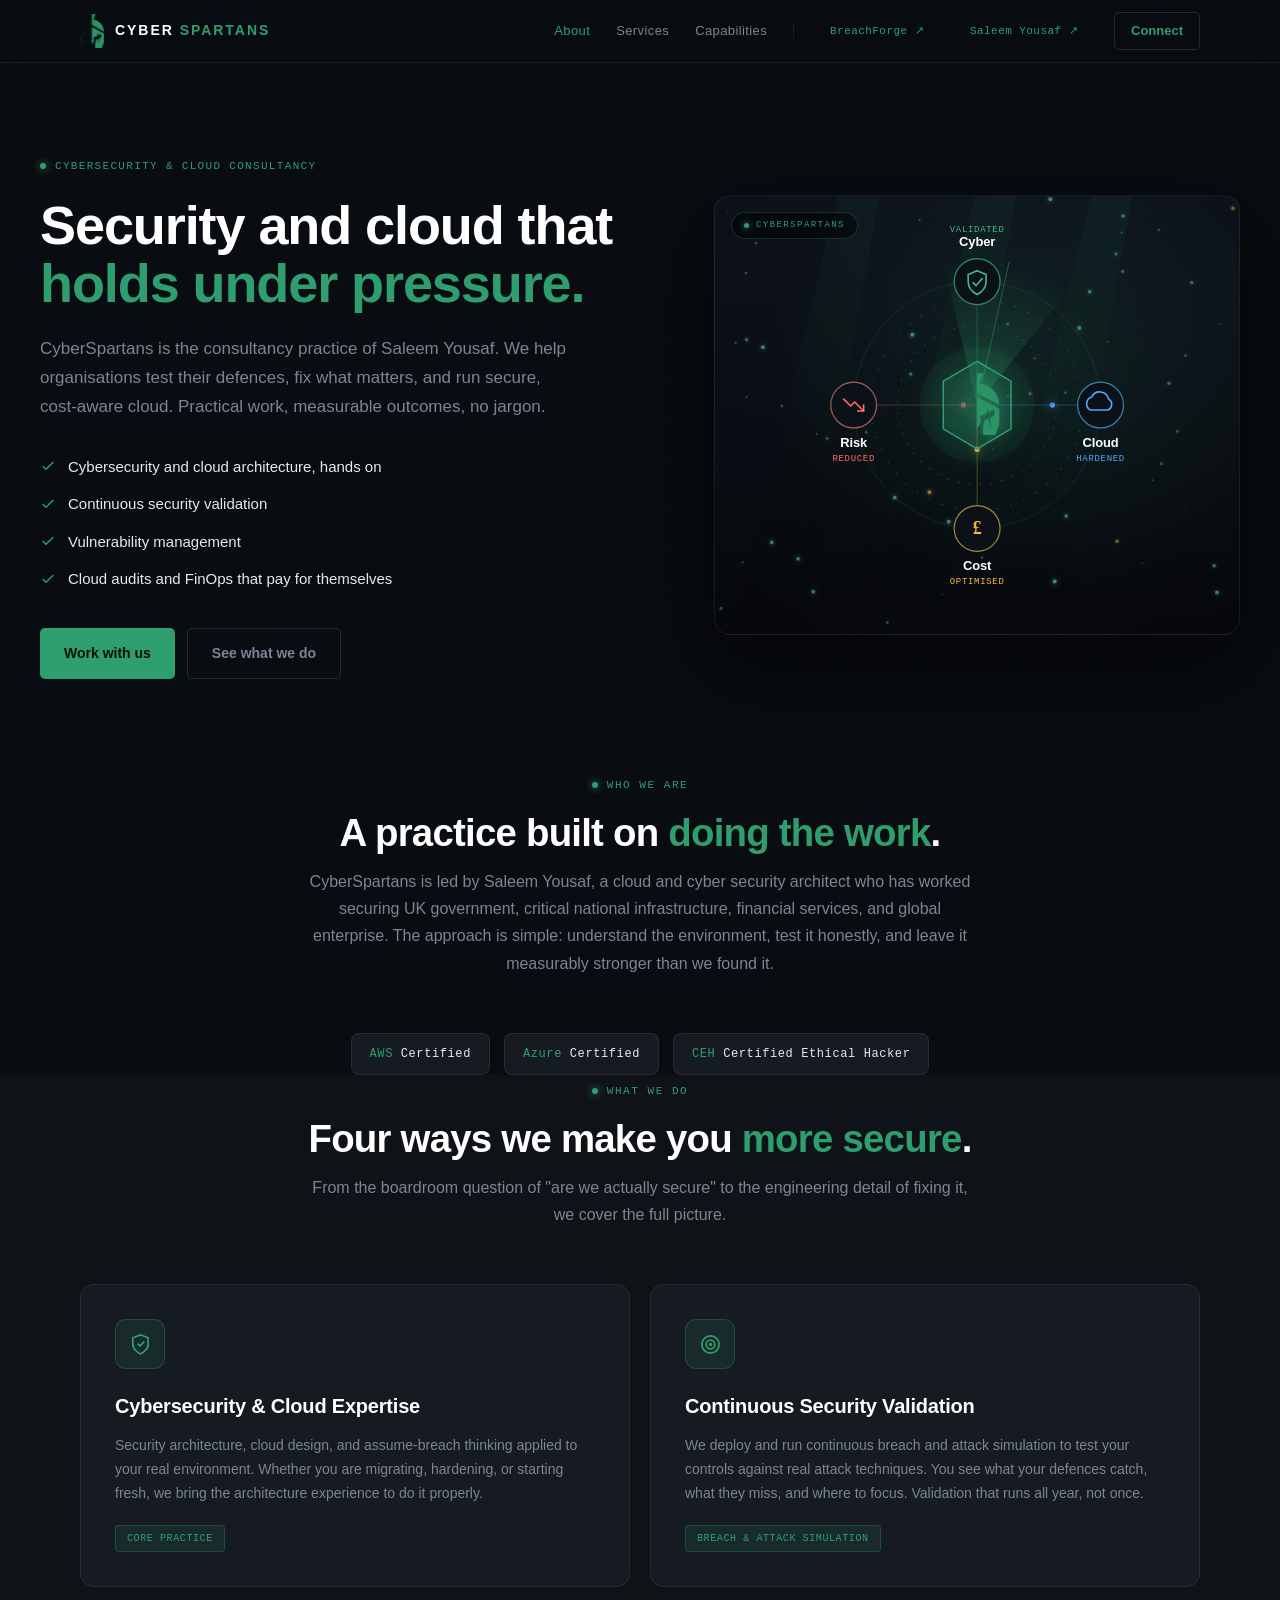
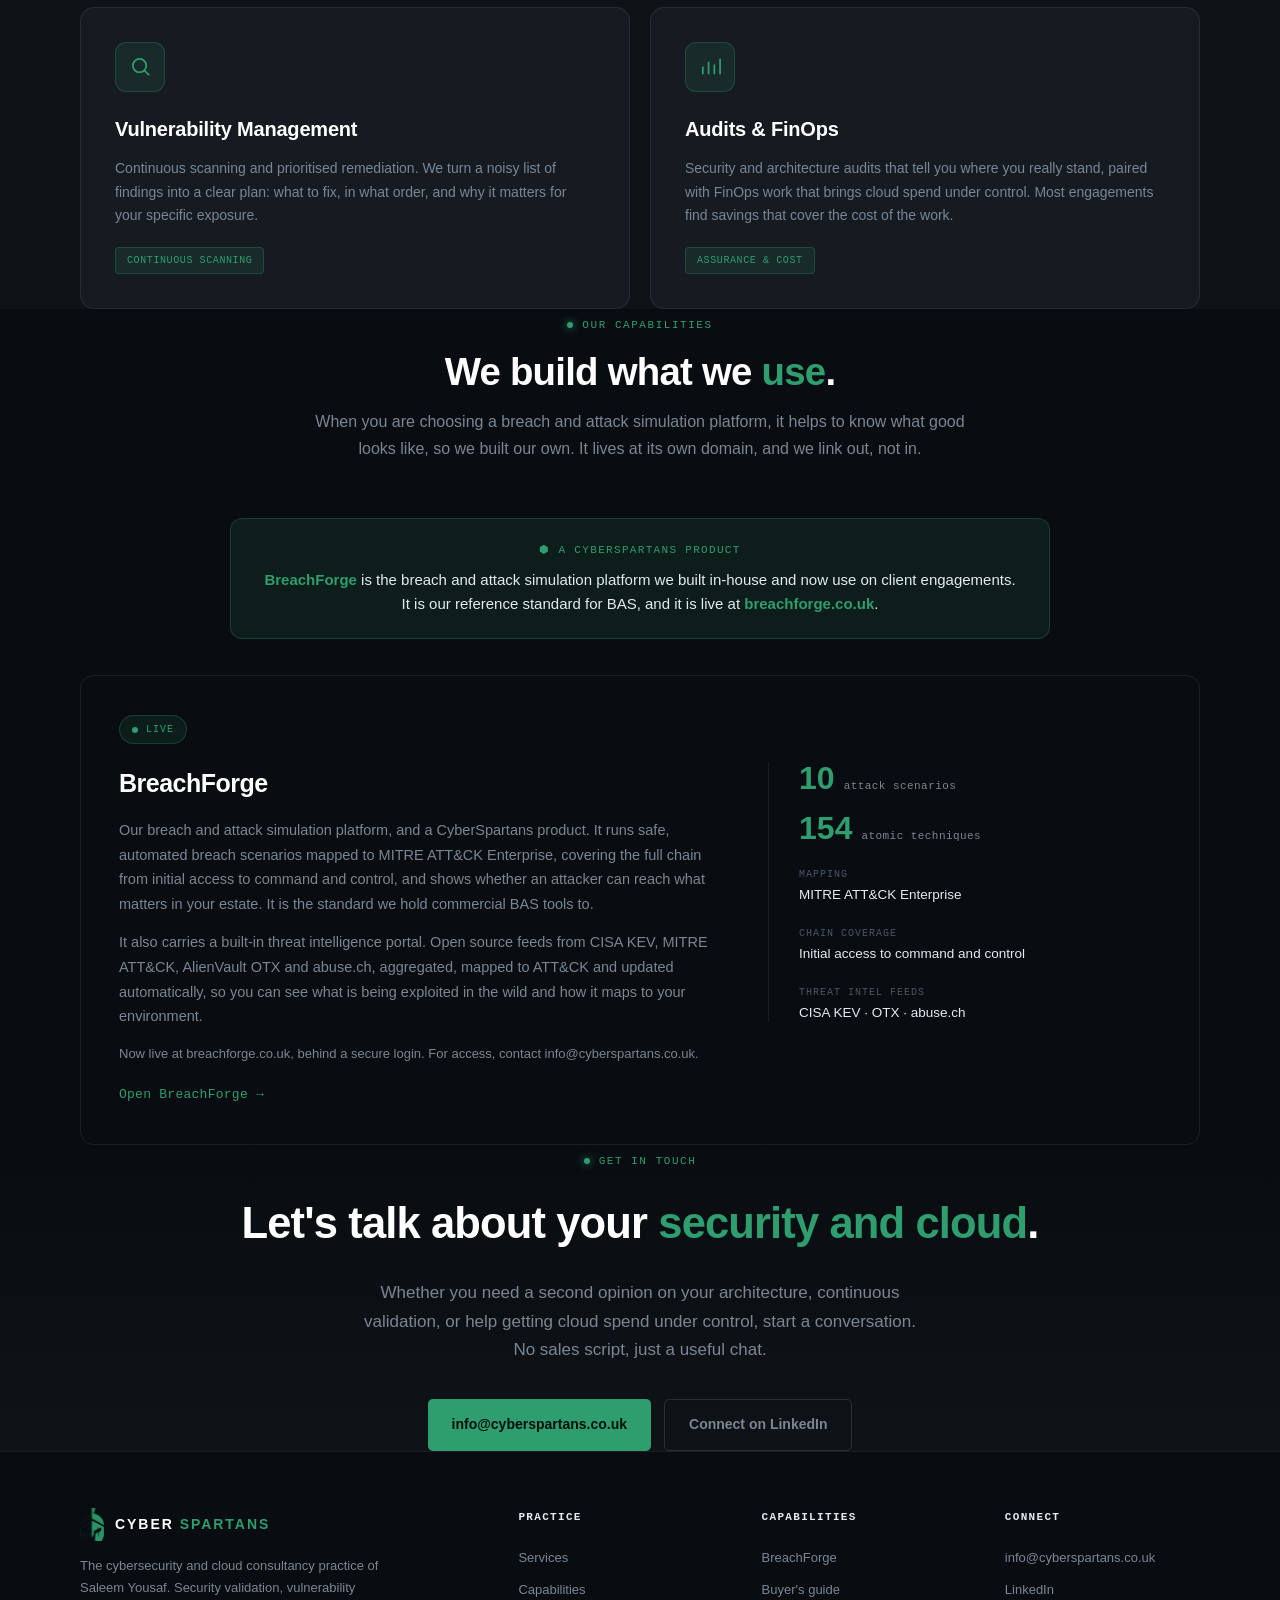
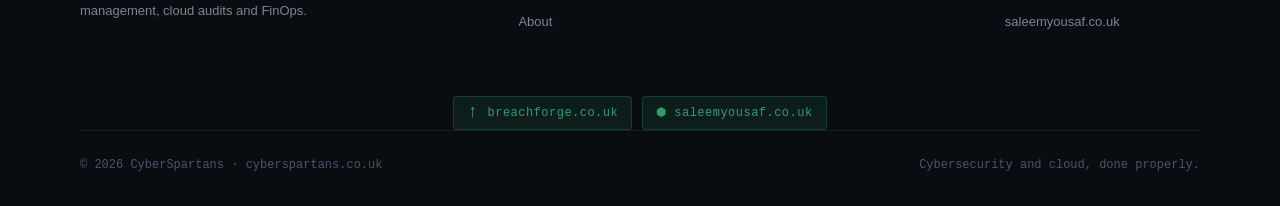
==== index.html @ 472e868b "Add files via upload" ====
<!DOCTYPE html>
<html lang="en">
<head>
<meta charset="UTF-8">
<meta name="viewport" content="width=device-width, initial-scale=1.0">
<!-- Security: CSP and Referrer-Policy set via meta. HSTS and X-Content-Type-Options need real response headers (Cloudflare), see DEPLOY.md -->
<meta http-equiv="Content-Security-Policy" content="default-src 'self'; script-src 'self' 'unsafe-inline'; style-src 'self' 'unsafe-inline' https://fonts.googleapis.com; font-src 'self' https://fonts.gstatic.com; img-src 'self' data:; connect-src 'self'; base-uri 'self'; form-action 'self'; object-src 'none'">
<meta name="referrer" content="strict-origin-when-cross-origin">
<meta name="description" content="CyberSpartans is a cybersecurity and cloud consultancy. Security validation, vulnerability management, cloud audits and FinOps for organisations that want measurable assurance.">
<link rel="canonical" href="https://cyberspartans.co.uk">
<meta property="og:type" content="website">
<meta property="og:title" content="CyberSpartans | Cybersecurity & Cloud Consultancy">
<meta property="og:description" content="Security validation, vulnerability management, cloud audits and FinOps from a consultancy that does the work.">
<meta property="og:url" content="https://cyberspartans.co.uk">
<meta name="twitter:card" content="summary_large_image">
<meta name="twitter:title" content="CyberSpartans | Cybersecurity &amp; Cloud Consultancy">
<meta name="twitter:description" content="Security validation, vulnerability management, cloud audits and FinOps from a consultancy that does the work.">
<meta name="author" content="Saleem Yousaf">
<title>CyberSpartans | Cybersecurity &amp; Cloud Consultancy</title>
<link rel="preconnect" href="https://fonts.googleapis.com">
<link rel="preconnect" href="https://fonts.gstatic.com" crossorigin>
<link href="https://fonts.googleapis.com/css2?family=DM+Mono:wght@400;500&family=Syne:wght@500;600;700;800&family=Inter:wght@300;400;500;600&display=swap" rel="stylesheet">
<script type="application/ld+json">
{
  "@context": "https://schema.org",
  "@graph": [
    {
      "@type": "Organization",
      "@id": "https://cyberspartans.co.uk#org",
      "name": "Cyber Spartans Ltd", "alternateName": "CyberSpartans",
      "url": "https://cyberspartans.co.uk",
      "logo": "https://cyberspartans.co.uk/logo.png",
      "description": "Cybersecurity and cloud consultancy. Security validation, vulnerability management, cloud audits and FinOps.",
      "email": "info@cyberspartans.co.uk",
      "areaServed": "GB",
      "founder": {
        "@id": "https://cyberspartans.co.uk#saleem"
      },
      "knowsAbout": [
        "Cybersecurity",
        "Cloud Security",
        "Security Architecture",
        "Breach and Attack Simulation",
        "Threat Intelligence",
        "Vulnerability Management",
        "Cloud FinOps",
        "Security Audits"
      ],
      "hasOfferCatalog": {
        "@type": "OfferCatalog",
        "name": "Cybersecurity and Cloud Services",
        "itemListElement": [
          {
            "@type": "Offer",
            "itemOffered": {
              "@type": "Service",
              "name": "Security Validation"
            }
          },
          {
            "@type": "Offer",
            "itemOffered": {
              "@type": "Service",
              "name": "Vulnerability Management"
            }
          },
          {
            "@type": "Offer",
            "itemOffered": {
              "@type": "Service",
              "name": "Cloud Security Audits"
            }
          },
          {
            "@type": "Offer",
            "itemOffered": {
              "@type": "Service",
              "name": "FinOps"
            }
          }
        ]
      },
      "sameAs": [
        "https://www.linkedin.com/in/saleemyousaf",
        "https://saleemyousaf.co.uk",
        "https://breachforge.co.uk",
        "https://github.com/saleem-yousaf"
      ]
    },
    {
      "@type": "Person",
      "@id": "https://cyberspartans.co.uk#saleem",
      "name": "Saleem Yousaf",
      "url": "https://saleemyousaf.co.uk",
      "jobTitle": "Cloud Security Architect and Director",
      "worksFor": {
        "@id": "https://cyberspartans.co.uk#org"
      },
      "knowsAbout": [
        "Breach and attack simulation",
        "MITRE ATT&CK",
        "Cloud security",
        "Threat intelligence"
      ],
      "sameAs": [
        "https://saleemyousaf.co.uk",
        "https://breachforge.co.uk",
        "https://www.linkedin.com/in/saleemyousaf",
        "https://github.com/saleem-yousaf",
        "https://saleemyousaf.medium.com",
        "https://dev.to/saleem_yousaf",
        "https://hashnode.com/@saleemyousaf",
        "https://about.me/saleemyousaf"
      ]
    },
    {
      "@type": "SoftwareApplication",
      "@id": "https://breachforge.co.uk#app",
      "name": "BreachForge",
      "url": "https://breachforge.co.uk",
      "applicationCategory": "SecurityApplication",
      "operatingSystem": "Web",
      "softwareVersion": "4.1",
      "description": "Breach and attack simulation platform mapping 154 MITRE ATT&CK techniques across 10 attack scenarios.",
      "creator": {
        "@id": "https://cyberspartans.co.uk#saleem"
      },
      "publisher": {
        "@id": "https://cyberspartans.co.uk#org"
      }
    }
  ]
}
</script>
<style>
:root{
  --bg:#090c10; --bg2:#0f1318; --bg3:#161b22;
  --border:rgba(255,255,255,0.07); --border2:rgba(255,255,255,0.12);
  --text:#e6eaf0; --muted:#7a8694; --muted2:#4a5568;
  --ac:#2f9e6f; --ac-bright:#3fb985; --ac-soft:rgba(47,158,111,0.12); --ac-line:rgba(47,158,111,0.28);
  --found:#f59e0b;
  --mono:'DM Mono',monospace; --display:'Syne',sans-serif; --body:'Inter',sans-serif;
}
*,*::before,*::after{margin:0;padding:0;box-sizing:border-box;}
html{scroll-behavior:smooth;}
body{background:var(--bg);color:var(--text);font-family:var(--body);font-size:16px;line-height:1.7;-webkit-font-smoothing:antialiased;overflow-x:hidden;}
body::before{content:'';position:fixed;inset:0;background-image:linear-gradient(rgba(47,158,111,0.014) 1px,transparent 1px),linear-gradient(90deg,rgba(47,158,111,0.014) 1px,transparent 1px);background-size:42px 42px;pointer-events:none;z-index:0;}
.wrap{max-width:1200px;margin:0 auto;padding:0 40px;position:relative;z-index:1;}
section{position:relative;z-index:1;}
a{color:inherit;}

/* NAV */
header{position:fixed;top:0;left:0;right:0;z-index:100;background:rgba(9,12,16,0.82);backdrop-filter:blur(12px);-webkit-backdrop-filter:blur(12px);border-bottom:1px solid var(--border);}
.nav-inner{max-width:1200px;margin:0 auto;padding:0 40px;height:62px;display:flex;align-items:center;justify-content:space-between;}
.brand{display:flex;align-items:center;gap:11px;text-decoration:none;}
.brand img{width:24px;height:auto;display:block;}
.brand .bn{font-family:var(--display);font-size:14px;font-weight:700;letter-spacing:0.14em;color:#fff;}
.brand .bn b{color:var(--ac);font-weight:800;}
nav{display:flex;align-items:center;gap:26px;}
nav a.lnk{font-size:13px;color:var(--muted);text-decoration:none;letter-spacing:0.03em;transition:color 0.2s;}
nav a.lnk:hover,nav a.lnk.active{color:var(--ac);}
.nav-div{width:1px;height:16px;background:var(--border);}
.nav-ext{font-family:var(--mono);font-size:11px;letter-spacing:0.04em;text-decoration:none;padding:4px 10px;border-radius:4px;transition:background 0.2s;}
.nav-ext.bf{color:var(--ac);} .nav-ext.bf:hover{background:var(--ac-soft);}
.nav-ext.sy{color:var(--ac);} .nav-ext.sy:hover{background:var(--ac-soft);}
.nav-cta{font-size:13px;font-weight:600;color:var(--ac);text-decoration:none;border:1px solid var(--ac-line);padding:7px 16px;border-radius:5px;transition:background 0.2s,border-color 0.2s;}
.nav-cta:hover{background:var(--ac-soft);border-color:var(--ac);}
.nav-toggle{display:none;}

/* HERO */
.hero{padding:150px 0 90px;display:grid;grid-template-columns:1.08fr 0.92fr;gap:56px;align-items:center;}
.eyebrow{display:inline-flex;align-items:center;gap:9px;font-family:var(--mono);font-size:11px;letter-spacing:0.12em;text-transform:uppercase;color:var(--ac);margin-bottom:22px;}
.eyebrow .dot{width:6px;height:6px;border-radius:50%;background:var(--ac);box-shadow:0 0 8px var(--ac);animation:dotpulse 1.7s infinite;}
@keyframes dotpulse{0%,100%{box-shadow:0 0 7px var(--ac);}50%{box-shadow:0 0 16px var(--ac);}}
.hero h1{font-family:var(--display);font-size:clamp(34px,4.4vw,54px);font-weight:800;line-height:1.07;letter-spacing:-0.02em;color:#fff;margin-bottom:22px;}
.hero h1 em{font-style:normal;color:var(--ac);}
.hero .tagline{font-size:17px;color:var(--muted);max-width:540px;line-height:1.7;margin-bottom:26px;}
.points{list-style:none;margin-bottom:30px;}
.points li{display:flex;align-items:center;gap:12px;padding:6px 0;font-size:15px;color:var(--text);}
.points li svg{width:16px;height:16px;color:var(--ac);flex-shrink:0;}
.btns{display:flex;gap:12px;flex-wrap:wrap;}
.btn{display:inline-flex;align-items:center;gap:8px;font-size:14px;font-weight:600;padding:13px 24px;border-radius:5px;text-decoration:none;transition:transform 0.15s,opacity 0.2s,border-color 0.2s,color 0.2s,background 0.2s;}
.btn-primary{background:var(--ac);color:#06100b;}
.btn-primary:hover{transform:translateY(-2px);box-shadow:0 10px 26px rgba(47,158,111,0.28);}
.btn-ghost{border:1px solid var(--border2);color:var(--muted);}
.btn-ghost:hover{border-color:var(--ac);color:var(--ac);}

/* HERO SIGNATURE PANEL */
.panel{position:relative;height:440px;border-radius:16px;overflow:hidden;border:1px solid var(--border);background:radial-gradient(ellipse at 62% 38%,var(--ac-soft) 0%,transparent 60%),linear-gradient(180deg,#0c111a 0%,#06080c 100%);box-shadow:0 30px 80px rgba(0,0,0,0.55);}
.aegisfx{position:absolute;inset:0;width:100%;height:100%;z-index:1;display:block;}
.aegis{position:absolute;inset:0;width:100%;height:100%;z-index:2;}
.ag-name{font-family:var(--display);font-weight:700;font-size:13px;fill:#fff;letter-spacing:-0.01em;}
.ag-met{font-family:var(--mono);font-size:9px;letter-spacing:0.08em;fill:var(--muted);text-transform:uppercase;}
.ag-node{opacity:0;animation:agFade 0.7s ease forwards;}
@keyframes agFade{to{opacity:1;}}
.pvig{position:absolute;inset:0;z-index:5;pointer-events:none;background:radial-gradient(120% 120% at 50% 46%,transparent 50%,rgba(0,0,0,0.62) 100%);}
.pgrain{position:absolute;inset:0;z-index:5;pointer-events:none;opacity:0.06;mix-blend-mode:overlay;}
.hud{position:absolute;font-family:var(--mono);font-size:9px;letter-spacing:0.16em;color:var(--ac);background:rgba(0,0,0,0.5);backdrop-filter:blur(6px);border:1px solid var(--ac-line);padding:5px 12px;border-radius:100px;display:flex;align-items:center;gap:7px;z-index:6;}
.hud-tl{top:16px;left:16px;}
.hud-b{bottom:16px;left:50%;transform:translateX(-50%);color:var(--muted);border-color:var(--border);letter-spacing:0.16em;}
.hud .dot{width:5px;height:5px;border-radius:50%;background:var(--ac);box-shadow:0 0 7px var(--ac);animation:dotpulse 1.5s infinite;}
@media(prefers-reduced-motion:reduce){.ag-node{opacity:1;animation:none;}}}

/* SECTION SHARED */
.section{padding:96px 0;border-top:1px solid var(--border);}
.section.alt{background:var(--bg2);}
.sec-head{max-width:680px;margin:0 auto 56px;text-align:center;}
.sec-eyebrow{display:inline-flex;align-items:center;gap:9px;font-family:var(--mono);font-size:11px;letter-spacing:0.14em;text-transform:uppercase;color:var(--ac);margin-bottom:16px;}
.sec-eyebrow .dot{width:6px;height:6px;border-radius:50%;background:var(--ac);box-shadow:0 0 8px var(--ac);}
.sec-head h2{font-family:var(--display);font-size:clamp(26px,3vw,40px);font-weight:700;line-height:1.13;letter-spacing:-0.02em;color:#fff;margin-bottom:14px;}
.sec-head h2 em{font-style:normal;color:var(--ac);}
.sec-head p{font-size:16px;color:var(--muted);line-height:1.7;}

/* WHO WE ARE */
.creds{display:flex;justify-content:center;gap:14px;flex-wrap:wrap;margin-top:8px;}
.cred{font-family:var(--mono);font-size:12px;letter-spacing:0.05em;color:var(--text);background:var(--bg3);border:1px solid var(--border);border-radius:8px;padding:10px 18px;}
.cred b{color:var(--ac);font-weight:500;}

/* SERVICES */
.svc-grid{display:grid;grid-template-columns:repeat(2,1fr);gap:20px;}
.svc{background:var(--bg3);border:1px solid var(--border);border-radius:14px;padding:34px;position:relative;overflow:hidden;transition:border-color 0.25s,transform 0.25s,background 0.25s;}
.svc::before{content:'';position:absolute;left:0;top:0;bottom:0;width:3px;background:var(--ac);transform:scaleY(0);transform-origin:top;transition:transform 0.4s ease;}
.svc:hover{border-color:var(--border2);transform:translateY(-4px);background:var(--bg2);}
.svc:hover::before{transform:scaleY(1);}
.svc-ico{width:50px;height:50px;border-radius:11px;background:var(--ac-soft);border:1px solid var(--ac-line);display:flex;align-items:center;justify-content:center;margin-bottom:20px;color:var(--ac);}
.svc-ico svg{width:23px;height:23px;}
.svc h3{font-family:var(--display);font-size:20px;font-weight:700;letter-spacing:-0.01em;color:#fff;margin-bottom:11px;}
.svc p{font-size:14px;color:var(--muted);line-height:1.7;margin-bottom:16px;}
.svc-tag{display:inline-block;font-family:var(--mono);font-size:10px;letter-spacing:0.06em;text-transform:uppercase;color:var(--ac);background:var(--ac-soft);border:1px solid var(--ac-line);padding:4px 11px;border-radius:4px;}

/* CAPABILITIES */
.posit{max-width:820px;margin:0 auto 36px;text-align:center;padding:22px 30px;background:var(--ac-soft);border:1px solid var(--ac-line);border-radius:12px;}
.posit .label{font-family:var(--mono);font-size:11px;letter-spacing:0.12em;text-transform:uppercase;color:var(--ac);margin-bottom:8px;font-weight:500;}
.posit p{font-size:15px;color:var(--text);line-height:1.6;}
.posit strong{color:var(--ac);font-weight:600;}
.cap-split{display:grid;grid-template-columns:1fr 1fr;gap:20px;}
.cap{background:var(--bg);border:1px solid var(--border);border-radius:14px;padding:38px;transition:border-color 0.25s,transform 0.25s;}
.cap-grid{display:grid;grid-template-columns:1.55fr 1fr;gap:40px;align-items:start;}
.cap-main{max-width:640px;}
.cap-aside{border-left:1px solid var(--border);padding-left:30px;display:flex;flex-direction:column;gap:16px;}
.cap-stat{display:flex;align-items:baseline;gap:9px;}
.cap-stat b{font-family:var(--display);font-size:32px;font-weight:800;color:var(--ac);line-height:1;}
.cap-stat span{font-family:var(--mono);font-size:11px;letter-spacing:0.04em;color:var(--muted);}
.cap-spec{display:flex;flex-direction:column;gap:3px;padding-top:4px;}
.cap-spec span{font-family:var(--mono);font-size:10px;letter-spacing:0.1em;text-transform:uppercase;color:var(--muted2);}
.cap-spec em{font-style:normal;font-size:13.5px;color:var(--text);line-height:1.4;}
.cap:hover{transform:translateY(-4px);}
.cap.bf:hover{border-color:var(--ac-line);}
.cap.ti:hover{border-color:var(--ac-line);}
.cap-status{display:inline-flex;align-items:center;gap:8px;font-family:var(--mono);font-size:10px;font-weight:500;letter-spacing:0.1em;text-transform:uppercase;padding:5px 12px;border-radius:100px;margin-bottom:18px;}
.cap.bf .cap-status{color:var(--ac);background:var(--ac-soft);border:1px solid var(--ac-line);}
.cap.ti .cap-status{color:var(--ac);background:var(--ac-soft);border:1px solid var(--ac-line);}
.cap-status .dot{width:6px;height:6px;border-radius:50%;background:currentColor;animation:dotpulse 1.5s infinite;}
.cap h3{font-family:var(--display);font-size:25px;font-weight:700;letter-spacing:-0.02em;color:#fff;margin-bottom:13px;}
.cap p{font-size:14.5px;color:var(--muted);line-height:1.7;margin-bottom:14px;}
.cap p.small{font-size:13px;}
.cap-link{font-family:var(--mono);font-size:13px;font-weight:500;letter-spacing:0.02em;text-decoration:none;}
.cap.bf .cap-link{color:var(--ac);}
.cap.ti .cap-link{color:var(--ac);}

/* CONNECT */
.connect{text-align:center;background:linear-gradient(180deg,var(--bg) 0%,var(--bg2) 100%);}
.connect h2{font-family:var(--display);font-size:clamp(28px,3.4vw,44px);font-weight:800;letter-spacing:-0.02em;color:#fff;margin-bottom:18px;}
.connect h2 em{font-style:normal;color:var(--ac);}
.connect p{font-size:17px;color:var(--muted);max-width:560px;margin:0 auto 34px;line-height:1.7;}
.connect-opts{display:flex;gap:13px;justify-content:center;flex-wrap:wrap;}

/* FOOTER */
footer{border-top:1px solid var(--border);padding:56px 0 32px;}
.foot-grid{display:grid;grid-template-columns:2fr 1fr 1fr 1fr;gap:48px;margin-bottom:36px;}
.foot-brand .brand{margin-bottom:14px;}
.foot-brand p{font-size:13px;color:var(--muted);line-height:1.7;max-width:300px;}
.foot-col h4{font-family:var(--mono);font-size:11px;letter-spacing:0.12em;text-transform:uppercase;color:var(--text);margin-bottom:15px;}
.foot-col a{display:block;font-size:13px;color:var(--muted);text-decoration:none;padding:5px 0;transition:color 0.2s;}
.foot-col a:hover{color:var(--ac);}
.foot-bottom{padding-top:24px;border-top:1px solid var(--border);display:flex;justify-content:space-between;align-items:center;gap:12px;flex-wrap:wrap;}
.foot-bottom span{font-family:var(--mono);font-size:12px;color:var(--muted2);}
.foot-pills{display:flex;gap:10px;flex-wrap:wrap;justify-content:center;padding:22px 0 0;}
.pill{display:inline-flex;align-items:center;gap:6px;font-family:var(--mono);font-size:12px;letter-spacing:0.04em;text-decoration:none;padding:6px 13px;border-radius:4px;}
.pill.bf{color:var(--ac);background:var(--ac-soft);border:1px solid var(--ac-line);}
.pill.sy{color:var(--ac);background:var(--ac-soft);border:1px solid var(--ac-line);}

/* ENTRANCE + REVEAL */
@keyframes fadeUp{from{opacity:0;transform:translateY(18px);}to{opacity:1;transform:translateY(0);}}
.hero .herotext > *{animation:fadeUp 0.6s ease both;}
.hero .herotext > *:nth-child(1){animation-delay:0.05s;}
.hero .herotext > *:nth-child(2){animation-delay:0.13s;}
.hero .herotext > *:nth-child(3){animation-delay:0.21s;}
.hero .herotext > *:nth-child(4){animation-delay:0.29s;}
.hero .herotext > *:nth-child(5){animation-delay:0.37s;}
.hero .panel{animation:fadeUp 0.7s ease 0.3s both;}
.reveal{opacity:0;transform:translateY(20px);transition:opacity 0.6s ease,transform 0.6s ease;}
.reveal.in{opacity:1;transform:none;}
.svc.reveal{transition-delay:var(--d,0s);}

/* RESPONSIVE */
@media(max-width:1024px){
  .hero{grid-template-columns:1fr;gap:40px;padding:120px 0 70px;}
  .panel{height:360px;}
  .svc-grid,.cap-split{grid-template-columns:1fr;}
  .cap-grid{grid-template-columns:1fr;gap:28px;}
  .cap-aside{border-left:none;border-top:1px solid var(--border);padding-left:0;padding-top:24px;}
  .foot-grid{grid-template-columns:1fr 1fr;gap:32px;}
}
@media(max-width:680px){
  .wrap{padding:0 22px;} .nav-inner{padding:0 22px;}
  nav .lnk,.nav-div,.nav-ext{display:none;}
  .section{padding:64px 0;}
  .foot-grid{grid-template-columns:1fr;gap:28px;}
  .foot-bottom{flex-direction:column;align-items:flex-start;}
}
@media(prefers-reduced-motion:reduce){
  *{animation:none!important;}
  .reveal{opacity:1;transform:none;transition:none;}
  .scan{display:none;}
}
</style>
</head>
<body>

<header>
  <div class="nav-inner">
    <a href="index.html" class="brand"><img src="[data-uri]" alt="CyberSpartans"><span class="bn">CYBER <b>SPARTANS</b></span></a>
    <nav>
      <a href="index.html" class="lnk active">About</a>
      <a href="services.html" class="lnk">Services</a>
      <a href="capabilities.html" class="lnk">Capabilities</a>
      <span class="nav-div"></span>
      <a href="https://breachforge.co.uk" target="_blank" rel="noopener" class="nav-ext bf">BreachForge &#8599;</a>
      <a href="https://saleemyousaf.co.uk" target="_blank" rel="noopener" class="nav-ext sy">Saleem Yousaf &#8599;</a>
      <a href="#connect" class="nav-cta">Connect</a>
    </nav>
  </div>
</header>

<section class="hero wrap">
  <div class="herotext">
    <div class="eyebrow"><span class="dot"></span>Cybersecurity &amp; Cloud Consultancy</div>
    <h1>Security and cloud that <em>holds under pressure.</em></h1>
    <p class="tagline">CyberSpartans is the consultancy practice of Saleem Yousaf. We help organisations test their defences, fix what matters, and run secure, cost-aware cloud. Practical work, measurable outcomes, no jargon.</p>
    <ul class="points">
      <li><svg viewBox="0 0 24 24" fill="none" stroke="currentColor" stroke-width="2"><polyline points="20 6 9 17 4 12"/></svg>Cybersecurity and cloud architecture, hands on</li>
      <li><svg viewBox="0 0 24 24" fill="none" stroke="currentColor" stroke-width="2"><polyline points="20 6 9 17 4 12"/></svg>Continuous security validation</li>
      <li><svg viewBox="0 0 24 24" fill="none" stroke="currentColor" stroke-width="2"><polyline points="20 6 9 17 4 12"/></svg>Vulnerability management</li>
      <li><svg viewBox="0 0 24 24" fill="none" stroke="currentColor" stroke-width="2"><polyline points="20 6 9 17 4 12"/></svg>Cloud audits and FinOps that pay for themselves</li>
    </ul>
    <div class="btns">
      <a href="#connect" class="btn btn-primary">Work with us</a>
      <a href="services.html" class="btn btn-ghost">See what we do</a>
    </div>
  </div>
  <div class="panel">
    <canvas class="aegisfx" id="aegisFx"></canvas>
    <svg class="aegis" id="aegisSvg" viewBox="0 0 460 440" preserveAspectRatio="xMidYMid meet" aria-hidden="true"></svg>
    <div class="pvig"></div><div class="pgrain"></div>
    <div class="hud hud-tl"><span class="dot"></span>CYBERSPARTANS</div>
  </div>
  </div>
  </div>
  </div>
  </div>
</section>

<section class="section">
  <div class="wrap">
    <div class="sec-head reveal">
      <div class="sec-eyebrow"><span class="dot"></span>Who we are</div>
      <h2>A practice built on <em>doing the work</em>.</h2>
      <p>CyberSpartans is led by Saleem Yousaf, a cloud and cyber security architect who has worked securing UK government, critical national infrastructure, financial services, and global enterprise. The approach is simple: understand the environment, test it honestly, and leave it measurably stronger than we found it.</p>
    </div>
    <div class="creds reveal">
      <div class="cred"><b>AWS</b> Certified</div>
      <div class="cred"><b>Azure</b> Certified</div>
      <div class="cred"><b>CEH</b> Certified Ethical Hacker</div>
    </div>
  </div>
</section>

<section class="section alt">
  <div class="wrap">
    <div class="sec-head reveal">
      <div class="sec-eyebrow"><span class="dot"></span>What we do</div>
      <h2>Four ways we make you <em>more secure</em>.</h2>
      <p>From the boardroom question of "are we actually secure" to the engineering detail of fixing it, we cover the full picture.</p>
    </div>
    <div class="svc-grid">
      <div class="svc reveal" style="--d:0s">
        <div class="svc-ico"><svg viewBox="0 0 24 24" fill="none" stroke="currentColor" stroke-width="1.8"><path d="M12 22s8-4 8-10V5l-8-3-8 3v7c0 6 8 10 8 10z"/><polyline points="9 11 11.5 13.5 16 9"/></svg></div>
        <h3>Cybersecurity &amp; Cloud Expertise</h3>
        <p>Security architecture, cloud design, and assume-breach thinking applied to your real environment. Whether you are migrating, hardening, or starting fresh, we bring the architecture experience to do it properly.</p>
        <span class="svc-tag">Core Practice</span>
      </div>
      <div class="svc reveal" style="--d:0.08s">
        <div class="svc-ico"><svg viewBox="0 0 24 24" fill="none" stroke="currentColor" stroke-width="1.8"><circle cx="12" cy="12" r="9"/><circle cx="12" cy="12" r="4.5"/><circle cx="12" cy="12" r="1"/></svg></div>
        <h3>Continuous Security Validation</h3>
        <p>We deploy and run continuous breach and attack simulation to test your controls against real attack techniques. You see what your defences catch, what they miss, and where to focus. Validation that runs all year, not once.</p>
        <span class="svc-tag">Breach &amp; Attack Simulation</span>
      </div>
      <div class="svc reveal" style="--d:0.16s">
        <div class="svc-ico"><svg viewBox="0 0 24 24" fill="none" stroke="currentColor" stroke-width="1.8"><circle cx="11" cy="11" r="7"/><line x1="21" y1="21" x2="16.5" y2="16.5"/></svg></div>
        <h3>Vulnerability Management</h3>
        <p>Continuous scanning and prioritised remediation. We turn a noisy list of findings into a clear plan: what to fix, in what order, and why it matters for your specific exposure.</p>
        <span class="svc-tag">Continuous Scanning</span>
      </div>
      <div class="svc reveal" style="--d:0.24s">
        <div class="svc-ico"><svg viewBox="0 0 24 24" fill="none" stroke="currentColor" stroke-width="1.8"><line x1="4" y1="20" x2="4" y2="12"/><line x1="10" y1="20" x2="10" y2="7"/><line x1="16" y1="20" x2="16" y2="10"/><line x1="22" y1="20" x2="22" y2="4"/></svg></div>
        <h3>Audits &amp; FinOps</h3>
        <p>Security and architecture audits that tell you where you really stand, paired with FinOps work that brings cloud spend under control. Most engagements find savings that cover the cost of the work.</p>
        <span class="svc-tag">Assurance &amp; Cost</span>
      </div>
    </div>
  </div>
</section>

<section class="section">
  <div class="wrap">
    <div class="sec-head reveal">
      <div class="sec-eyebrow"><span class="dot"></span>Our capabilities</div>
      <h2>We build what we <em>use</em>.</h2>
      <p>When you are choosing a breach and attack simulation platform, it helps to know what good looks like, so we built our own. It lives at its own domain, and we link out, not in.</p>
    </div>
    <div class="posit reveal">
      <div class="label">&#x2B22; A CyberSpartans Product</div>
      <p><strong>BreachForge</strong> is the breach and attack simulation platform we built in-house and now use on client engagements. It is our reference standard for BAS, and it is live at <strong>breachforge.co.uk</strong>.</p>
    </div>
    <div class="cap-split" style="grid-template-columns:1fr;">
      <div class="cap bf reveal" style="--d:0s">
        <span class="cap-status"><span class="dot"></span>Live</span>
        <div class="cap-grid">
          <div class="cap-main">
            <h3>BreachForge</h3>
            <p>Our breach and attack simulation platform, and a CyberSpartans product. It runs safe, automated breach scenarios mapped to MITRE ATT&amp;CK Enterprise, covering the full chain from initial access to command and control, and shows whether an attacker can reach what matters in your estate. It is the standard we hold commercial BAS tools to.</p>
            <p>It also carries a built-in threat intelligence portal. Open source feeds from CISA KEV, MITRE ATT&amp;CK, AlienVault OTX and abuse.ch, aggregated, mapped to ATT&amp;CK and updated automatically, so you can see what is being exploited in the wild and how it maps to your environment.</p>
            <p class="small">Now live at breachforge.co.uk, behind a secure login. For access, contact info@cyberspartans.co.uk.</p>
            <a href="https://breachforge.co.uk" class="cap-link" target="_blank" rel="noopener">Open BreachForge &#8594;</a>
          </div>
          <div class="cap-aside">
            <div class="cap-stat"><b>10</b><span>attack scenarios</span></div>
            <div class="cap-stat"><b>154</b><span>atomic techniques</span></div>
            <div class="cap-spec"><span>Mapping</span><em>MITRE ATT&amp;CK Enterprise</em></div>
            <div class="cap-spec"><span>Chain coverage</span><em>Initial access to command and control</em></div>
            <div class="cap-spec"><span>Threat intel feeds</span><em>CISA KEV &middot; OTX &middot; abuse.ch</em></div>
          </div>
        </div>
      </div>
    </div>
  </div>
</section>

<section class="section connect" id="connect">
  <div class="wrap">
    <div class="sec-eyebrow reveal" style="display:inline-flex;"><span class="dot"></span>Get in touch</div>
    <h2 class="reveal">Let's talk about your <em>security and cloud</em>.</h2>
    <p class="reveal">Whether you need a second opinion on your architecture, continuous validation, or help getting cloud spend under control, start a conversation. No sales script, just a useful chat.</p>
    <div class="connect-opts reveal">
      <a href="mailto:info@cyberspartans.co.uk" class="btn btn-primary">info@cyberspartans.co.uk</a>
      <a href="https://www.linkedin.com/in/saleemyousaf" target="_blank" rel="noopener" class="btn btn-ghost">Connect on LinkedIn</a>
    </div>
  </div>
</section>

<footer>
  <div class="wrap">
    <div class="foot-grid">
      <div class="foot-brand">
        <a href="index.html" class="brand"><img src="[data-uri]" alt="CyberSpartans"><span class="bn">CYBER <b>SPARTANS</b></span></a>
        <p>The cybersecurity and cloud consultancy practice of Saleem Yousaf. Security validation, vulnerability management, cloud audits and FinOps.</p>
      </div>
      <div class="foot-col">
        <h4>Practice</h4>
        <a href="services.html">Services</a>
        <a href="capabilities.html">Capabilities</a>
        <a href="index.html">About</a>
      </div>
      <div class="foot-col">
        <h4>Capabilities</h4>
        <a href="capabilities.html">BreachForge</a>
        <a href="capabilities.html">Buyer's guide</a>
      </div>
      <div class="foot-col">
        <h4>Connect</h4>
        <a href="mailto:info@cyberspartans.co.uk">info@cyberspartans.co.uk</a>
        <a href="https://www.linkedin.com/in/saleemyousaf" target="_blank" rel="noopener">LinkedIn</a>
        <a href="https://saleemyousaf.co.uk" target="_blank" rel="noopener">saleemyousaf.co.uk</a>
      </div>
    </div>
    <div class="foot-pills">
      <a href="https://breachforge.co.uk" target="_blank" rel="noopener" class="pill bf">&#x2B61; breachforge.co.uk</a>
      <a href="https://saleemyousaf.co.uk" target="_blank" rel="noopener" class="pill sy">&#x2B22; saleemyousaf.co.uk</a>
    </div>
    <div class="foot-bottom">
      <span>© 2026 CyberSpartans &middot; cyberspartans.co.uk</span>
      <span>Cybersecurity and cloud, done properly.</span>
    </div>
  </div>
</footer>

<script>
(function aegis(){
  var svg=document.getElementById('aegisSvg'); var fx=document.getElementById('aegisFx');
  if(!svg||!fx) return;
  var NS='http://www.w3.org/2000/svg';
  var reduce=window.matchMedia && window.matchMedia('(prefers-reduced-motion: reduce)').matches;
  function E(n,a){var e=document.createElementNS(NS,n);for(var k in a)e.setAttribute(k,a[k]);return e;}
  var VX=460, VY=440, cx=230, cy=210, R=124;

  // ---------- SVG structure ----------
  var halo=E('circle',{cx:cx,cy:cy,r:62,fill:'rgba(47,158,111,0.16)'});svg.appendChild(halo);
  if(!reduce){halo.appendChild(E('animate',{attributeName:'opacity',values:'0.4;0.72;0.4',dur:'3.6s',repeatCount:'indefinite'}));
              halo.appendChild(E('animate',{attributeName:'r',values:'56;70;56',dur:'3.6s',repeatCount:'indefinite'}));}
  svg.appendChild(E('circle',{cx:cx,cy:cy,r:R,fill:'none',stroke:'var(--ac)','stroke-width':1,opacity:0.16}));
  function ring(r,dash,dur,rev){var g=E('g',{});g.appendChild(E('circle',{cx:cx,cy:cy,r:r,fill:'none',stroke:'var(--ac)','stroke-width':1,'stroke-dasharray':dash,opacity:0.32}));
    if(!reduce)g.appendChild(E('animateTransform',{attributeName:'transform',type:'rotate',from:(rev?360:0)+' '+cx+' '+cy,to:(rev?0:360)+' '+cx+' '+cy,dur:dur,repeatCount:'indefinite'}));svg.appendChild(g);}
  ring(106,'2 12','30s',false);ring(80,'2 9','22s',true);

  // radar sweep wedge
  var sweepG=E('g',{}); svg.appendChild(sweepG);
  var grad=E('radialGradient',{id:'swG',cx:cx,cy:cy,r:R+24,gradientUnits:'userSpaceOnUse'});
  grad.appendChild(E('stop',{offset:'0','stop-color':'#2f9e6f','stop-opacity':'0.30'}));
  grad.appendChild(E('stop',{offset:'1','stop-color':'#2f9e6f','stop-opacity':'0'}));
  var defs=E('defs',{});defs.appendChild(grad);svg.appendChild(defs);
  var wedge=E('path',{fill:'url(#swG)'});
  function wedgePath(a){var r=R+24,s=(a-26)*Math.PI/180,e=(a+26)*Math.PI/180;return 'M'+cx+' '+cy+' L'+(cx+Math.cos(s)*r)+' '+(cy+Math.sin(s)*r)+' A '+r+' '+r+' 0 0 1 '+(cx+Math.cos(e)*r)+' '+(cy+Math.sin(e)*r)+' Z';}
  wedge.setAttribute('d',wedgePath(-90));sweepG.appendChild(wedge);
  var sweepLine=E('line',{x1:cx,y1:cy,x2:cx,y2:cy-(R+24),stroke:'var(--ac)','stroke-width':1,opacity:0.5});sweepG.appendChild(sweepLine);

  // connectors + pulses
  var nodes=[
    {x:cx,y:86, ang:-90, name:'Cyber', met:'validated', icon:'shield', place:'top',  col:'#3fb985'},
    {x:354,y:cy, ang:0,  name:'Cloud', met:'hardened', icon:'cloud', place:'side',  col:'#4aa8ff'},
    {x:cx,y:334, ang:90, name:'Cost',  met:'optimised', icon:'pound', place:'bottom',col:'#f5b73c'},
    {x:106,y:cy, ang:180,name:'Risk',  met:'reduced', icon:'risk', place:'side',   col:'#ff6b6b'}
  ];
  var lineG=E('g',{'stroke-width':1});svg.appendChild(lineG);
  nodes.forEach(function(n){lineG.appendChild(E('line',{x1:cx,y1:cy,x2:n.x,y2:n.y,stroke:n.col,opacity:0.30}));});
  var pulseG=E('g',{});svg.appendChild(pulseG);

  // core: hexagon frame + CyberSpartans helmet
  svg.appendChild(E('polygon',{points:'230,166 264,186 264,234 230,254 196,234 196,186',fill:'rgba(47,158,111,0.16)',stroke:'var(--ac)','stroke-width':1.5,style:'filter:drop-shadow(0 0 14px rgba(47,158,111,0.6))'}));
  var helmEl=document.querySelector('.brand img'); var helm=helmEl?helmEl.src:'';
  if(helm){var im=E('image',{x:206,y:178,width:48,height:62,preserveAspectRatio:'xMidYMid meet',style:'filter:drop-shadow(0 0 8px rgba(47,158,111,0.55))'});im.setAttribute('href',helm);im.setAttributeNS('http://www.w3.org/1999/xlink','href',helm);svg.appendChild(im);}

  function glyph(kind,x,y,col){
    if(kind==='shield'){var g=E('g',{});g.appendChild(E('path',{d:'M'+x+' '+(y-11)+' l9 4 v7 c0 7 -5 11 -9 13 c-4 -2 -9 -6 -9 -13 v-7 z',fill:'none',stroke:col,'stroke-width':1.6}));g.appendChild(E('polyline',{points:(x-4)+','+(y+1)+' '+(x-1)+','+(y+4)+' '+(x+5)+','+(y-3),fill:'none',stroke:col,'stroke-width':1.6,'stroke-linecap':'round','stroke-linejoin':'round'}));return g;}
    if(kind==='cloud'){return E('path',{d:'M'+(x-10)+' '+(y+5)+' a7 7 0 0 1 1 -13 a9 9 0 0 1 17 2 a6 6 0 0 1 -1 11 z',fill:'none',stroke:col,'stroke-width':1.6,'stroke-linejoin':'round'});}
    if(kind==='risk'){var g=E('g',{});g.appendChild(E('polyline',{points:(x-10)+','+(y-6)+' '+(x-3)+','+(y+1)+' '+(x+1)+','+(y-3)+' '+(x+10)+','+(y+6),fill:'none',stroke:col,'stroke-width':1.6,'stroke-linecap':'round','stroke-linejoin':'round'}));g.appendChild(E('polyline',{points:(x+4)+','+(y+6)+' '+(x+10)+','+(y+6)+' '+(x+10)+','+y,fill:'none',stroke:col,'stroke-width':1.6,'stroke-linecap':'round','stroke-linejoin':'round'}));return g;}
    if(kind==='pound'){var t=E('text',{x:x,y:y+6,'text-anchor':'middle',style:'font-family:Syne;font-weight:800;font-size:18px;fill:'+col});t.textContent='\u00A3';return t;}
  }

  nodes.forEach(function(n,idx){
    var g=E('g',{'class':'ag-node',style:'animation-delay:'+(0.15+idx*0.1)+'s'});
    n.glow=E('circle',{cx:n.x,cy:n.y,r:30,fill:'none',stroke:n.col,'stroke-width':2,opacity:0,style:'filter:drop-shadow(0 0 8px '+n.col+')'});g.appendChild(n.glow);
    g.appendChild(E('circle',{cx:n.x,cy:n.y,r:23,fill:'#0b1016',stroke:'var(--ac-line)','stroke-width':1.2}));
    g.appendChild(E('circle',{cx:n.x,cy:n.y,r:23,fill:'none',stroke:n.col,'stroke-width':1.2,opacity:0.6}));
    g.appendChild(glyph(n.icon,n.x,n.y,n.col));
    if(n.place==='top'){var nm=E('text',{x:n.x,y:n.y-36,'text-anchor':'middle','class':'ag-name'});nm.textContent=n.name;g.appendChild(nm);var mt=E('text',{x:n.x,y:n.y-50,'text-anchor':'middle','class':'ag-met',style:'fill:'+n.col});mt.textContent=n.met;g.appendChild(mt);}
    else{var nm2=E('text',{x:n.x,y:n.y+42,'text-anchor':'middle','class':'ag-name'});nm2.textContent=n.name;g.appendChild(nm2);var mt2=E('text',{x:n.x,y:n.y+56,'text-anchor':'middle','class':'ag-met',style:'fill:'+n.col});mt2.textContent=n.met;g.appendChild(mt2);}
    n.cur=0; svg.appendChild(g);
  });

  var dots=nodes.map(function(n,i){var d=E('circle',{r:2.6,fill:n.col,opacity:0,style:'filter:drop-shadow(0 0 5px '+n.col+')'});pulseG.appendChild(d);return {el:d,x1:n.x,y1:n.y,t:i*0.25};});

  // ---------- canvas atmosphere ----------
  var ctx=fx.getContext('2d'); var W,H,dpr,corePx,corePy,scl;
  function size(){dpr=Math.min(window.devicePixelRatio||1,2);var r=fx.getBoundingClientRect();W=r.width;H=r.height;fx.width=W*dpr;fx.height=H*dpr;ctx.setTransform(dpr,0,0,dpr,0,0);
    scl=Math.min(W/VX,H/VY);corePx=(W-VX*scl)/2+cx*scl;corePy=(H-VY*scl)/2+cy*scl;}
  size();window.addEventListener('resize',size);
  var embers=[];for(var i=0;i<64;i++)embers.push(newE(true));
  function newE(init){var l=Math.random();return{x:Math.random()*W,y:init?Math.random()*H:H+6,vy:-(0.08+l*0.5),dx:(Math.random()-0.5)*0.18,r:0.5+l*1.6,a:0.08+l*0.4,hue:Math.random()<0.2?'#f5b73c':'#5fe0a8',l:l};}
  var ripples=[], rcd=0, rayT=0;

  // ---------- combined loop ----------
  var ang=-90;
  function frame(){
    // canvas
    ctx.clearRect(0,0,W,H);
    ctx.globalCompositeOperation='lighter';
    if(!reduce)rayT+=0.0014;
    for(var k=0;k<3;k++){var bx=W*(0.28+0.22*k)+Math.sin(rayT+k)*26;var g=ctx.createLinearGradient(bx,-20,bx-70,H);g.addColorStop(0,'rgba(47,158,111,0.07)');g.addColorStop(1,'transparent');ctx.fillStyle=g;ctx.beginPath();ctx.moveTo(bx-20,-20);ctx.lineTo(bx+20,-20);ctx.lineTo(bx-60,H);ctx.lineTo(bx-130,H);ctx.closePath();ctx.fill();}
    // core bloom
    var bloom=ctx.createRadialGradient(corePx,corePy,2,corePx,corePy,90*scl);
    var bp=reduce?0.5:(0.4+0.18*Math.sin(Date.now()/700));
    bloom.addColorStop(0,'rgba(47,158,111,'+(0.22*bp+0.12)+')');bloom.addColorStop(1,'transparent');
    ctx.fillStyle=bloom;ctx.beginPath();ctx.arc(corePx,corePy,90*scl,0,7);ctx.fill();
    // embers
    embers.forEach(function(e){if(!reduce){e.y+=e.vy;e.x+=e.dx;if(e.y<-6)Object.assign(e,newE(false));}ctx.globalAlpha=e.a*(reduce?0.6:1);ctx.fillStyle=e.hue;ctx.shadowColor=e.hue;ctx.shadowBlur=5*e.l;ctx.beginPath();ctx.arc(e.x,e.y,e.r,0,7);ctx.fill();});
    ctx.globalAlpha=1;ctx.shadowBlur=0;
    // ripples from core
    if(!reduce){rcd--;if(rcd<=0){ripples.push({r:40*scl});rcd=210;}}
    for(var i=ripples.length-1;i>=0;i--){var rp=ripples[i];rp.r+=1.4*scl;var a=Math.max(0,1-(rp.r-40*scl)/(120*scl));ctx.strokeStyle='rgba(47,158,111,'+(a*0.5)+')';ctx.lineWidth=1.2;ctx.beginPath();ctx.arc(corePx,corePy,rp.r,0,7);ctx.stroke();if(a<=0)ripples.splice(i,1);}
    ctx.globalCompositeOperation='source-over';

    // svg sweep + node flare
    if(!reduce){ang+=0.45;if(ang>=270)ang-=360;}
    var ar=ang*Math.PI/180;
    wedge.setAttribute('d',wedgePath(ang));
    sweepLine.setAttribute('x2',cx+Math.cos(ar)*(R+24));sweepLine.setAttribute('y2',cy+Math.sin(ar)*(R+24));
    nodes.forEach(function(n){var diff=((n.ang-ang)%360+360)%360;var near=(diff<16||diff>356)?1:0;n.cur+=((near?1:0)-n.cur)*0.18;n.glow.setAttribute('opacity',(n.cur*0.85).toFixed(3));});

    // pulses inward
    if(!reduce){dots.forEach(function(d){d.t+=0.005;if(d.t>1)d.t-=1;d.el.setAttribute('cx',d.x1+(cx-d.x1)*d.t);d.el.setAttribute('cy',d.y1+(cy-d.y1)*d.t);d.el.setAttribute('opacity',d.t<0.12?d.t*7:d.t>0.88?(1-d.t)*7:0.85);});}
    else{dots.forEach(function(d){d.el.setAttribute('cx',(d.x1+cx)/2);d.el.setAttribute('cy',(d.y1+cy)/2);d.el.setAttribute('opacity',0.6);});}

    if(!reduce) requestAnimationFrame(frame);
  }
  // grain overlay
  var grain=document.querySelector('.pgrain'); if(grain) grain.style.background="url(\"data:image/svg+xml,%3Csvg xmlns='http://www.w3.org/2000/svg' width='110' height='110'%3E%3Cfilter id='n'%3E%3CfeTurbulence type='fractalNoise' baseFrequency='0.9' numOctaves='2'/%3E%3C/filter%3E%3Crect width='100%25' height='100%25' filter='url(%23n)'/%3E%3C/svg%3E\")";
  if(reduce){size();frame();} else {requestAnimationFrame(frame);}
})();

(function(){
  if(!('IntersectionObserver' in window)){document.querySelectorAll('.reveal').forEach(function(e){e.classList.add('in');});return;}
  var io=new IntersectionObserver(function(es){es.forEach(function(e){if(e.isIntersecting){e.target.classList.add('in');io.unobserve(e.target);}});},{threshold:0.15,rootMargin:'0px 0px -8% 0px'});
  document.querySelectorAll('.reveal').forEach(function(e){io.observe(e);});
})();
</script>
</body>
</html>
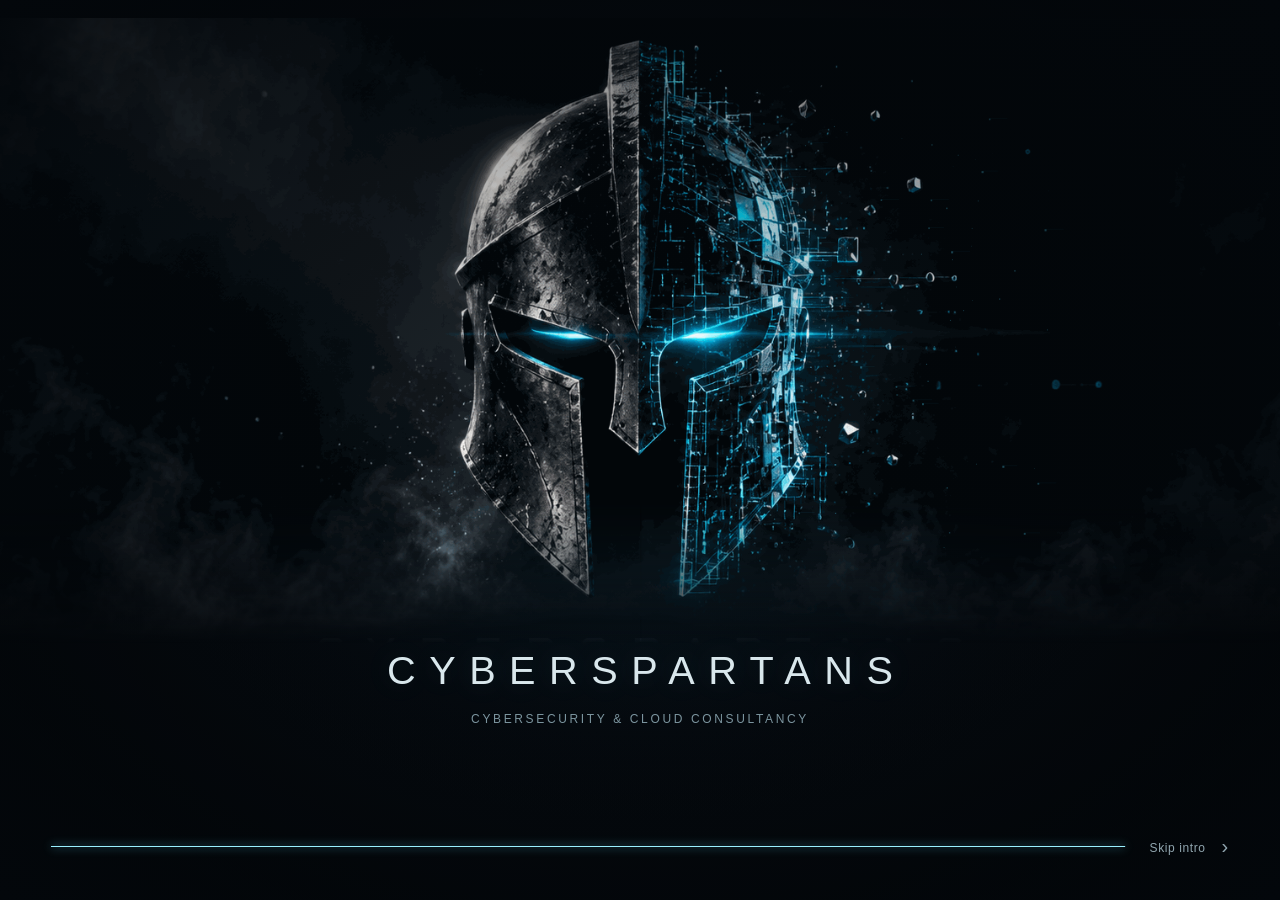
==== commit 6dbae883: "Add files via upload" ====
--- a/index.html
+++ b/index.html
@@ -1,618 +1,48 @@
-<!DOCTYPE html>
+<!doctype html>
 <html lang="en">
 <head>
-<meta charset="UTF-8">
-<meta name="viewport" content="width=device-width, initial-scale=1.0">
-<!-- Security: CSP and Referrer-Policy set via meta. HSTS and X-Content-Type-Options need real response headers (Cloudflare), see DEPLOY.md -->
-<meta http-equiv="Content-Security-Policy" content="default-src 'self'; script-src 'self' 'unsafe-inline'; style-src 'self' 'unsafe-inline' https://fonts.googleapis.com; font-src 'self' https://fonts.gstatic.com; img-src 'self' data:; connect-src 'self'; base-uri 'self'; form-action 'self'; object-src 'none'">
-<meta name="referrer" content="strict-origin-when-cross-origin">
-<meta name="description" content="CyberSpartans is a cybersecurity and cloud consultancy. Security validation, vulnerability management, cloud audits and FinOps for organisations that want measurable assurance.">
-<link rel="canonical" href="https://cyberspartans.co.uk">
-<meta property="og:type" content="website">
-<meta property="og:title" content="CyberSpartans | Cybersecurity & Cloud Consultancy">
-<meta property="og:description" content="Security validation, vulnerability management, cloud audits and FinOps from a consultancy that does the work.">
-<meta property="og:url" content="https://cyberspartans.co.uk">
-<meta name="twitter:card" content="summary_large_image">
-<meta name="twitter:title" content="CyberSpartans | Cybersecurity &amp; Cloud Consultancy">
-<meta name="twitter:description" content="Security validation, vulnerability management, cloud audits and FinOps from a consultancy that does the work.">
-<meta name="author" content="Saleem Yousaf">
-<title>CyberSpartans | Cybersecurity &amp; Cloud Consultancy</title>
-<link rel="preconnect" href="https://fonts.googleapis.com">
-<link rel="preconnect" href="https://fonts.gstatic.com" crossorigin>
-<link href="https://fonts.googleapis.com/css2?family=DM+Mono:wght@400;500&family=Syne:wght@500;600;700;800&family=Inter:wght@300;400;500;600&display=swap" rel="stylesheet">
-<script type="application/ld+json">
-{
-  "@context": "https://schema.org",
-  "@graph": [
-    {
-      "@type": "Organization",
-      "@id": "https://cyberspartans.co.uk#org",
-      "name": "Cyber Spartans Ltd", "alternateName": "CyberSpartans",
-      "url": "https://cyberspartans.co.uk",
-      "logo": "https://cyberspartans.co.uk/logo.png",
-      "description": "Cybersecurity and cloud consultancy. Security validation, vulnerability management, cloud audits and FinOps.",
-      "email": "info@cyberspartans.co.uk",
-      "areaServed": "GB",
-      "founder": {
-        "@id": "https://cyberspartans.co.uk#saleem"
-      },
-      "knowsAbout": [
-        "Cybersecurity",
-        "Cloud Security",
-        "Security Architecture",
-        "Breach and Attack Simulation",
-        "Threat Intelligence",
-        "Vulnerability Management",
-        "Cloud FinOps",
-        "Security Audits"
-      ],
-      "hasOfferCatalog": {
-        "@type": "OfferCatalog",
-        "name": "Cybersecurity and Cloud Services",
-        "itemListElement": [
-          {
-            "@type": "Offer",
-            "itemOffered": {
-              "@type": "Service",
-              "name": "Security Validation"
-            }
-          },
-          {
-            "@type": "Offer",
-            "itemOffered": {
-              "@type": "Service",
-              "name": "Vulnerability Management"
-            }
-          },
-          {
-            "@type": "Offer",
-            "itemOffered": {
-              "@type": "Service",
-              "name": "Cloud Security Audits"
-            }
-          },
-          {
-            "@type": "Offer",
-            "itemOffered": {
-              "@type": "Service",
-              "name": "FinOps"
-            }
-          }
-        ]
-      },
-      "sameAs": [
-        "https://www.linkedin.com/in/saleemyousaf",
-        "https://saleemyousaf.co.uk",
-        "https://breachforge.co.uk",
-        "https://github.com/saleem-yousaf"
-      ]
-    },
-    {
-      "@type": "Person",
-      "@id": "https://cyberspartans.co.uk#saleem",
-      "name": "Saleem Yousaf",
-      "url": "https://saleemyousaf.co.uk",
-      "jobTitle": "Cloud Security Architect and Director",
-      "worksFor": {
-        "@id": "https://cyberspartans.co.uk#org"
-      },
-      "knowsAbout": [
-        "Breach and attack simulation",
-        "MITRE ATT&CK",
-        "Cloud security",
-        "Threat intelligence"
-      ],
-      "sameAs": [
-        "https://saleemyousaf.co.uk",
-        "https://breachforge.co.uk",
-        "https://www.linkedin.com/in/saleemyousaf",
-        "https://github.com/saleem-yousaf",
-        "https://saleemyousaf.medium.com",
-        "https://dev.to/saleem_yousaf",
-        "https://hashnode.com/@saleemyousaf",
-        "https://about.me/saleemyousaf"
-      ]
-    },
-    {
-      "@type": "SoftwareApplication",
-      "@id": "https://breachforge.co.uk#app",
-      "name": "BreachForge",
-      "url": "https://breachforge.co.uk",
-      "applicationCategory": "SecurityApplication",
-      "operatingSystem": "Web",
-      "softwareVersion": "4.1",
-      "description": "Breach and attack simulation platform mapping 154 MITRE ATT&CK techniques across 10 attack scenarios.",
-      "creator": {
-        "@id": "https://cyberspartans.co.uk#saleem"
-      },
-      "publisher": {
-        "@id": "https://cyberspartans.co.uk#org"
-      }
-    }
-  ]
-}
-</script>
+<meta charset="utf-8">
+<meta name="viewport" content="width=device-width,initial-scale=1">
+<meta name="theme-color" content="#03070b">
+<meta name="description" content="The Awakening — a cinematic entrance to CyberSpartans cybersecurity and cloud consultancy.">
+<title>CyberSpartans — The Awakening</title>
+<link rel="preload" as="image" href="assets/awakening.png">
 <style>
-:root{
-  --bg:#090c10; --bg2:#0f1318; --bg3:#161b22;
-  --border:rgba(255,255,255,0.07); --border2:rgba(255,255,255,0.12);
-  --text:#e6eaf0; --muted:#7a8694; --muted2:#4a5568;
-  --ac:#2f9e6f; --ac-bright:#3fb985; --ac-soft:rgba(47,158,111,0.12); --ac-line:rgba(47,158,111,0.28);
-  --found:#f59e0b;
-  --mono:'DM Mono',monospace; --display:'Syne',sans-serif; --body:'Inter',sans-serif;
-}
-*,*::before,*::after{margin:0;padding:0;box-sizing:border-box;}
-html{scroll-behavior:smooth;}
-body{background:var(--bg);color:var(--text);font-family:var(--body);font-size:16px;line-height:1.7;-webkit-font-smoothing:antialiased;overflow-x:hidden;}
-body::before{content:'';position:fixed;inset:0;background-image:linear-gradient(rgba(47,158,111,0.014) 1px,transparent 1px),linear-gradient(90deg,rgba(47,158,111,0.014) 1px,transparent 1px);background-size:42px 42px;pointer-events:none;z-index:0;}
-.wrap{max-width:1200px;margin:0 auto;padding:0 40px;position:relative;z-index:1;}
-section{position:relative;z-index:1;}
-a{color:inherit;}
-
-/* NAV */
-header{position:fixed;top:0;left:0;right:0;z-index:100;background:rgba(9,12,16,0.82);backdrop-filter:blur(12px);-webkit-backdrop-filter:blur(12px);border-bottom:1px solid var(--border);}
-.nav-inner{max-width:1200px;margin:0 auto;padding:0 40px;height:62px;display:flex;align-items:center;justify-content:space-between;}
-.brand{display:flex;align-items:center;gap:11px;text-decoration:none;}
-.brand img{width:24px;height:auto;display:block;}
-.brand .bn{font-family:var(--display);font-size:14px;font-weight:700;letter-spacing:0.14em;color:#fff;}
-.brand .bn b{color:var(--ac);font-weight:800;}
-nav{display:flex;align-items:center;gap:26px;}
-nav a.lnk{font-size:13px;color:var(--muted);text-decoration:none;letter-spacing:0.03em;transition:color 0.2s;}
-nav a.lnk:hover,nav a.lnk.active{color:var(--ac);}
-.nav-div{width:1px;height:16px;background:var(--border);}
-.nav-ext{font-family:var(--mono);font-size:11px;letter-spacing:0.04em;text-decoration:none;padding:4px 10px;border-radius:4px;transition:background 0.2s;}
-.nav-ext.bf{color:var(--ac);} .nav-ext.bf:hover{background:var(--ac-soft);}
-.nav-ext.sy{color:var(--ac);} .nav-ext.sy:hover{background:var(--ac-soft);}
-.nav-cta{font-size:13px;font-weight:600;color:var(--ac);text-decoration:none;border:1px solid var(--ac-line);padding:7px 16px;border-radius:5px;transition:background 0.2s,border-color 0.2s;}
-.nav-cta:hover{background:var(--ac-soft);border-color:var(--ac);}
-.nav-toggle{display:none;}
-
-/* HERO */
-.hero{padding:150px 0 90px;display:grid;grid-template-columns:1.08fr 0.92fr;gap:56px;align-items:center;}
-.eyebrow{display:inline-flex;align-items:center;gap:9px;font-family:var(--mono);font-size:11px;letter-spacing:0.12em;text-transform:uppercase;color:var(--ac);margin-bottom:22px;}
-.eyebrow .dot{width:6px;height:6px;border-radius:50%;background:var(--ac);box-shadow:0 0 8px var(--ac);animation:dotpulse 1.7s infinite;}
-@keyframes dotpulse{0%,100%{box-shadow:0 0 7px var(--ac);}50%{box-shadow:0 0 16px var(--ac);}}
-.hero h1{font-family:var(--display);font-size:clamp(34px,4.4vw,54px);font-weight:800;line-height:1.07;letter-spacing:-0.02em;color:#fff;margin-bottom:22px;}
-.hero h1 em{font-style:normal;color:var(--ac);}
-.hero .tagline{font-size:17px;color:var(--muted);max-width:540px;line-height:1.7;margin-bottom:26px;}
-.points{list-style:none;margin-bottom:30px;}
-.points li{display:flex;align-items:center;gap:12px;padding:6px 0;font-size:15px;color:var(--text);}
-.points li svg{width:16px;height:16px;color:var(--ac);flex-shrink:0;}
-.btns{display:flex;gap:12px;flex-wrap:wrap;}
-.btn{display:inline-flex;align-items:center;gap:8px;font-size:14px;font-weight:600;padding:13px 24px;border-radius:5px;text-decoration:none;transition:transform 0.15s,opacity 0.2s,border-color 0.2s,color 0.2s,background 0.2s;}
-.btn-primary{background:var(--ac);color:#06100b;}
-.btn-primary:hover{transform:translateY(-2px);box-shadow:0 10px 26px rgba(47,158,111,0.28);}
-.btn-ghost{border:1px solid var(--border2);color:var(--muted);}
-.btn-ghost:hover{border-color:var(--ac);color:var(--ac);}
-
-/* HERO SIGNATURE PANEL */
-.panel{position:relative;height:440px;border-radius:16px;overflow:hidden;border:1px solid var(--border);background:radial-gradient(ellipse at 62% 38%,var(--ac-soft) 0%,transparent 60%),linear-gradient(180deg,#0c111a 0%,#06080c 100%);box-shadow:0 30px 80px rgba(0,0,0,0.55);}
-.aegisfx{position:absolute;inset:0;width:100%;height:100%;z-index:1;display:block;}
-.aegis{position:absolute;inset:0;width:100%;height:100%;z-index:2;}
-.ag-name{font-family:var(--display);font-weight:700;font-size:13px;fill:#fff;letter-spacing:-0.01em;}
-.ag-met{font-family:var(--mono);font-size:9px;letter-spacing:0.08em;fill:var(--muted);text-transform:uppercase;}
-.ag-node{opacity:0;animation:agFade 0.7s ease forwards;}
-@keyframes agFade{to{opacity:1;}}
-.pvig{position:absolute;inset:0;z-index:5;pointer-events:none;background:radial-gradient(120% 120% at 50% 46%,transparent 50%,rgba(0,0,0,0.62) 100%);}
-.pgrain{position:absolute;inset:0;z-index:5;pointer-events:none;opacity:0.06;mix-blend-mode:overlay;}
-.hud{position:absolute;font-family:var(--mono);font-size:9px;letter-spacing:0.16em;color:var(--ac);background:rgba(0,0,0,0.5);backdrop-filter:blur(6px);border:1px solid var(--ac-line);padding:5px 12px;border-radius:100px;display:flex;align-items:center;gap:7px;z-index:6;}
-.hud-tl{top:16px;left:16px;}
-.hud-b{bottom:16px;left:50%;transform:translateX(-50%);color:var(--muted);border-color:var(--border);letter-spacing:0.16em;}
-.hud .dot{width:5px;height:5px;border-radius:50%;background:var(--ac);box-shadow:0 0 7px var(--ac);animation:dotpulse 1.5s infinite;}
-@media(prefers-reduced-motion:reduce){.ag-node{opacity:1;animation:none;}}}
-
-/* SECTION SHARED */
-.section{padding:96px 0;border-top:1px solid var(--border);}
-.section.alt{background:var(--bg2);}
-.sec-head{max-width:680px;margin:0 auto 56px;text-align:center;}
-.sec-eyebrow{display:inline-flex;align-items:center;gap:9px;font-family:var(--mono);font-size:11px;letter-spacing:0.14em;text-transform:uppercase;color:var(--ac);margin-bottom:16px;}
-.sec-eyebrow .dot{width:6px;height:6px;border-radius:50%;background:var(--ac);box-shadow:0 0 8px var(--ac);}
-.sec-head h2{font-family:var(--display);font-size:clamp(26px,3vw,40px);font-weight:700;line-height:1.13;letter-spacing:-0.02em;color:#fff;margin-bottom:14px;}
-.sec-head h2 em{font-style:normal;color:var(--ac);}
-.sec-head p{font-size:16px;color:var(--muted);line-height:1.7;}
-
-/* WHO WE ARE */
-.creds{display:flex;justify-content:center;gap:14px;flex-wrap:wrap;margin-top:8px;}
-.cred{font-family:var(--mono);font-size:12px;letter-spacing:0.05em;color:var(--text);background:var(--bg3);border:1px solid var(--border);border-radius:8px;padding:10px 18px;}
-.cred b{color:var(--ac);font-weight:500;}
-
-/* SERVICES */
-.svc-grid{display:grid;grid-template-columns:repeat(2,1fr);gap:20px;}
-.svc{background:var(--bg3);border:1px solid var(--border);border-radius:14px;padding:34px;position:relative;overflow:hidden;transition:border-color 0.25s,transform 0.25s,background 0.25s;}
-.svc::before{content:'';position:absolute;left:0;top:0;bottom:0;width:3px;background:var(--ac);transform:scaleY(0);transform-origin:top;transition:transform 0.4s ease;}
-.svc:hover{border-color:var(--border2);transform:translateY(-4px);background:var(--bg2);}
-.svc:hover::before{transform:scaleY(1);}
-.svc-ico{width:50px;height:50px;border-radius:11px;background:var(--ac-soft);border:1px solid var(--ac-line);display:flex;align-items:center;justify-content:center;margin-bottom:20px;color:var(--ac);}
-.svc-ico svg{width:23px;height:23px;}
-.svc h3{font-family:var(--display);font-size:20px;font-weight:700;letter-spacing:-0.01em;color:#fff;margin-bottom:11px;}
-.svc p{font-size:14px;color:var(--muted);line-height:1.7;margin-bottom:16px;}
-.svc-tag{display:inline-block;font-family:var(--mono);font-size:10px;letter-spacing:0.06em;text-transform:uppercase;color:var(--ac);background:var(--ac-soft);border:1px solid var(--ac-line);padding:4px 11px;border-radius:4px;}
-
-/* CAPABILITIES */
-.posit{max-width:820px;margin:0 auto 36px;text-align:center;padding:22px 30px;background:var(--ac-soft);border:1px solid var(--ac-line);border-radius:12px;}
-.posit .label{font-family:var(--mono);font-size:11px;letter-spacing:0.12em;text-transform:uppercase;color:var(--ac);margin-bottom:8px;font-weight:500;}
-.posit p{font-size:15px;color:var(--text);line-height:1.6;}
-.posit strong{color:var(--ac);font-weight:600;}
-.cap-split{display:grid;grid-template-columns:1fr 1fr;gap:20px;}
-.cap{background:var(--bg);border:1px solid var(--border);border-radius:14px;padding:38px;transition:border-color 0.25s,transform 0.25s;}
-.cap-grid{display:grid;grid-template-columns:1.55fr 1fr;gap:40px;align-items:start;}
-.cap-main{max-width:640px;}
-.cap-aside{border-left:1px solid var(--border);padding-left:30px;display:flex;flex-direction:column;gap:16px;}
-.cap-stat{display:flex;align-items:baseline;gap:9px;}
-.cap-stat b{font-family:var(--display);font-size:32px;font-weight:800;color:var(--ac);line-height:1;}
-.cap-stat span{font-family:var(--mono);font-size:11px;letter-spacing:0.04em;color:var(--muted);}
-.cap-spec{display:flex;flex-direction:column;gap:3px;padding-top:4px;}
-.cap-spec span{font-family:var(--mono);font-size:10px;letter-spacing:0.1em;text-transform:uppercase;color:var(--muted2);}
-.cap-spec em{font-style:normal;font-size:13.5px;color:var(--text);line-height:1.4;}
-.cap:hover{transform:translateY(-4px);}
-.cap.bf:hover{border-color:var(--ac-line);}
-.cap.ti:hover{border-color:var(--ac-line);}
-.cap-status{display:inline-flex;align-items:center;gap:8px;font-family:var(--mono);font-size:10px;font-weight:500;letter-spacing:0.1em;text-transform:uppercase;padding:5px 12px;border-radius:100px;margin-bottom:18px;}
-.cap.bf .cap-status{color:var(--ac);background:var(--ac-soft);border:1px solid var(--ac-line);}
-.cap.ti .cap-status{color:var(--ac);background:var(--ac-soft);border:1px solid var(--ac-line);}
-.cap-status .dot{width:6px;height:6px;border-radius:50%;background:currentColor;animation:dotpulse 1.5s infinite;}
-.cap h3{font-family:var(--display);font-size:25px;font-weight:700;letter-spacing:-0.02em;color:#fff;margin-bottom:13px;}
-.cap p{font-size:14.5px;color:var(--muted);line-height:1.7;margin-bottom:14px;}
-.cap p.small{font-size:13px;}
-.cap-link{font-family:var(--mono);font-size:13px;font-weight:500;letter-spacing:0.02em;text-decoration:none;}
-.cap.bf .cap-link{color:var(--ac);}
-.cap.ti .cap-link{color:var(--ac);}
-
-/* CONNECT */
-.connect{text-align:center;background:linear-gradient(180deg,var(--bg) 0%,var(--bg2) 100%);}
-.connect h2{font-family:var(--display);font-size:clamp(28px,3.4vw,44px);font-weight:800;letter-spacing:-0.02em;color:#fff;margin-bottom:18px;}
-.connect h2 em{font-style:normal;color:var(--ac);}
-.connect p{font-size:17px;color:var(--muted);max-width:560px;margin:0 auto 34px;line-height:1.7;}
-.connect-opts{display:flex;gap:13px;justify-content:center;flex-wrap:wrap;}
-
-/* FOOTER */
-footer{border-top:1px solid var(--border);padding:56px 0 32px;}
-.foot-grid{display:grid;grid-template-columns:2fr 1fr 1fr 1fr;gap:48px;margin-bottom:36px;}
-.foot-brand .brand{margin-bottom:14px;}
-.foot-brand p{font-size:13px;color:var(--muted);line-height:1.7;max-width:300px;}
-.foot-col h4{font-family:var(--mono);font-size:11px;letter-spacing:0.12em;text-transform:uppercase;color:var(--text);margin-bottom:15px;}
-.foot-col a{display:block;font-size:13px;color:var(--muted);text-decoration:none;padding:5px 0;transition:color 0.2s;}
-.foot-col a:hover{color:var(--ac);}
-.foot-bottom{padding-top:24px;border-top:1px solid var(--border);display:flex;justify-content:space-between;align-items:center;gap:12px;flex-wrap:wrap;}
-.foot-bottom span{font-family:var(--mono);font-size:12px;color:var(--muted2);}
-.foot-pills{display:flex;gap:10px;flex-wrap:wrap;justify-content:center;padding:22px 0 0;}
-.pill{display:inline-flex;align-items:center;gap:6px;font-family:var(--mono);font-size:12px;letter-spacing:0.04em;text-decoration:none;padding:6px 13px;border-radius:4px;}
-.pill.bf{color:var(--ac);background:var(--ac-soft);border:1px solid var(--ac-line);}
-.pill.sy{color:var(--ac);background:var(--ac-soft);border:1px solid var(--ac-line);}
-
-/* ENTRANCE + REVEAL */
-@keyframes fadeUp{from{opacity:0;transform:translateY(18px);}to{opacity:1;transform:translateY(0);}}
-.hero .herotext > *{animation:fadeUp 0.6s ease both;}
-.hero .herotext > *:nth-child(1){animation-delay:0.05s;}
-.hero .herotext > *:nth-child(2){animation-delay:0.13s;}
-.hero .herotext > *:nth-child(3){animation-delay:0.21s;}
-.hero .herotext > *:nth-child(4){animation-delay:0.29s;}
-.hero .herotext > *:nth-child(5){animation-delay:0.37s;}
-.hero .panel{animation:fadeUp 0.7s ease 0.3s both;}
-.reveal{opacity:0;transform:translateY(20px);transition:opacity 0.6s ease,transform 0.6s ease;}
-.reveal.in{opacity:1;transform:none;}
-.svc.reveal{transition-delay:var(--d,0s);}
-
-/* RESPONSIVE */
-@media(max-width:1024px){
-  .hero{grid-template-columns:1fr;gap:40px;padding:120px 0 70px;}
-  .panel{height:360px;}
-  .svc-grid,.cap-split{grid-template-columns:1fr;}
-  .cap-grid{grid-template-columns:1fr;gap:28px;}
-  .cap-aside{border-left:none;border-top:1px solid var(--border);padding-left:0;padding-top:24px;}
-  .foot-grid{grid-template-columns:1fr 1fr;gap:32px;}
-}
-@media(max-width:680px){
-  .wrap{padding:0 22px;} .nav-inner{padding:0 22px;}
-  nav .lnk,.nav-div,.nav-ext{display:none;}
-  .section{padding:64px 0;}
-  .foot-grid{grid-template-columns:1fr;gap:28px;}
-  .foot-bottom{flex-direction:column;align-items:flex-start;}
-}
-@media(prefers-reduced-motion:reduce){
-  *{animation:none!important;}
-  .reveal{opacity:1;transform:none;transition:none;}
-  .scan{display:none;}
-}
+:root{color-scheme:dark;--cyan:#57e1ff;--ink:#03070b}*{box-sizing:border-box}html,body{margin:0;width:100%;height:100%;background:var(--ink);color:#e4f3f8;font-family:Arial,Helvetica,sans-serif}body{overflow:hidden}button,a{-webkit-tap-highlight-color:transparent}button{font:inherit}button:focus-visible,a:focus-visible{outline:2px solid var(--cyan);outline-offset:7px}.stage{position:relative;isolation:isolate;width:100%;height:100svh;min-height:360px;overflow:hidden;background:radial-gradient(ellipse at 50% 47%,#0a1b24 0%,#050a0f 46%,#020406 85%)}.art{position:absolute;left:50%;top:46%;width:min(110vw,1450px);aspect-ratio:1672/941;transform:translate(-50%,-50%);mask-image:linear-gradient(to bottom,#000 0%,#000 61%,transparent 79%);-webkit-mask-image:linear-gradient(to bottom,#000 0%,#000 61%,transparent 79%);opacity:0}.art img{display:block;width:100%;height:100%;object-fit:contain}.metal{clip-path:inset(0 49.9% 0 0)}.digital{clip-path:inset(0 0 0 50%)}.vignette{position:absolute;inset:0;pointer-events:none;background:radial-gradient(ellipse at center,transparent 20%,#03070b99 77%,#03070b 100%)}canvas{position:absolute;inset:0;width:100%;height:100%;pointer-events:none}.scan{position:absolute;left:29%;right:29%;top:42%;height:1px;background:linear-gradient(90deg,transparent,#75ebff,transparent);box-shadow:0 0 25px 5px #2adaff65;opacity:0}.brand{position:absolute;left:0;right:0;top:72%;text-align:center;opacity:0;padding:0 20px}.brand h1{margin:0;font-size:clamp(18px,3.1vw,43px);font-weight:300;letter-spacing:.34em;padding-left:.34em;color:#d9e7ec;text-shadow:0 0 30px #81deff22}.brand p{font-size:clamp(10px,1vw,12px);font-weight:400;letter-spacing:.22em;text-transform:uppercase;color:#7c959f;margin:19px 0 0}.controls{position:absolute;bottom:max(30px,env(safe-area-inset-bottom));left:clamp(24px,4vw,64px);right:clamp(24px,4vw,64px);display:flex;align-items:center;gap:24px}.track{height:1px;background:#617f873e;flex:1;position:relative;overflow:visible}.progress{height:1px;width:100%;transform:scaleX(0);transform-origin:left;background:#9af0ff;box-shadow:0 0 10px #67dfff}.skip,.replay{border:0;background:none;color:#91a6af;padding:12px 0;cursor:pointer;font-size:12px;letter-spacing:.05em;white-space:nowrap}.skip:hover,.replay:hover{color:white}.skip span{padding-left:12px;font-size:20px;vertical-align:-1px}.finish{position:absolute;left:0;right:0;top:85%;display:flex;justify-content:center;align-items:center;gap:24px;opacity:0;visibility:hidden;transition:opacity .45s}.enter{display:inline-flex;text-decoration:none;border:1px solid #3a606f;color:#d8f2f8;font-size:12px;letter-spacing:.08em;padding:13px 20px;gap:25px;background:#06121c99}.enter:hover{border-color:var(--cyan);background:#102733}.live-status{position:absolute;width:1px;height:1px;overflow:hidden;clip-path:inset(50%)}.playing .metal{animation:metal 4s both}.playing .digital{animation:digital 4s both}.playing .scan{animation:scan 4s both}.playing .brand{animation:brand 4s both}.playing .progress{animation:progress 4s linear both}.complete .art{opacity:1;transform:translate(-50%,-50%) scale(1)}.complete .brand{opacity:1}.complete .finish{opacity:1;visibility:visible}.complete .controls{opacity:0;pointer-events:none}.leaving{opacity:0;transition:opacity .45s}.loading .brand{opacity:1}.loading .brand p{color:#a6bbc3}@keyframes metal{0%{opacity:0;filter:brightness(.25);transform:translate(-50%,-50%) scale(1.045)}22%{opacity:1;filter:brightness(.7)}60%,100%{opacity:1;filter:brightness(1);transform:translate(-50%,-50%) scale(1)}}@keyframes digital{0%,20%{opacity:0;clip-path:inset(0 48% 0 50%);filter:brightness(2)}55%{opacity:1;clip-path:inset(0 0 0 50%);filter:brightness(1.3)}100%{opacity:1;clip-path:inset(0 0 0 50%);filter:brightness(1)}}@keyframes scan{0%,37%{opacity:0;transform:scaleX(.1)}44%{opacity:1;transform:scaleX(.55)}60%{opacity:.55;transform:scaleX(1.4)}78%,100%{opacity:0;transform:scaleX(1.7)}}@keyframes brand{0%,56%{opacity:0;transform:translateY(10px);filter:blur(6px)}80%,100%{opacity:1;transform:translateY(0);filter:blur(0)}}@keyframes progress{to{transform:scaleX(1)}}@media(max-width:600px){.art{width:180vw;top:43%}.brand{top:67%}.brand h1{font-size:20px;letter-spacing:.19em;padding-left:.19em}.brand p{letter-spacing:.14em;margin-top:16px}.scan{left:12%;right:12%;top:37%}.finish{top:81%;gap:18px}.controls{gap:18px;bottom:22px}}@media(max-height:540px) and (min-width:601px){.art{width:85vw;top:40%}.brand{top:68%}.brand h1{font-size:24px}.brand p{margin-top:10px}.finish{top:82%}.controls{bottom:12px}}@media(prefers-reduced-motion:reduce){*,*:before,*:after{animation:none!important;transition:none!important}.art,.brand{opacity:1}.scan,canvas{display:none}}
 </style>
 </head>
 <body>
-
-<header>
-  <div class="nav-inner">
-    <a href="index.html" class="brand"><img src="[data-uri]" alt="CyberSpartans"><span class="bn">CYBER <b>SPARTANS</b></span></a>
-    <nav>
-      <a href="index.html" class="lnk active">About</a>
-      <a href="services.html" class="lnk">Services</a>
-      <a href="capabilities.html" class="lnk">Capabilities</a>
-      <span class="nav-div"></span>
-      <a href="https://breachforge.co.uk" target="_blank" rel="noopener" class="nav-ext bf">BreachForge &#8599;</a>
-      <a href="https://saleemyousaf.co.uk" target="_blank" rel="noopener" class="nav-ext sy">Saleem Yousaf &#8599;</a>
-      <a href="#connect" class="nav-cta">Connect</a>
-    </nav>
-  </div>
-</header>
-
-<section class="hero wrap">
-  <div class="herotext">
-    <div class="eyebrow"><span class="dot"></span>Cybersecurity &amp; Cloud Consultancy</div>
-    <h1>Security and cloud that <em>holds under pressure.</em></h1>
-    <p class="tagline">CyberSpartans is the consultancy practice of Saleem Yousaf. We help organisations test their defences, fix what matters, and run secure, cost-aware cloud. Practical work, measurable outcomes, no jargon.</p>
-    <ul class="points">
-      <li><svg viewBox="0 0 24 24" fill="none" stroke="currentColor" stroke-width="2"><polyline points="20 6 9 17 4 12"/></svg>Cybersecurity and cloud architecture, hands on</li>
-      <li><svg viewBox="0 0 24 24" fill="none" stroke="currentColor" stroke-width="2"><polyline points="20 6 9 17 4 12"/></svg>Continuous security validation</li>
-      <li><svg viewBox="0 0 24 24" fill="none" stroke="currentColor" stroke-width="2"><polyline points="20 6 9 17 4 12"/></svg>Vulnerability management</li>
-      <li><svg viewBox="0 0 24 24" fill="none" stroke="currentColor" stroke-width="2"><polyline points="20 6 9 17 4 12"/></svg>Cloud audits and FinOps that pay for themselves</li>
-    </ul>
-    <div class="btns">
-      <a href="#connect" class="btn btn-primary">Work with us</a>
-      <a href="services.html" class="btn btn-ghost">See what we do</a>
-    </div>
-  </div>
-  <div class="panel">
-    <canvas class="aegisfx" id="aegisFx"></canvas>
-    <svg class="aegis" id="aegisSvg" viewBox="0 0 460 440" preserveAspectRatio="xMidYMid meet" aria-hidden="true"></svg>
-    <div class="pvig"></div><div class="pgrain"></div>
-    <div class="hud hud-tl"><span class="dot"></span>CYBERSPARTANS</div>
-  </div>
-  </div>
-  </div>
-  </div>
-  </div>
-</section>
-
-<section class="section">
-  <div class="wrap">
-    <div class="sec-head reveal">
-      <div class="sec-eyebrow"><span class="dot"></span>Who we are</div>
-      <h2>A practice built on <em>doing the work</em>.</h2>
-      <p>CyberSpartans is led by Saleem Yousaf, a cloud and cyber security architect who has worked securing UK government, critical national infrastructure, financial services, and global enterprise. The approach is simple: understand the environment, test it honestly, and leave it measurably stronger than we found it.</p>
-    </div>
-    <div class="creds reveal">
-      <div class="cred"><b>AWS</b> Certified</div>
-      <div class="cred"><b>Azure</b> Certified</div>
-      <div class="cred"><b>CEH</b> Certified Ethical Hacker</div>
-    </div>
-  </div>
-</section>
-
-<section class="section alt">
-  <div class="wrap">
-    <div class="sec-head reveal">
-      <div class="sec-eyebrow"><span class="dot"></span>What we do</div>
-      <h2>Four ways we make you <em>more secure</em>.</h2>
-      <p>From the boardroom question of "are we actually secure" to the engineering detail of fixing it, we cover the full picture.</p>
-    </div>
-    <div class="svc-grid">
-      <div class="svc reveal" style="--d:0s">
-        <div class="svc-ico"><svg viewBox="0 0 24 24" fill="none" stroke="currentColor" stroke-width="1.8"><path d="M12 22s8-4 8-10V5l-8-3-8 3v7c0 6 8 10 8 10z"/><polyline points="9 11 11.5 13.5 16 9"/></svg></div>
-        <h3>Cybersecurity &amp; Cloud Expertise</h3>
-        <p>Security architecture, cloud design, and assume-breach thinking applied to your real environment. Whether you are migrating, hardening, or starting fresh, we bring the architecture experience to do it properly.</p>
-        <span class="svc-tag">Core Practice</span>
-      </div>
-      <div class="svc reveal" style="--d:0.08s">
-        <div class="svc-ico"><svg viewBox="0 0 24 24" fill="none" stroke="currentColor" stroke-width="1.8"><circle cx="12" cy="12" r="9"/><circle cx="12" cy="12" r="4.5"/><circle cx="12" cy="12" r="1"/></svg></div>
-        <h3>Continuous Security Validation</h3>
-        <p>We deploy and run continuous breach and attack simulation to test your controls against real attack techniques. You see what your defences catch, what they miss, and where to focus. Validation that runs all year, not once.</p>
-        <span class="svc-tag">Breach &amp; Attack Simulation</span>
-      </div>
-      <div class="svc reveal" style="--d:0.16s">
-        <div class="svc-ico"><svg viewBox="0 0 24 24" fill="none" stroke="currentColor" stroke-width="1.8"><circle cx="11" cy="11" r="7"/><line x1="21" y1="21" x2="16.5" y2="16.5"/></svg></div>
-        <h3>Vulnerability Management</h3>
-        <p>Continuous scanning and prioritised remediation. We turn a noisy list of findings into a clear plan: what to fix, in what order, and why it matters for your specific exposure.</p>
-        <span class="svc-tag">Continuous Scanning</span>
-      </div>
-      <div class="svc reveal" style="--d:0.24s">
-        <div class="svc-ico"><svg viewBox="0 0 24 24" fill="none" stroke="currentColor" stroke-width="1.8"><line x1="4" y1="20" x2="4" y2="12"/><line x1="10" y1="20" x2="10" y2="7"/><line x1="16" y1="20" x2="16" y2="10"/><line x1="22" y1="20" x2="22" y2="4"/></svg></div>
-        <h3>Audits &amp; FinOps</h3>
-        <p>Security and architecture audits that tell you where you really stand, paired with FinOps work that brings cloud spend under control. Most engagements find savings that cover the cost of the work.</p>
-        <span class="svc-tag">Assurance &amp; Cost</span>
-      </div>
-    </div>
-  </div>
-</section>
-
-<section class="section">
-  <div class="wrap">
-    <div class="sec-head reveal">
-      <div class="sec-eyebrow"><span class="dot"></span>Our capabilities</div>
-      <h2>We build what we <em>use</em>.</h2>
-      <p>When you are choosing a breach and attack simulation platform, it helps to know what good looks like, so we built our own. It lives at its own domain, and we link out, not in.</p>
-    </div>
-    <div class="posit reveal">
-      <div class="label">&#x2B22; A CyberSpartans Product</div>
-      <p><strong>BreachForge</strong> is the breach and attack simulation platform we built in-house and now use on client engagements. It is our reference standard for BAS, and it is live at <strong>breachforge.co.uk</strong>.</p>
-    </div>
-    <div class="cap-split" style="grid-template-columns:1fr;">
-      <div class="cap bf reveal" style="--d:0s">
-        <span class="cap-status"><span class="dot"></span>Live</span>
-        <div class="cap-grid">
-          <div class="cap-main">
-            <h3>BreachForge</h3>
-            <p>Our breach and attack simulation platform, and a CyberSpartans product. It runs safe, automated breach scenarios mapped to MITRE ATT&amp;CK Enterprise, covering the full chain from initial access to command and control, and shows whether an attacker can reach what matters in your estate. It is the standard we hold commercial BAS tools to.</p>
-            <p>It also carries a built-in threat intelligence portal. Open source feeds from CISA KEV, MITRE ATT&amp;CK, AlienVault OTX and abuse.ch, aggregated, mapped to ATT&amp;CK and updated automatically, so you can see what is being exploited in the wild and how it maps to your environment.</p>
-            <p class="small">Now live at breachforge.co.uk, behind a secure login. For access, contact info@cyberspartans.co.uk.</p>
-            <a href="https://breachforge.co.uk" class="cap-link" target="_blank" rel="noopener">Open BreachForge &#8594;</a>
-          </div>
-          <div class="cap-aside">
-            <div class="cap-stat"><b>10</b><span>attack scenarios</span></div>
-            <div class="cap-stat"><b>154</b><span>atomic techniques</span></div>
-            <div class="cap-spec"><span>Mapping</span><em>MITRE ATT&amp;CK Enterprise</em></div>
-            <div class="cap-spec"><span>Chain coverage</span><em>Initial access to command and control</em></div>
-            <div class="cap-spec"><span>Threat intel feeds</span><em>CISA KEV &middot; OTX &middot; abuse.ch</em></div>
-          </div>
-        </div>
-      </div>
-    </div>
-  </div>
-</section>
-
-<section class="section connect" id="connect">
-  <div class="wrap">
-    <div class="sec-eyebrow reveal" style="display:inline-flex;"><span class="dot"></span>Get in touch</div>
-    <h2 class="reveal">Let's talk about your <em>security and cloud</em>.</h2>
-    <p class="reveal">Whether you need a second opinion on your architecture, continuous validation, or help getting cloud spend under control, start a conversation. No sales script, just a useful chat.</p>
-    <div class="connect-opts reveal">
-      <a href="mailto:info@cyberspartans.co.uk" class="btn btn-primary">info@cyberspartans.co.uk</a>
-      <a href="https://www.linkedin.com/in/saleemyousaf" target="_blank" rel="noopener" class="btn btn-ghost">Connect on LinkedIn</a>
-    </div>
-  </div>
-</section>
-
-<footer>
-  <div class="wrap">
-    <div class="foot-grid">
-      <div class="foot-brand">
-        <a href="index.html" class="brand"><img src="[data-uri]" alt="CyberSpartans"><span class="bn">CYBER <b>SPARTANS</b></span></a>
-        <p>The cybersecurity and cloud consultancy practice of Saleem Yousaf. Security validation, vulnerability management, cloud audits and FinOps.</p>
-      </div>
-      <div class="foot-col">
-        <h4>Practice</h4>
-        <a href="services.html">Services</a>
-        <a href="capabilities.html">Capabilities</a>
-        <a href="index.html">About</a>
-      </div>
-      <div class="foot-col">
-        <h4>Capabilities</h4>
-        <a href="capabilities.html">BreachForge</a>
-        <a href="capabilities.html">Buyer's guide</a>
-      </div>
-      <div class="foot-col">
-        <h4>Connect</h4>
-        <a href="mailto:info@cyberspartans.co.uk">info@cyberspartans.co.uk</a>
-        <a href="https://www.linkedin.com/in/saleemyousaf" target="_blank" rel="noopener">LinkedIn</a>
-        <a href="https://saleemyousaf.co.uk" target="_blank" rel="noopener">saleemyousaf.co.uk</a>
-      </div>
-    </div>
-    <div class="foot-pills">
-      <a href="https://breachforge.co.uk" target="_blank" rel="noopener" class="pill bf">&#x2B61; breachforge.co.uk</a>
-      <a href="https://saleemyousaf.co.uk" target="_blank" rel="noopener" class="pill sy">&#x2B22; saleemyousaf.co.uk</a>
-    </div>
-    <div class="foot-bottom">
-      <span>© 2026 CyberSpartans &middot; cyberspartans.co.uk</span>
-      <span>Cybersecurity and cloud, done properly.</span>
-    </div>
-  </div>
-</footer>
-
+<main class="stage" id="stage" aria-label="CyberSpartans cinematic introduction">
+  <div class="art metal" aria-hidden="true"><img src="assets/awakening.png" alt="" fetchpriority="high"></div>
+  <div class="art digital" aria-hidden="true"><img src="assets/awakening.png" alt=""></div>
+  <canvas id="particles" aria-hidden="true"></canvas>
+  <div class="scan" aria-hidden="true"></div><div class="vignette" aria-hidden="true"></div>
+  <div class="brand"><h1>CYBERSPARTANS</h1><p>Cybersecurity &amp; Cloud Consultancy</p></div>
+  <div class="controls"><div class="track" aria-hidden="true"><div class="progress"></div></div><button class="skip" id="skip">Skip intro <span aria-hidden="true">›</span></button></div>
+  <div class="finish"><a class="enter" href="https://cyberspartans.co.uk/">Enter CyberSpartans <span aria-hidden="true">↗</span></a><button class="replay" id="replay">Replay intro</button></div>
+  <p class="live-status" id="status" role="status" aria-live="polite"></p>
+</main>
 <script>
-(function aegis(){
-  var svg=document.getElementById('aegisSvg'); var fx=document.getElementById('aegisFx');
-  if(!svg||!fx) return;
-  var NS='http://www.w3.org/2000/svg';
-  var reduce=window.matchMedia && window.matchMedia('(prefers-reduced-motion: reduce)').matches;
-  function E(n,a){var e=document.createElementNS(NS,n);for(var k in a)e.setAttribute(k,a[k]);return e;}
-  var VX=460, VY=440, cx=230, cy=210, R=124;
-
-  // ---------- SVG structure ----------
-  var halo=E('circle',{cx:cx,cy:cy,r:62,fill:'rgba(47,158,111,0.16)'});svg.appendChild(halo);
-  if(!reduce){halo.appendChild(E('animate',{attributeName:'opacity',values:'0.4;0.72;0.4',dur:'3.6s',repeatCount:'indefinite'}));
-              halo.appendChild(E('animate',{attributeName:'r',values:'56;70;56',dur:'3.6s',repeatCount:'indefinite'}));}
-  svg.appendChild(E('circle',{cx:cx,cy:cy,r:R,fill:'none',stroke:'var(--ac)','stroke-width':1,opacity:0.16}));
-  function ring(r,dash,dur,rev){var g=E('g',{});g.appendChild(E('circle',{cx:cx,cy:cy,r:r,fill:'none',stroke:'var(--ac)','stroke-width':1,'stroke-dasharray':dash,opacity:0.32}));
-    if(!reduce)g.appendChild(E('animateTransform',{attributeName:'transform',type:'rotate',from:(rev?360:0)+' '+cx+' '+cy,to:(rev?0:360)+' '+cx+' '+cy,dur:dur,repeatCount:'indefinite'}));svg.appendChild(g);}
-  ring(106,'2 12','30s',false);ring(80,'2 9','22s',true);
-
-  // radar sweep wedge
-  var sweepG=E('g',{}); svg.appendChild(sweepG);
-  var grad=E('radialGradient',{id:'swG',cx:cx,cy:cy,r:R+24,gradientUnits:'userSpaceOnUse'});
-  grad.appendChild(E('stop',{offset:'0','stop-color':'#2f9e6f','stop-opacity':'0.30'}));
-  grad.appendChild(E('stop',{offset:'1','stop-color':'#2f9e6f','stop-opacity':'0'}));
-  var defs=E('defs',{});defs.appendChild(grad);svg.appendChild(defs);
-  var wedge=E('path',{fill:'url(#swG)'});
-  function wedgePath(a){var r=R+24,s=(a-26)*Math.PI/180,e=(a+26)*Math.PI/180;return 'M'+cx+' '+cy+' L'+(cx+Math.cos(s)*r)+' '+(cy+Math.sin(s)*r)+' A '+r+' '+r+' 0 0 1 '+(cx+Math.cos(e)*r)+' '+(cy+Math.sin(e)*r)+' Z';}
-  wedge.setAttribute('d',wedgePath(-90));sweepG.appendChild(wedge);
-  var sweepLine=E('line',{x1:cx,y1:cy,x2:cx,y2:cy-(R+24),stroke:'var(--ac)','stroke-width':1,opacity:0.5});sweepG.appendChild(sweepLine);
-
-  // connectors + pulses
-  var nodes=[
-    {x:cx,y:86, ang:-90, name:'Cyber', met:'validated', icon:'shield', place:'top',  col:'#3fb985'},
-    {x:354,y:cy, ang:0,  name:'Cloud', met:'hardened', icon:'cloud', place:'side',  col:'#4aa8ff'},
-    {x:cx,y:334, ang:90, name:'Cost',  met:'optimised', icon:'pound', place:'bottom',col:'#f5b73c'},
-    {x:106,y:cy, ang:180,name:'Risk',  met:'reduced', icon:'risk', place:'side',   col:'#ff6b6b'}
-  ];
-  var lineG=E('g',{'stroke-width':1});svg.appendChild(lineG);
-  nodes.forEach(function(n){lineG.appendChild(E('line',{x1:cx,y1:cy,x2:n.x,y2:n.y,stroke:n.col,opacity:0.30}));});
-  var pulseG=E('g',{});svg.appendChild(pulseG);
-
-  // core: hexagon frame + CyberSpartans helmet
-  svg.appendChild(E('polygon',{points:'230,166 264,186 264,234 230,254 196,234 196,186',fill:'rgba(47,158,111,0.16)',stroke:'var(--ac)','stroke-width':1.5,style:'filter:drop-shadow(0 0 14px rgba(47,158,111,0.6))'}));
-  var helmEl=document.querySelector('.brand img'); var helm=helmEl?helmEl.src:'';
-  if(helm){var im=E('image',{x:206,y:178,width:48,height:62,preserveAspectRatio:'xMidYMid meet',style:'filter:drop-shadow(0 0 8px rgba(47,158,111,0.55))'});im.setAttribute('href',helm);im.setAttributeNS('http://www.w3.org/1999/xlink','href',helm);svg.appendChild(im);}
-
-  function glyph(kind,x,y,col){
-    if(kind==='shield'){var g=E('g',{});g.appendChild(E('path',{d:'M'+x+' '+(y-11)+' l9 4 v7 c0 7 -5 11 -9 13 c-4 -2 -9 -6 -9 -13 v-7 z',fill:'none',stroke:col,'stroke-width':1.6}));g.appendChild(E('polyline',{points:(x-4)+','+(y+1)+' '+(x-1)+','+(y+4)+' '+(x+5)+','+(y-3),fill:'none',stroke:col,'stroke-width':1.6,'stroke-linecap':'round','stroke-linejoin':'round'}));return g;}
-    if(kind==='cloud'){return E('path',{d:'M'+(x-10)+' '+(y+5)+' a7 7 0 0 1 1 -13 a9 9 0 0 1 17 2 a6 6 0 0 1 -1 11 z',fill:'none',stroke:col,'stroke-width':1.6,'stroke-linejoin':'round'});}
-    if(kind==='risk'){var g=E('g',{});g.appendChild(E('polyline',{points:(x-10)+','+(y-6)+' '+(x-3)+','+(y+1)+' '+(x+1)+','+(y-3)+' '+(x+10)+','+(y+6),fill:'none',stroke:col,'stroke-width':1.6,'stroke-linecap':'round','stroke-linejoin':'round'}));g.appendChild(E('polyline',{points:(x+4)+','+(y+6)+' '+(x+10)+','+(y+6)+' '+(x+10)+','+y,fill:'none',stroke:col,'stroke-width':1.6,'stroke-linecap':'round','stroke-linejoin':'round'}));return g;}
-    if(kind==='pound'){var t=E('text',{x:x,y:y+6,'text-anchor':'middle',style:'font-family:Syne;font-weight:800;font-size:18px;fill:'+col});t.textContent='\u00A3';return t;}
-  }
-
-  nodes.forEach(function(n,idx){
-    var g=E('g',{'class':'ag-node',style:'animation-delay:'+(0.15+idx*0.1)+'s'});
-    n.glow=E('circle',{cx:n.x,cy:n.y,r:30,fill:'none',stroke:n.col,'stroke-width':2,opacity:0,style:'filter:drop-shadow(0 0 8px '+n.col+')'});g.appendChild(n.glow);
-    g.appendChild(E('circle',{cx:n.x,cy:n.y,r:23,fill:'#0b1016',stroke:'var(--ac-line)','stroke-width':1.2}));
-    g.appendChild(E('circle',{cx:n.x,cy:n.y,r:23,fill:'none',stroke:n.col,'stroke-width':1.2,opacity:0.6}));
-    g.appendChild(glyph(n.icon,n.x,n.y,n.col));
-    if(n.place==='top'){var nm=E('text',{x:n.x,y:n.y-36,'text-anchor':'middle','class':'ag-name'});nm.textContent=n.name;g.appendChild(nm);var mt=E('text',{x:n.x,y:n.y-50,'text-anchor':'middle','class':'ag-met',style:'fill:'+n.col});mt.textContent=n.met;g.appendChild(mt);}
-    else{var nm2=E('text',{x:n.x,y:n.y+42,'text-anchor':'middle','class':'ag-name'});nm2.textContent=n.name;g.appendChild(nm2);var mt2=E('text',{x:n.x,y:n.y+56,'text-anchor':'middle','class':'ag-met',style:'fill:'+n.col});mt2.textContent=n.met;g.appendChild(mt2);}
-    n.cur=0; svg.appendChild(g);
-  });
-
-  var dots=nodes.map(function(n,i){var d=E('circle',{r:2.6,fill:n.col,opacity:0,style:'filter:drop-shadow(0 0 5px '+n.col+')'});pulseG.appendChild(d);return {el:d,x1:n.x,y1:n.y,t:i*0.25};});
-
-  // ---------- canvas atmosphere ----------
-  var ctx=fx.getContext('2d'); var W,H,dpr,corePx,corePy,scl;
-  function size(){dpr=Math.min(window.devicePixelRatio||1,2);var r=fx.getBoundingClientRect();W=r.width;H=r.height;fx.width=W*dpr;fx.height=H*dpr;ctx.setTransform(dpr,0,0,dpr,0,0);
-    scl=Math.min(W/VX,H/VY);corePx=(W-VX*scl)/2+cx*scl;corePy=(H-VY*scl)/2+cy*scl;}
-  size();window.addEventListener('resize',size);
-  var embers=[];for(var i=0;i<64;i++)embers.push(newE(true));
-  function newE(init){var l=Math.random();return{x:Math.random()*W,y:init?Math.random()*H:H+6,vy:-(0.08+l*0.5),dx:(Math.random()-0.5)*0.18,r:0.5+l*1.6,a:0.08+l*0.4,hue:Math.random()<0.2?'#f5b73c':'#5fe0a8',l:l};}
-  var ripples=[], rcd=0, rayT=0;
-
-  // ---------- combined loop ----------
-  var ang=-90;
-  function frame(){
-    // canvas
-    ctx.clearRect(0,0,W,H);
-    ctx.globalCompositeOperation='lighter';
-    if(!reduce)rayT+=0.0014;
-    for(var k=0;k<3;k++){var bx=W*(0.28+0.22*k)+Math.sin(rayT+k)*26;var g=ctx.createLinearGradient(bx,-20,bx-70,H);g.addColorStop(0,'rgba(47,158,111,0.07)');g.addColorStop(1,'transparent');ctx.fillStyle=g;ctx.beginPath();ctx.moveTo(bx-20,-20);ctx.lineTo(bx+20,-20);ctx.lineTo(bx-60,H);ctx.lineTo(bx-130,H);ctx.closePath();ctx.fill();}
-    // core bloom
-    var bloom=ctx.createRadialGradient(corePx,corePy,2,corePx,corePy,90*scl);
-    var bp=reduce?0.5:(0.4+0.18*Math.sin(Date.now()/700));
-    bloom.addColorStop(0,'rgba(47,158,111,'+(0.22*bp+0.12)+')');bloom.addColorStop(1,'transparent');
-    ctx.fillStyle=bloom;ctx.beginPath();ctx.arc(corePx,corePy,90*scl,0,7);ctx.fill();
-    // embers
-    embers.forEach(function(e){if(!reduce){e.y+=e.vy;e.x+=e.dx;if(e.y<-6)Object.assign(e,newE(false));}ctx.globalAlpha=e.a*(reduce?0.6:1);ctx.fillStyle=e.hue;ctx.shadowColor=e.hue;ctx.shadowBlur=5*e.l;ctx.beginPath();ctx.arc(e.x,e.y,e.r,0,7);ctx.fill();});
-    ctx.globalAlpha=1;ctx.shadowBlur=0;
-    // ripples from core
-    if(!reduce){rcd--;if(rcd<=0){ripples.push({r:40*scl});rcd=210;}}
-    for(var i=ripples.length-1;i>=0;i--){var rp=ripples[i];rp.r+=1.4*scl;var a=Math.max(0,1-(rp.r-40*scl)/(120*scl));ctx.strokeStyle='rgba(47,158,111,'+(a*0.5)+')';ctx.lineWidth=1.2;ctx.beginPath();ctx.arc(corePx,corePy,rp.r,0,7);ctx.stroke();if(a<=0)ripples.splice(i,1);}
-    ctx.globalCompositeOperation='source-over';
-
-    // svg sweep + node flare
-    if(!reduce){ang+=0.45;if(ang>=270)ang-=360;}
-    var ar=ang*Math.PI/180;
-    wedge.setAttribute('d',wedgePath(ang));
-    sweepLine.setAttribute('x2',cx+Math.cos(ar)*(R+24));sweepLine.setAttribute('y2',cy+Math.sin(ar)*(R+24));
-    nodes.forEach(function(n){var diff=((n.ang-ang)%360+360)%360;var near=(diff<16||diff>356)?1:0;n.cur+=((near?1:0)-n.cur)*0.18;n.glow.setAttribute('opacity',(n.cur*0.85).toFixed(3));});
-
-    // pulses inward
-    if(!reduce){dots.forEach(function(d){d.t+=0.005;if(d.t>1)d.t-=1;d.el.setAttribute('cx',d.x1+(cx-d.x1)*d.t);d.el.setAttribute('cy',d.y1+(cy-d.y1)*d.t);d.el.setAttribute('opacity',d.t<0.12?d.t*7:d.t>0.88?(1-d.t)*7:0.85);});}
-    else{dots.forEach(function(d){d.el.setAttribute('cx',(d.x1+cx)/2);d.el.setAttribute('cy',(d.y1+cy)/2);d.el.setAttribute('opacity',0.6);});}
-
-    if(!reduce) requestAnimationFrame(frame);
-  }
-  // grain overlay
-  var grain=document.querySelector('.pgrain'); if(grain) grain.style.background="url(\"data:image/svg+xml,%3Csvg xmlns='http://www.w3.org/2000/svg' width='110' height='110'%3E%3Cfilter id='n'%3E%3CfeTurbulence type='fractalNoise' baseFrequency='0.9' numOctaves='2'/%3E%3C/filter%3E%3Crect width='100%25' height='100%25' filter='url(%23n)'/%3E%3C/svg%3E\")";
-  if(reduce){size();frame();} else {requestAnimationFrame(frame);}
-})();
-
-(function(){
-  if(!('IntersectionObserver' in window)){document.querySelectorAll('.reveal').forEach(function(e){e.classList.add('in');});return;}
-  var io=new IntersectionObserver(function(es){es.forEach(function(e){if(e.isIntersecting){e.target.classList.add('in');io.unobserve(e.target);}});},{threshold:0.15,rootMargin:'0px 0px -8% 0px'});
-  document.querySelectorAll('.reveal').forEach(function(e){io.observe(e);});
+(()=>{
+  const HOME='https://cyberspartans.co.uk/';
+  // Preview keeps the completed frame visible. Normal visits open the homepage.
+  const preview=new URLSearchParams(location.search).get('preview')==='1';
+  const stage=document.getElementById('stage'),status=document.getElementById('status');
+  const motion=matchMedia('(prefers-reduced-motion: reduce)');
+  let timer,frame,startTime=0,leaving=false;
+  function seen(){try{return sessionStorage.getItem('cyberspartans-intro-seen')==='1'}catch{return false}}
+  function remember(){try{sessionStorage.setItem('cyberspartans-intro-seen','1')}catch{}}
+  function enter(){if(leaving)return;leaving=true;clearTimeout(timer);cancelAnimationFrame(frame);remember();stage.classList.add('leaving');setTimeout(()=>location.replace(HOME),motion.matches?0:450)}
+  function finish(){cancelAnimationFrame(frame);ctx.clearRect(0,0,w,h);stage.classList.remove('playing');stage.classList.add('complete');status.textContent='Introduction complete. Enter CyberSpartans or replay the intro.';remember();if(!preview)enter()}
+  const canvas=document.getElementById('particles'),ctx=canvas.getContext('2d');let w=0,h=0,dpr=1,points=[];
+  function resize(){w=innerWidth;h=innerHeight;dpr=Math.min(devicePixelRatio||1,2);canvas.width=w*dpr;canvas.height=h*dpr;ctx.setTransform(dpr,0,0,dpr,0,0);points=Array.from({length:w<600?55:100},()=>({x:Math.random(),y:Math.random(),r:Math.random()*1.3+.3,delay:Math.random()*.6}))}
+  function render(now){const t=(now-startTime)/1000;ctx.clearRect(0,0,w,h);if(t>4||motion.matches)return;const activity=Math.max(0,Math.sin(Math.PI*Math.min(1,Math.max(0,(t-.5)/3))));points.forEach(p=>{const easing=Math.min(1,Math.max(0,(t-.6-p.delay)/2));const x=w*(.52+p.x*.32*(1-easing*.65));const y=h*(.13+p.y*.49);ctx.fillStyle=`rgba(83,216,255,${activity*(.15+p.r*.25)})`;ctx.fillRect(x,y,p.r*1.3,p.r*1.3);if(p.r>1.2){ctx.strokeStyle=`rgba(68,202,244,${activity*.08})`;ctx.beginPath();ctx.moveTo(x,y);ctx.lineTo(x+20*(1-easing),y);ctx.stroke()}});frame=requestAnimationFrame(render)}
+  function play(){clearTimeout(timer);cancelAnimationFrame(frame);leaving=false;stage.classList.remove('playing','complete','leaving','loading');void stage.offsetWidth;if(motion.matches){finish();return}stage.classList.add('playing');status.textContent='The Awakening. A four-second CyberSpartans helmet reveal.';startTime=performance.now();frame=requestAnimationFrame(render);timer=setTimeout(finish,4000)}
+  document.getElementById('skip').addEventListener('click',()=>preview?finish():enter());document.getElementById('replay').addEventListener('click',play);
+  addEventListener('resize',resize);motion.addEventListener('change',()=>{if(motion.matches)finish()});resize();
+  if(!preview&&seen()){enter();return}
+  const image=document.querySelector('.art img');stage.classList.add('loading');image.decode().catch(()=>{}).then(play);
 })();
 </script>
 </body>
-</html>+</html>
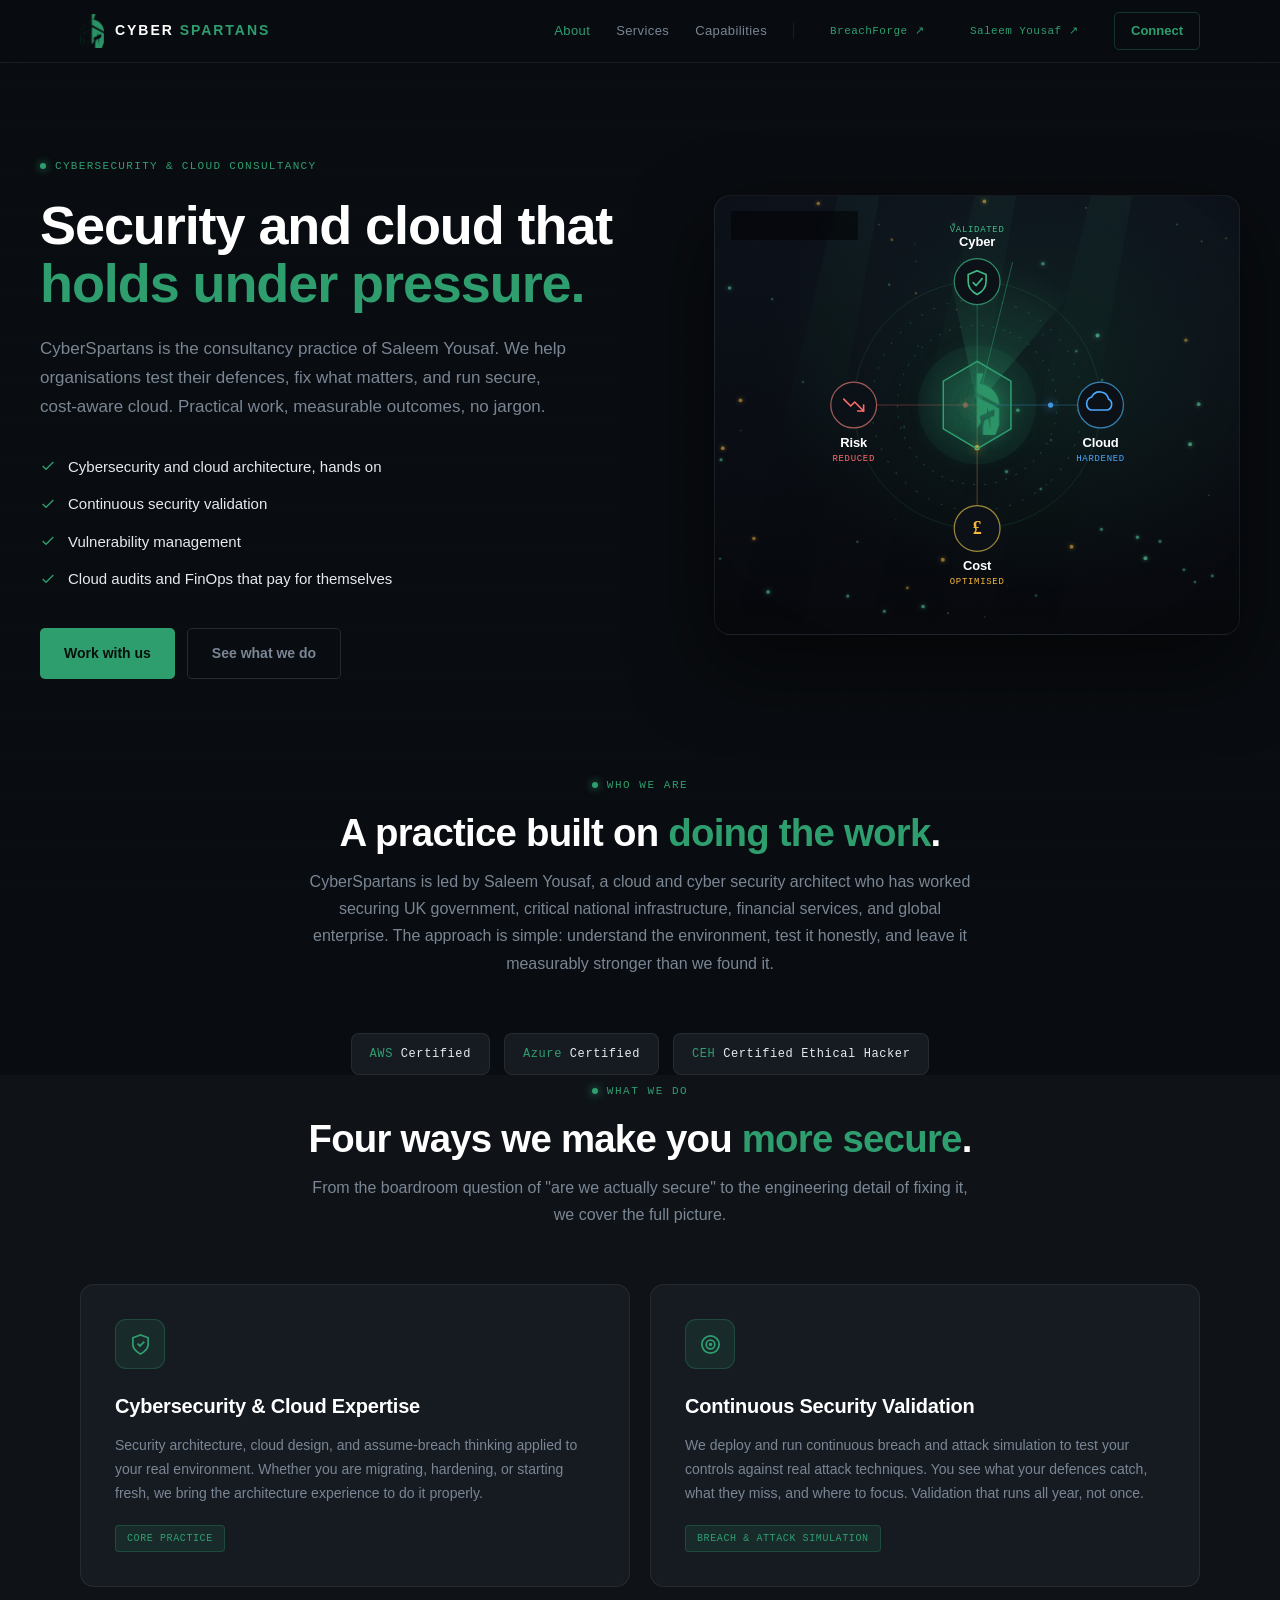
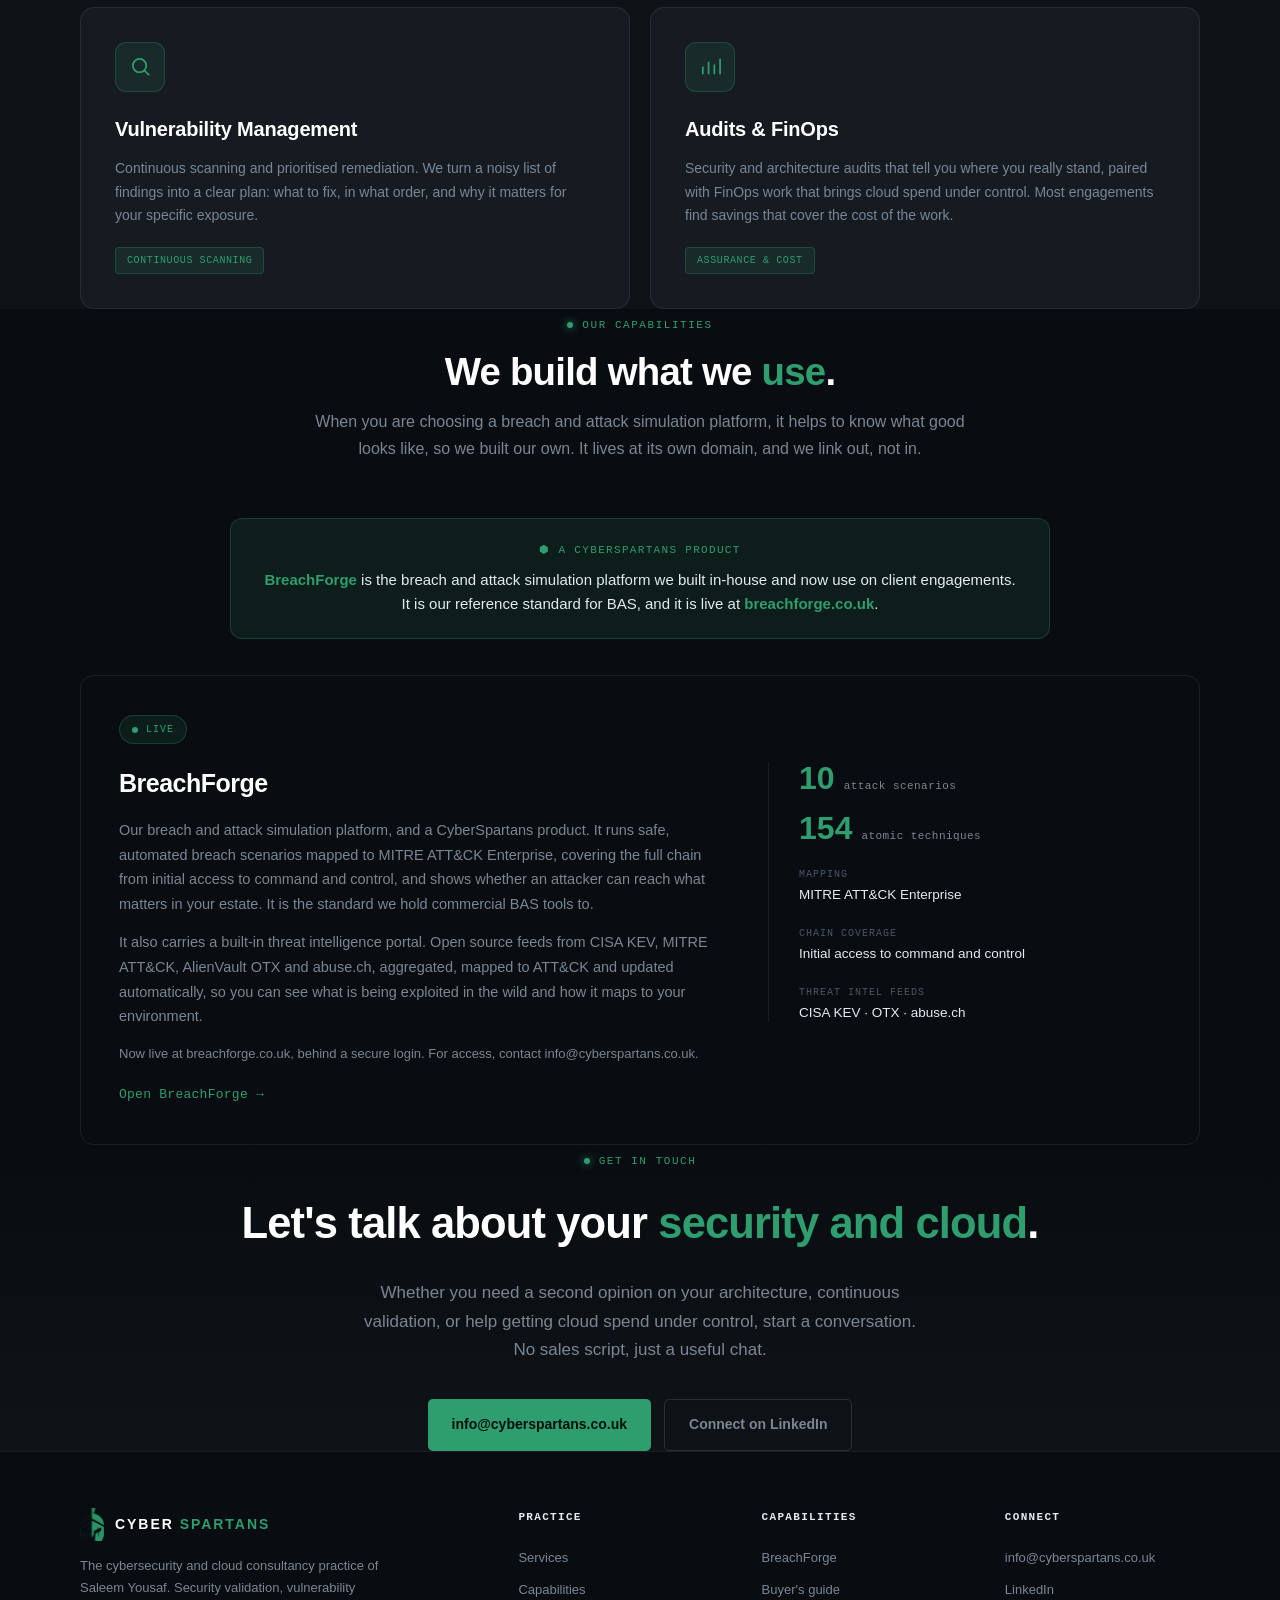
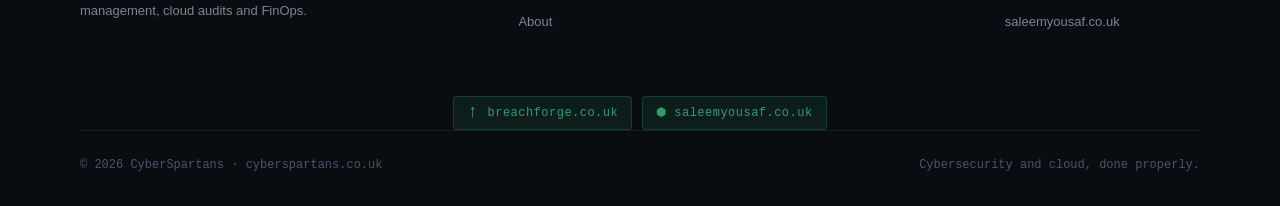
==== commit 488a8a0c: "Add files via upload" ====
--- a/index.html
+++ b/index.html
@@ -1,48 +1,618 @@
-<!doctype html>
+<!DOCTYPE html>
 <html lang="en">
 <head>
-<meta charset="utf-8">
-<meta name="viewport" content="width=device-width,initial-scale=1">
-<meta name="theme-color" content="#03070b">
-<meta name="description" content="The Awakening — a cinematic entrance to CyberSpartans cybersecurity and cloud consultancy.">
-<title>CyberSpartans — The Awakening</title>
-<link rel="preload" as="image" href="assets/awakening.png">
+<meta charset="UTF-8">
+<meta name="viewport" content="width=device-width, initial-scale=1.0">
+<!-- Security: CSP and Referrer-Policy set via meta. HSTS and X-Content-Type-Options need real response headers (Cloudflare), see DEPLOY.md -->
+<meta http-equiv="Content-Security-Policy" content="default-src 'self'; script-src 'self' 'unsafe-inline'; style-src 'self' 'unsafe-inline' https://fonts.googleapis.com; font-src 'self' https://fonts.gstatic.com; img-src 'self' data:; connect-src 'self'; base-uri 'self'; form-action 'self'; object-src 'none'">
+<meta name="referrer" content="strict-origin-when-cross-origin">
+<meta name="description" content="CyberSpartans is a cybersecurity and cloud consultancy. Security validation, vulnerability management, cloud audits and FinOps for organisations that want measurable assurance.">
+<link rel="canonical" href="https://cyberspartans.co.uk">
+<meta property="og:type" content="website">
+<meta property="og:title" content="CyberSpartans | Cybersecurity & Cloud Consultancy">
+<meta property="og:description" content="Security validation, vulnerability management, cloud audits and FinOps from a consultancy that does the work.">
+<meta property="og:url" content="https://cyberspartans.co.uk">
+<meta name="twitter:card" content="summary_large_image">
+<meta name="twitter:title" content="CyberSpartans | Cybersecurity &amp; Cloud Consultancy">
+<meta name="twitter:description" content="Security validation, vulnerability management, cloud audits and FinOps from a consultancy that does the work.">
+<meta name="author" content="Saleem Yousaf">
+<title>CyberSpartans | Cybersecurity &amp; Cloud Consultancy</title>
+<link rel="preconnect" href="https://fonts.googleapis.com">
+<link rel="preconnect" href="https://fonts.gstatic.com" crossorigin>
+<link href="https://fonts.googleapis.com/css2?family=DM+Mono:wght@400;500&family=Syne:wght@500;600;700;800&family=Inter:wght@300;400;500;600&display=swap" rel="stylesheet">
+<script type="application/ld+json">
+{
+  "@context": "https://schema.org",
+  "@graph": [
+    {
+      "@type": "Organization",
+      "@id": "https://cyberspartans.co.uk#org",
+      "name": "Cyber Spartans Ltd", "alternateName": "CyberSpartans",
+      "url": "https://cyberspartans.co.uk",
+      "logo": "https://cyberspartans.co.uk/logo.png",
+      "description": "Cybersecurity and cloud consultancy. Security validation, vulnerability management, cloud audits and FinOps.",
+      "email": "info@cyberspartans.co.uk",
+      "areaServed": "GB",
+      "founder": {
+        "@id": "https://cyberspartans.co.uk#saleem"
+      },
+      "knowsAbout": [
+        "Cybersecurity",
+        "Cloud Security",
+        "Security Architecture",
+        "Breach and Attack Simulation",
+        "Threat Intelligence",
+        "Vulnerability Management",
+        "Cloud FinOps",
+        "Security Audits"
+      ],
+      "hasOfferCatalog": {
+        "@type": "OfferCatalog",
+        "name": "Cybersecurity and Cloud Services",
+        "itemListElement": [
+          {
+            "@type": "Offer",
+            "itemOffered": {
+              "@type": "Service",
+              "name": "Security Validation"
+            }
+          },
+          {
+            "@type": "Offer",
+            "itemOffered": {
+              "@type": "Service",
+              "name": "Vulnerability Management"
+            }
+          },
+          {
+            "@type": "Offer",
+            "itemOffered": {
+              "@type": "Service",
+              "name": "Cloud Security Audits"
+            }
+          },
+          {
+            "@type": "Offer",
+            "itemOffered": {
+              "@type": "Service",
+              "name": "FinOps"
+            }
+          }
+        ]
+      },
+      "sameAs": [
+        "https://www.linkedin.com/in/saleemyousaf",
+        "https://saleemyousaf.co.uk",
+        "https://breachforge.co.uk",
+        "https://github.com/saleem-yousaf"
+      ]
+    },
+    {
+      "@type": "Person",
+      "@id": "https://cyberspartans.co.uk#saleem",
+      "name": "Saleem Yousaf",
+      "url": "https://saleemyousaf.co.uk",
+      "jobTitle": "Cloud Security Architect and Director",
+      "worksFor": {
+        "@id": "https://cyberspartans.co.uk#org"
+      },
+      "knowsAbout": [
+        "Breach and attack simulation",
+        "MITRE ATT&CK",
+        "Cloud security",
+        "Threat intelligence"
+      ],
+      "sameAs": [
+        "https://saleemyousaf.co.uk",
+        "https://breachforge.co.uk",
+        "https://www.linkedin.com/in/saleemyousaf",
+        "https://github.com/saleem-yousaf",
+        "https://saleemyousaf.medium.com",
+        "https://dev.to/saleem_yousaf",
+        "https://hashnode.com/@saleemyousaf",
+        "https://about.me/saleemyousaf"
+      ]
+    },
+    {
+      "@type": "SoftwareApplication",
+      "@id": "https://breachforge.co.uk#app",
+      "name": "BreachForge",
+      "url": "https://breachforge.co.uk",
+      "applicationCategory": "SecurityApplication",
+      "operatingSystem": "Web",
+      "softwareVersion": "4.1",
+      "description": "Breach and attack simulation platform mapping 154 MITRE ATT&CK techniques across 10 attack scenarios.",
+      "creator": {
+        "@id": "https://cyberspartans.co.uk#saleem"
+      },
+      "publisher": {
+        "@id": "https://cyberspartans.co.uk#org"
+      }
+    }
+  ]
+}
+</script>
 <style>
-:root{color-scheme:dark;--cyan:#57e1ff;--ink:#03070b}*{box-sizing:border-box}html,body{margin:0;width:100%;height:100%;background:var(--ink);color:#e4f3f8;font-family:Arial,Helvetica,sans-serif}body{overflow:hidden}button,a{-webkit-tap-highlight-color:transparent}button{font:inherit}button:focus-visible,a:focus-visible{outline:2px solid var(--cyan);outline-offset:7px}.stage{position:relative;isolation:isolate;width:100%;height:100svh;min-height:360px;overflow:hidden;background:radial-gradient(ellipse at 50% 47%,#0a1b24 0%,#050a0f 46%,#020406 85%)}.art{position:absolute;left:50%;top:46%;width:min(110vw,1450px);aspect-ratio:1672/941;transform:translate(-50%,-50%);mask-image:linear-gradient(to bottom,#000 0%,#000 61%,transparent 79%);-webkit-mask-image:linear-gradient(to bottom,#000 0%,#000 61%,transparent 79%);opacity:0}.art img{display:block;width:100%;height:100%;object-fit:contain}.metal{clip-path:inset(0 49.9% 0 0)}.digital{clip-path:inset(0 0 0 50%)}.vignette{position:absolute;inset:0;pointer-events:none;background:radial-gradient(ellipse at center,transparent 20%,#03070b99 77%,#03070b 100%)}canvas{position:absolute;inset:0;width:100%;height:100%;pointer-events:none}.scan{position:absolute;left:29%;right:29%;top:42%;height:1px;background:linear-gradient(90deg,transparent,#75ebff,transparent);box-shadow:0 0 25px 5px #2adaff65;opacity:0}.brand{position:absolute;left:0;right:0;top:72%;text-align:center;opacity:0;padding:0 20px}.brand h1{margin:0;font-size:clamp(18px,3.1vw,43px);font-weight:300;letter-spacing:.34em;padding-left:.34em;color:#d9e7ec;text-shadow:0 0 30px #81deff22}.brand p{font-size:clamp(10px,1vw,12px);font-weight:400;letter-spacing:.22em;text-transform:uppercase;color:#7c959f;margin:19px 0 0}.controls{position:absolute;bottom:max(30px,env(safe-area-inset-bottom));left:clamp(24px,4vw,64px);right:clamp(24px,4vw,64px);display:flex;align-items:center;gap:24px}.track{height:1px;background:#617f873e;flex:1;position:relative;overflow:visible}.progress{height:1px;width:100%;transform:scaleX(0);transform-origin:left;background:#9af0ff;box-shadow:0 0 10px #67dfff}.skip,.replay{border:0;background:none;color:#91a6af;padding:12px 0;cursor:pointer;font-size:12px;letter-spacing:.05em;white-space:nowrap}.skip:hover,.replay:hover{color:white}.skip span{padding-left:12px;font-size:20px;vertical-align:-1px}.finish{position:absolute;left:0;right:0;top:85%;display:flex;justify-content:center;align-items:center;gap:24px;opacity:0;visibility:hidden;transition:opacity .45s}.enter{display:inline-flex;text-decoration:none;border:1px solid #3a606f;color:#d8f2f8;font-size:12px;letter-spacing:.08em;padding:13px 20px;gap:25px;background:#06121c99}.enter:hover{border-color:var(--cyan);background:#102733}.live-status{position:absolute;width:1px;height:1px;overflow:hidden;clip-path:inset(50%)}.playing .metal{animation:metal 4s both}.playing .digital{animation:digital 4s both}.playing .scan{animation:scan 4s both}.playing .brand{animation:brand 4s both}.playing .progress{animation:progress 4s linear both}.complete .art{opacity:1;transform:translate(-50%,-50%) scale(1)}.complete .brand{opacity:1}.complete .finish{opacity:1;visibility:visible}.complete .controls{opacity:0;pointer-events:none}.leaving{opacity:0;transition:opacity .45s}.loading .brand{opacity:1}.loading .brand p{color:#a6bbc3}@keyframes metal{0%{opacity:0;filter:brightness(.25);transform:translate(-50%,-50%) scale(1.045)}22%{opacity:1;filter:brightness(.7)}60%,100%{opacity:1;filter:brightness(1);transform:translate(-50%,-50%) scale(1)}}@keyframes digital{0%,20%{opacity:0;clip-path:inset(0 48% 0 50%);filter:brightness(2)}55%{opacity:1;clip-path:inset(0 0 0 50%);filter:brightness(1.3)}100%{opacity:1;clip-path:inset(0 0 0 50%);filter:brightness(1)}}@keyframes scan{0%,37%{opacity:0;transform:scaleX(.1)}44%{opacity:1;transform:scaleX(.55)}60%{opacity:.55;transform:scaleX(1.4)}78%,100%{opacity:0;transform:scaleX(1.7)}}@keyframes brand{0%,56%{opacity:0;transform:translateY(10px);filter:blur(6px)}80%,100%{opacity:1;transform:translateY(0);filter:blur(0)}}@keyframes progress{to{transform:scaleX(1)}}@media(max-width:600px){.art{width:180vw;top:43%}.brand{top:67%}.brand h1{font-size:20px;letter-spacing:.19em;padding-left:.19em}.brand p{letter-spacing:.14em;margin-top:16px}.scan{left:12%;right:12%;top:37%}.finish{top:81%;gap:18px}.controls{gap:18px;bottom:22px}}@media(max-height:540px) and (min-width:601px){.art{width:85vw;top:40%}.brand{top:68%}.brand h1{font-size:24px}.brand p{margin-top:10px}.finish{top:82%}.controls{bottom:12px}}@media(prefers-reduced-motion:reduce){*,*:before,*:after{animation:none!important;transition:none!important}.art,.brand{opacity:1}.scan,canvas{display:none}}
+:root{
+  --bg:#090c10; --bg2:#0f1318; --bg3:#161b22;
+  --border:rgba(255,255,255,0.07); --border2:rgba(255,255,255,0.12);
+  --text:#e6eaf0; --muted:#7a8694; --muted2:#4a5568;
+  --ac:#2f9e6f; --ac-bright:#3fb985; --ac-soft:rgba(47,158,111,0.12); --ac-line:rgba(47,158,111,0.28);
+  --found:#f59e0b;
+  --mono:'DM Mono',monospace; --display:'Syne',sans-serif; --body:'Inter',sans-serif;
+}
+*,*::before,*::after{margin:0;padding:0;box-sizing:border-box;}
+html{scroll-behavior:smooth;}
+body{background:var(--bg);color:var(--text);font-family:var(--body);font-size:16px;line-height:1.7;-webkit-font-smoothing:antialiased;overflow-x:hidden;}
+body::before{content:'';position:fixed;inset:0;background-image:linear-gradient(rgba(47,158,111,0.014) 1px,transparent 1px),linear-gradient(90deg,rgba(47,158,111,0.014) 1px,transparent 1px);background-size:42px 42px;pointer-events:none;z-index:0;}
+.wrap{max-width:1200px;margin:0 auto;padding:0 40px;position:relative;z-index:1;}
+section{position:relative;z-index:1;}
+a{color:inherit;}
+
+/* NAV */
+header{position:fixed;top:0;left:0;right:0;z-index:100;background:rgba(9,12,16,0.82);backdrop-filter:blur(12px);-webkit-backdrop-filter:blur(12px);border-bottom:1px solid var(--border);}
+.nav-inner{max-width:1200px;margin:0 auto;padding:0 40px;height:62px;display:flex;align-items:center;justify-content:space-between;}
+.brand{display:flex;align-items:center;gap:11px;text-decoration:none;}
+.brand img{width:24px;height:auto;display:block;}
+.brand .bn{font-family:var(--display);font-size:14px;font-weight:700;letter-spacing:0.14em;color:#fff;}
+.brand .bn b{color:var(--ac);font-weight:800;}
+nav{display:flex;align-items:center;gap:26px;}
+nav a.lnk{font-size:13px;color:var(--muted);text-decoration:none;letter-spacing:0.03em;transition:color 0.2s;}
+nav a.lnk:hover,nav a.lnk.active{color:var(--ac);}
+.nav-div{width:1px;height:16px;background:var(--border);}
+.nav-ext{font-family:var(--mono);font-size:11px;letter-spacing:0.04em;text-decoration:none;padding:4px 10px;border-radius:4px;transition:background 0.2s;}
+.nav-ext.bf{color:var(--ac);} .nav-ext.bf:hover{background:var(--ac-soft);}
+.nav-ext.sy{color:var(--ac);} .nav-ext.sy:hover{background:var(--ac-soft);}
+.nav-cta{font-size:13px;font-weight:600;color:var(--ac);text-decoration:none;border:1px solid var(--ac-line);padding:7px 16px;border-radius:5px;transition:background 0.2s,border-color 0.2s;}
+.nav-cta:hover{background:var(--ac-soft);border-color:var(--ac);}
+.nav-toggle{display:none;}
+
+/* HERO */
+.hero{padding:150px 0 90px;display:grid;grid-template-columns:1.08fr 0.92fr;gap:56px;align-items:center;}
+.eyebrow{display:inline-flex;align-items:center;gap:9px;font-family:var(--mono);font-size:11px;letter-spacing:0.12em;text-transform:uppercase;color:var(--ac);margin-bottom:22px;}
+.eyebrow .dot{width:6px;height:6px;border-radius:50%;background:var(--ac);box-shadow:0 0 8px var(--ac);animation:dotpulse 1.7s infinite;}
+@keyframes dotpulse{0%,100%{box-shadow:0 0 7px var(--ac);}50%{box-shadow:0 0 16px var(--ac);}}
+.hero h1{font-family:var(--display);font-size:clamp(34px,4.4vw,54px);font-weight:800;line-height:1.07;letter-spacing:-0.02em;color:#fff;margin-bottom:22px;}
+.hero h1 em{font-style:normal;color:var(--ac);}
+.hero .tagline{font-size:17px;color:var(--muted);max-width:540px;line-height:1.7;margin-bottom:26px;}
+.points{list-style:none;margin-bottom:30px;}
+.points li{display:flex;align-items:center;gap:12px;padding:6px 0;font-size:15px;color:var(--text);}
+.points li svg{width:16px;height:16px;color:var(--ac);flex-shrink:0;}
+.btns{display:flex;gap:12px;flex-wrap:wrap;}
+.btn{display:inline-flex;align-items:center;gap:8px;font-size:14px;font-weight:600;padding:13px 24px;border-radius:5px;text-decoration:none;transition:transform 0.15s,opacity 0.2s,border-color 0.2s,color 0.2s,background 0.2s;}
+.btn-primary{background:var(--ac);color:#06100b;}
+.btn-primary:hover{transform:translateY(-2px);box-shadow:0 10px 26px rgba(47,158,111,0.28);}
+.btn-ghost{border:1px solid var(--border2);color:var(--muted);}
+.btn-ghost:hover{border-color:var(--ac);color:var(--ac);}
+
+/* HERO SIGNATURE PANEL */
+.panel{position:relative;height:440px;border-radius:16px;overflow:hidden;border:1px solid var(--border);background:radial-gradient(ellipse at 62% 38%,var(--ac-soft) 0%,transparent 60%),linear-gradient(180deg,#0c111a 0%,#06080c 100%);box-shadow:0 30px 80px rgba(0,0,0,0.55);}
+.aegisfx{position:absolute;inset:0;width:100%;height:100%;z-index:1;display:block;}
+.aegis{position:absolute;inset:0;width:100%;height:100%;z-index:2;}
+.ag-name{font-family:var(--display);font-weight:700;font-size:13px;fill:#fff;letter-spacing:-0.01em;}
+.ag-met{font-family:var(--mono);font-size:9px;letter-spacing:0.08em;fill:var(--muted);text-transform:uppercase;}
+.ag-node{opacity:0;animation:agFade 0.7s ease forwards;}
+@keyframes agFade{to{opacity:1;}}
+.pvig{position:absolute;inset:0;z-index:5;pointer-events:none;background:radial-gradient(120% 120% at 50% 46%,transparent 50%,rgba(0,0,0,0.62) 100%);}
+.pgrain{position:absolute;inset:0;z-index:5;pointer-events:none;opacity:0.06;mix-blend-mode:overlay;}
+.hud{position:absolute;font-family:var(--mono);font-size:9px;letter-spacing:0.16em;color:var(--ac);background:rgba(0,0,0,0.5);backdrop-filter:blur(6px);border:1px solid var(--ac-line);padding:5px 12px;border-radius:100px;display:flex;align-items:center;gap:7px;z-index:6;}
+.hud-tl{top:16px;left:16px;}
+.hud-b{bottom:16px;left:50%;transform:translateX(-50%);color:var(--muted);border-color:var(--border);letter-spacing:0.16em;}
+.hud .dot{width:5px;height:5px;border-radius:50%;background:var(--ac);box-shadow:0 0 7px var(--ac);animation:dotpulse 1.5s infinite;}
+@media(prefers-reduced-motion:reduce){.ag-node{opacity:1;animation:none;}}}
+
+/* SECTION SHARED */
+.section{padding:96px 0;border-top:1px solid var(--border);}
+.section.alt{background:var(--bg2);}
+.sec-head{max-width:680px;margin:0 auto 56px;text-align:center;}
+.sec-eyebrow{display:inline-flex;align-items:center;gap:9px;font-family:var(--mono);font-size:11px;letter-spacing:0.14em;text-transform:uppercase;color:var(--ac);margin-bottom:16px;}
+.sec-eyebrow .dot{width:6px;height:6px;border-radius:50%;background:var(--ac);box-shadow:0 0 8px var(--ac);}
+.sec-head h2{font-family:var(--display);font-size:clamp(26px,3vw,40px);font-weight:700;line-height:1.13;letter-spacing:-0.02em;color:#fff;margin-bottom:14px;}
+.sec-head h2 em{font-style:normal;color:var(--ac);}
+.sec-head p{font-size:16px;color:var(--muted);line-height:1.7;}
+
+/* WHO WE ARE */
+.creds{display:flex;justify-content:center;gap:14px;flex-wrap:wrap;margin-top:8px;}
+.cred{font-family:var(--mono);font-size:12px;letter-spacing:0.05em;color:var(--text);background:var(--bg3);border:1px solid var(--border);border-radius:8px;padding:10px 18px;}
+.cred b{color:var(--ac);font-weight:500;}
+
+/* SERVICES */
+.svc-grid{display:grid;grid-template-columns:repeat(2,1fr);gap:20px;}
+.svc{background:var(--bg3);border:1px solid var(--border);border-radius:14px;padding:34px;position:relative;overflow:hidden;transition:border-color 0.25s,transform 0.25s,background 0.25s;}
+.svc::before{content:'';position:absolute;left:0;top:0;bottom:0;width:3px;background:var(--ac);transform:scaleY(0);transform-origin:top;transition:transform 0.4s ease;}
+.svc:hover{border-color:var(--border2);transform:translateY(-4px);background:var(--bg2);}
+.svc:hover::before{transform:scaleY(1);}
+.svc-ico{width:50px;height:50px;border-radius:11px;background:var(--ac-soft);border:1px solid var(--ac-line);display:flex;align-items:center;justify-content:center;margin-bottom:20px;color:var(--ac);}
+.svc-ico svg{width:23px;height:23px;}
+.svc h3{font-family:var(--display);font-size:20px;font-weight:700;letter-spacing:-0.01em;color:#fff;margin-bottom:11px;}
+.svc p{font-size:14px;color:var(--muted);line-height:1.7;margin-bottom:16px;}
+.svc-tag{display:inline-block;font-family:var(--mono);font-size:10px;letter-spacing:0.06em;text-transform:uppercase;color:var(--ac);background:var(--ac-soft);border:1px solid var(--ac-line);padding:4px 11px;border-radius:4px;}
+
+/* CAPABILITIES */
+.posit{max-width:820px;margin:0 auto 36px;text-align:center;padding:22px 30px;background:var(--ac-soft);border:1px solid var(--ac-line);border-radius:12px;}
+.posit .label{font-family:var(--mono);font-size:11px;letter-spacing:0.12em;text-transform:uppercase;color:var(--ac);margin-bottom:8px;font-weight:500;}
+.posit p{font-size:15px;color:var(--text);line-height:1.6;}
+.posit strong{color:var(--ac);font-weight:600;}
+.cap-split{display:grid;grid-template-columns:1fr 1fr;gap:20px;}
+.cap{background:var(--bg);border:1px solid var(--border);border-radius:14px;padding:38px;transition:border-color 0.25s,transform 0.25s;}
+.cap-grid{display:grid;grid-template-columns:1.55fr 1fr;gap:40px;align-items:start;}
+.cap-main{max-width:640px;}
+.cap-aside{border-left:1px solid var(--border);padding-left:30px;display:flex;flex-direction:column;gap:16px;}
+.cap-stat{display:flex;align-items:baseline;gap:9px;}
+.cap-stat b{font-family:var(--display);font-size:32px;font-weight:800;color:var(--ac);line-height:1;}
+.cap-stat span{font-family:var(--mono);font-size:11px;letter-spacing:0.04em;color:var(--muted);}
+.cap-spec{display:flex;flex-direction:column;gap:3px;padding-top:4px;}
+.cap-spec span{font-family:var(--mono);font-size:10px;letter-spacing:0.1em;text-transform:uppercase;color:var(--muted2);}
+.cap-spec em{font-style:normal;font-size:13.5px;color:var(--text);line-height:1.4;}
+.cap:hover{transform:translateY(-4px);}
+.cap.bf:hover{border-color:var(--ac-line);}
+.cap.ti:hover{border-color:var(--ac-line);}
+.cap-status{display:inline-flex;align-items:center;gap:8px;font-family:var(--mono);font-size:10px;font-weight:500;letter-spacing:0.1em;text-transform:uppercase;padding:5px 12px;border-radius:100px;margin-bottom:18px;}
+.cap.bf .cap-status{color:var(--ac);background:var(--ac-soft);border:1px solid var(--ac-line);}
+.cap.ti .cap-status{color:var(--ac);background:var(--ac-soft);border:1px solid var(--ac-line);}
+.cap-status .dot{width:6px;height:6px;border-radius:50%;background:currentColor;animation:dotpulse 1.5s infinite;}
+.cap h3{font-family:var(--display);font-size:25px;font-weight:700;letter-spacing:-0.02em;color:#fff;margin-bottom:13px;}
+.cap p{font-size:14.5px;color:var(--muted);line-height:1.7;margin-bottom:14px;}
+.cap p.small{font-size:13px;}
+.cap-link{font-family:var(--mono);font-size:13px;font-weight:500;letter-spacing:0.02em;text-decoration:none;}
+.cap.bf .cap-link{color:var(--ac);}
+.cap.ti .cap-link{color:var(--ac);}
+
+/* CONNECT */
+.connect{text-align:center;background:linear-gradient(180deg,var(--bg) 0%,var(--bg2) 100%);}
+.connect h2{font-family:var(--display);font-size:clamp(28px,3.4vw,44px);font-weight:800;letter-spacing:-0.02em;color:#fff;margin-bottom:18px;}
+.connect h2 em{font-style:normal;color:var(--ac);}
+.connect p{font-size:17px;color:var(--muted);max-width:560px;margin:0 auto 34px;line-height:1.7;}
+.connect-opts{display:flex;gap:13px;justify-content:center;flex-wrap:wrap;}
+
+/* FOOTER */
+footer{border-top:1px solid var(--border);padding:56px 0 32px;}
+.foot-grid{display:grid;grid-template-columns:2fr 1fr 1fr 1fr;gap:48px;margin-bottom:36px;}
+.foot-brand .brand{margin-bottom:14px;}
+.foot-brand p{font-size:13px;color:var(--muted);line-height:1.7;max-width:300px;}
+.foot-col h4{font-family:var(--mono);font-size:11px;letter-spacing:0.12em;text-transform:uppercase;color:var(--text);margin-bottom:15px;}
+.foot-col a{display:block;font-size:13px;color:var(--muted);text-decoration:none;padding:5px 0;transition:color 0.2s;}
+.foot-col a:hover{color:var(--ac);}
+.foot-bottom{padding-top:24px;border-top:1px solid var(--border);display:flex;justify-content:space-between;align-items:center;gap:12px;flex-wrap:wrap;}
+.foot-bottom span{font-family:var(--mono);font-size:12px;color:var(--muted2);}
+.foot-pills{display:flex;gap:10px;flex-wrap:wrap;justify-content:center;padding:22px 0 0;}
+.pill{display:inline-flex;align-items:center;gap:6px;font-family:var(--mono);font-size:12px;letter-spacing:0.04em;text-decoration:none;padding:6px 13px;border-radius:4px;}
+.pill.bf{color:var(--ac);background:var(--ac-soft);border:1px solid var(--ac-line);}
+.pill.sy{color:var(--ac);background:var(--ac-soft);border:1px solid var(--ac-line);}
+
+/* ENTRANCE + REVEAL */
+@keyframes fadeUp{from{opacity:0;transform:translateY(18px);}to{opacity:1;transform:translateY(0);}}
+.hero .herotext > *{animation:fadeUp 0.6s ease both;}
+.hero .herotext > *:nth-child(1){animation-delay:0.05s;}
+.hero .herotext > *:nth-child(2){animation-delay:0.13s;}
+.hero .herotext > *:nth-child(3){animation-delay:0.21s;}
+.hero .herotext > *:nth-child(4){animation-delay:0.29s;}
+.hero .herotext > *:nth-child(5){animation-delay:0.37s;}
+.hero .panel{animation:fadeUp 0.7s ease 0.3s both;}
+.reveal{opacity:0;transform:translateY(20px);transition:opacity 0.6s ease,transform 0.6s ease;}
+.reveal.in{opacity:1;transform:none;}
+.svc.reveal{transition-delay:var(--d,0s);}
+
+/* RESPONSIVE */
+@media(max-width:1024px){
+  .hero{grid-template-columns:1fr;gap:40px;padding:120px 0 70px;}
+  .panel{height:360px;}
+  .svc-grid,.cap-split{grid-template-columns:1fr;}
+  .cap-grid{grid-template-columns:1fr;gap:28px;}
+  .cap-aside{border-left:none;border-top:1px solid var(--border);padding-left:0;padding-top:24px;}
+  .foot-grid{grid-template-columns:1fr 1fr;gap:32px;}
+}
+@media(max-width:680px){
+  .wrap{padding:0 22px;} .nav-inner{padding:0 22px;}
+  nav .lnk,.nav-div,.nav-ext{display:none;}
+  .section{padding:64px 0;}
+  .foot-grid{grid-template-columns:1fr;gap:28px;}
+  .foot-bottom{flex-direction:column;align-items:flex-start;}
+}
+@media(prefers-reduced-motion:reduce){
+  *{animation:none!important;}
+  .reveal{opacity:1;transform:none;transition:none;}
+  .scan{display:none;}
+}
 </style>
 </head>
 <body>
-<main class="stage" id="stage" aria-label="CyberSpartans cinematic introduction">
-  <div class="art metal" aria-hidden="true"><img src="assets/awakening.png" alt="" fetchpriority="high"></div>
-  <div class="art digital" aria-hidden="true"><img src="assets/awakening.png" alt=""></div>
-  <canvas id="particles" aria-hidden="true"></canvas>
-  <div class="scan" aria-hidden="true"></div><div class="vignette" aria-hidden="true"></div>
-  <div class="brand"><h1>CYBERSPARTANS</h1><p>Cybersecurity &amp; Cloud Consultancy</p></div>
-  <div class="controls"><div class="track" aria-hidden="true"><div class="progress"></div></div><button class="skip" id="skip">Skip intro <span aria-hidden="true">›</span></button></div>
-  <div class="finish"><a class="enter" href="https://cyberspartans.co.uk/">Enter CyberSpartans <span aria-hidden="true">↗</span></a><button class="replay" id="replay">Replay intro</button></div>
-  <p class="live-status" id="status" role="status" aria-live="polite"></p>
-</main>
+
+<header>
+  <div class="nav-inner">
+    <a href="index.html" class="brand"><img src="[data-uri]" alt="CyberSpartans"><span class="bn">CYBER <b>SPARTANS</b></span></a>
+    <nav>
+      <a href="index.html" class="lnk active">About</a>
+      <a href="services.html" class="lnk">Services</a>
+      <a href="capabilities.html" class="lnk">Capabilities</a>
+      <span class="nav-div"></span>
+      <a href="https://breachforge.co.uk" target="_blank" rel="noopener" class="nav-ext bf">BreachForge &#8599;</a>
+      <a href="https://saleemyousaf.co.uk" target="_blank" rel="noopener" class="nav-ext sy">Saleem Yousaf &#8599;</a>
+      <a href="#connect" class="nav-cta">Connect</a>
+    </nav>
+  </div>
+</header>
+
+<section class="hero wrap">
+  <div class="herotext">
+    <div class="eyebrow"><span class="dot"></span>Cybersecurity &amp; Cloud Consultancy</div>
+    <h1>Security and cloud that <em>holds under pressure.</em></h1>
+    <p class="tagline">CyberSpartans is the consultancy practice of Saleem Yousaf. We help organisations test their defences, fix what matters, and run secure, cost-aware cloud. Practical work, measurable outcomes, no jargon.</p>
+    <ul class="points">
+      <li><svg viewBox="0 0 24 24" fill="none" stroke="currentColor" stroke-width="2"><polyline points="20 6 9 17 4 12"/></svg>Cybersecurity and cloud architecture, hands on</li>
+      <li><svg viewBox="0 0 24 24" fill="none" stroke="currentColor" stroke-width="2"><polyline points="20 6 9 17 4 12"/></svg>Continuous security validation</li>
+      <li><svg viewBox="0 0 24 24" fill="none" stroke="currentColor" stroke-width="2"><polyline points="20 6 9 17 4 12"/></svg>Vulnerability management</li>
+      <li><svg viewBox="0 0 24 24" fill="none" stroke="currentColor" stroke-width="2"><polyline points="20 6 9 17 4 12"/></svg>Cloud audits and FinOps that pay for themselves</li>
+    </ul>
+    <div class="btns">
+      <a href="#connect" class="btn btn-primary">Work with us</a>
+      <a href="services.html" class="btn btn-ghost">See what we do</a>
+    </div>
+  </div>
+  <div class="panel">
+    <canvas class="aegisfx" id="aegisFx"></canvas>
+    <svg class="aegis" id="aegisSvg" viewBox="0 0 460 440" preserveAspectRatio="xMidYMid meet" aria-hidden="true"></svg>
+    <div class="pvig"></div><div class="pgrain"></div>
+    <div class="hud hud-tl"><span class="dot"></span>CYBERSPARTANS</div>
+  </div>
+  </div>
+  </div>
+  </div>
+  </div>
+</section>
+
+<section class="section">
+  <div class="wrap">
+    <div class="sec-head reveal">
+      <div class="sec-eyebrow"><span class="dot"></span>Who we are</div>
+      <h2>A practice built on <em>doing the work</em>.</h2>
+      <p>CyberSpartans is led by Saleem Yousaf, a cloud and cyber security architect who has worked securing UK government, critical national infrastructure, financial services, and global enterprise. The approach is simple: understand the environment, test it honestly, and leave it measurably stronger than we found it.</p>
+    </div>
+    <div class="creds reveal">
+      <div class="cred"><b>AWS</b> Certified</div>
+      <div class="cred"><b>Azure</b> Certified</div>
+      <div class="cred"><b>CEH</b> Certified Ethical Hacker</div>
+    </div>
+  </div>
+</section>
+
+<section class="section alt">
+  <div class="wrap">
+    <div class="sec-head reveal">
+      <div class="sec-eyebrow"><span class="dot"></span>What we do</div>
+      <h2>Four ways we make you <em>more secure</em>.</h2>
+      <p>From the boardroom question of "are we actually secure" to the engineering detail of fixing it, we cover the full picture.</p>
+    </div>
+    <div class="svc-grid">
+      <div class="svc reveal" style="--d:0s">
+        <div class="svc-ico"><svg viewBox="0 0 24 24" fill="none" stroke="currentColor" stroke-width="1.8"><path d="M12 22s8-4 8-10V5l-8-3-8 3v7c0 6 8 10 8 10z"/><polyline points="9 11 11.5 13.5 16 9"/></svg></div>
+        <h3>Cybersecurity &amp; Cloud Expertise</h3>
+        <p>Security architecture, cloud design, and assume-breach thinking applied to your real environment. Whether you are migrating, hardening, or starting fresh, we bring the architecture experience to do it properly.</p>
+        <span class="svc-tag">Core Practice</span>
+      </div>
+      <div class="svc reveal" style="--d:0.08s">
+        <div class="svc-ico"><svg viewBox="0 0 24 24" fill="none" stroke="currentColor" stroke-width="1.8"><circle cx="12" cy="12" r="9"/><circle cx="12" cy="12" r="4.5"/><circle cx="12" cy="12" r="1"/></svg></div>
+        <h3>Continuous Security Validation</h3>
+        <p>We deploy and run continuous breach and attack simulation to test your controls against real attack techniques. You see what your defences catch, what they miss, and where to focus. Validation that runs all year, not once.</p>
+        <span class="svc-tag">Breach &amp; Attack Simulation</span>
+      </div>
+      <div class="svc reveal" style="--d:0.16s">
+        <div class="svc-ico"><svg viewBox="0 0 24 24" fill="none" stroke="currentColor" stroke-width="1.8"><circle cx="11" cy="11" r="7"/><line x1="21" y1="21" x2="16.5" y2="16.5"/></svg></div>
+        <h3>Vulnerability Management</h3>
+        <p>Continuous scanning and prioritised remediation. We turn a noisy list of findings into a clear plan: what to fix, in what order, and why it matters for your specific exposure.</p>
+        <span class="svc-tag">Continuous Scanning</span>
+      </div>
+      <div class="svc reveal" style="--d:0.24s">
+        <div class="svc-ico"><svg viewBox="0 0 24 24" fill="none" stroke="currentColor" stroke-width="1.8"><line x1="4" y1="20" x2="4" y2="12"/><line x1="10" y1="20" x2="10" y2="7"/><line x1="16" y1="20" x2="16" y2="10"/><line x1="22" y1="20" x2="22" y2="4"/></svg></div>
+        <h3>Audits &amp; FinOps</h3>
+        <p>Security and architecture audits that tell you where you really stand, paired with FinOps work that brings cloud spend under control. Most engagements find savings that cover the cost of the work.</p>
+        <span class="svc-tag">Assurance &amp; Cost</span>
+      </div>
+    </div>
+  </div>
+</section>
+
+<section class="section">
+  <div class="wrap">
+    <div class="sec-head reveal">
+      <div class="sec-eyebrow"><span class="dot"></span>Our capabilities</div>
+      <h2>We build what we <em>use</em>.</h2>
+      <p>When you are choosing a breach and attack simulation platform, it helps to know what good looks like, so we built our own. It lives at its own domain, and we link out, not in.</p>
+    </div>
+    <div class="posit reveal">
+      <div class="label">&#x2B22; A CyberSpartans Product</div>
+      <p><strong>BreachForge</strong> is the breach and attack simulation platform we built in-house and now use on client engagements. It is our reference standard for BAS, and it is live at <strong>breachforge.co.uk</strong>.</p>
+    </div>
+    <div class="cap-split" style="grid-template-columns:1fr;">
+      <div class="cap bf reveal" style="--d:0s">
+        <span class="cap-status"><span class="dot"></span>Live</span>
+        <div class="cap-grid">
+          <div class="cap-main">
+            <h3>BreachForge</h3>
+            <p>Our breach and attack simulation platform, and a CyberSpartans product. It runs safe, automated breach scenarios mapped to MITRE ATT&amp;CK Enterprise, covering the full chain from initial access to command and control, and shows whether an attacker can reach what matters in your estate. It is the standard we hold commercial BAS tools to.</p>
+            <p>It also carries a built-in threat intelligence portal. Open source feeds from CISA KEV, MITRE ATT&amp;CK, AlienVault OTX and abuse.ch, aggregated, mapped to ATT&amp;CK and updated automatically, so you can see what is being exploited in the wild and how it maps to your environment.</p>
+            <p class="small">Now live at breachforge.co.uk, behind a secure login. For access, contact info@cyberspartans.co.uk.</p>
+            <a href="https://breachforge.co.uk" class="cap-link" target="_blank" rel="noopener">Open BreachForge &#8594;</a>
+          </div>
+          <div class="cap-aside">
+            <div class="cap-stat"><b>10</b><span>attack scenarios</span></div>
+            <div class="cap-stat"><b>154</b><span>atomic techniques</span></div>
+            <div class="cap-spec"><span>Mapping</span><em>MITRE ATT&amp;CK Enterprise</em></div>
+            <div class="cap-spec"><span>Chain coverage</span><em>Initial access to command and control</em></div>
+            <div class="cap-spec"><span>Threat intel feeds</span><em>CISA KEV &middot; OTX &middot; abuse.ch</em></div>
+          </div>
+        </div>
+      </div>
+    </div>
+  </div>
+</section>
+
+<section class="section connect" id="connect">
+  <div class="wrap">
+    <div class="sec-eyebrow reveal" style="display:inline-flex;"><span class="dot"></span>Get in touch</div>
+    <h2 class="reveal">Let's talk about your <em>security and cloud</em>.</h2>
+    <p class="reveal">Whether you need a second opinion on your architecture, continuous validation, or help getting cloud spend under control, start a conversation. No sales script, just a useful chat.</p>
+    <div class="connect-opts reveal">
+      <a href="mailto:info@cyberspartans.co.uk" class="btn btn-primary">info@cyberspartans.co.uk</a>
+      <a href="https://www.linkedin.com/in/saleemyousaf" target="_blank" rel="noopener" class="btn btn-ghost">Connect on LinkedIn</a>
+    </div>
+  </div>
+</section>
+
+<footer>
+  <div class="wrap">
+    <div class="foot-grid">
+      <div class="foot-brand">
+        <a href="index.html" class="brand"><img src="[data-uri]" alt="CyberSpartans"><span class="bn">CYBER <b>SPARTANS</b></span></a>
+        <p>The cybersecurity and cloud consultancy practice of Saleem Yousaf. Security validation, vulnerability management, cloud audits and FinOps.</p>
+      </div>
+      <div class="foot-col">
+        <h4>Practice</h4>
+        <a href="services.html">Services</a>
+        <a href="capabilities.html">Capabilities</a>
+        <a href="index.html">About</a>
+      </div>
+      <div class="foot-col">
+        <h4>Capabilities</h4>
+        <a href="capabilities.html">BreachForge</a>
+        <a href="capabilities.html">Buyer's guide</a>
+      </div>
+      <div class="foot-col">
+        <h4>Connect</h4>
+        <a href="mailto:info@cyberspartans.co.uk">info@cyberspartans.co.uk</a>
+        <a href="https://www.linkedin.com/in/saleemyousaf" target="_blank" rel="noopener">LinkedIn</a>
+        <a href="https://saleemyousaf.co.uk" target="_blank" rel="noopener">saleemyousaf.co.uk</a>
+      </div>
+    </div>
+    <div class="foot-pills">
+      <a href="https://breachforge.co.uk" target="_blank" rel="noopener" class="pill bf">&#x2B61; breachforge.co.uk</a>
+      <a href="https://saleemyousaf.co.uk" target="_blank" rel="noopener" class="pill sy">&#x2B22; saleemyousaf.co.uk</a>
+    </div>
+    <div class="foot-bottom">
+      <span>© 2026 CyberSpartans &middot; cyberspartans.co.uk</span>
+      <span>Cybersecurity and cloud, done properly.</span>
+    </div>
+  </div>
+</footer>
+
 <script>
-(()=>{
-  const HOME='https://cyberspartans.co.uk/';
-  // Preview keeps the completed frame visible. Normal visits open the homepage.
-  const preview=new URLSearchParams(location.search).get('preview')==='1';
-  const stage=document.getElementById('stage'),status=document.getElementById('status');
-  const motion=matchMedia('(prefers-reduced-motion: reduce)');
-  let timer,frame,startTime=0,leaving=false;
-  function seen(){try{return sessionStorage.getItem('cyberspartans-intro-seen')==='1'}catch{return false}}
-  function remember(){try{sessionStorage.setItem('cyberspartans-intro-seen','1')}catch{}}
-  function enter(){if(leaving)return;leaving=true;clearTimeout(timer);cancelAnimationFrame(frame);remember();stage.classList.add('leaving');setTimeout(()=>location.replace(HOME),motion.matches?0:450)}
-  function finish(){cancelAnimationFrame(frame);ctx.clearRect(0,0,w,h);stage.classList.remove('playing');stage.classList.add('complete');status.textContent='Introduction complete. Enter CyberSpartans or replay the intro.';remember();if(!preview)enter()}
-  const canvas=document.getElementById('particles'),ctx=canvas.getContext('2d');let w=0,h=0,dpr=1,points=[];
-  function resize(){w=innerWidth;h=innerHeight;dpr=Math.min(devicePixelRatio||1,2);canvas.width=w*dpr;canvas.height=h*dpr;ctx.setTransform(dpr,0,0,dpr,0,0);points=Array.from({length:w<600?55:100},()=>({x:Math.random(),y:Math.random(),r:Math.random()*1.3+.3,delay:Math.random()*.6}))}
-  function render(now){const t=(now-startTime)/1000;ctx.clearRect(0,0,w,h);if(t>4||motion.matches)return;const activity=Math.max(0,Math.sin(Math.PI*Math.min(1,Math.max(0,(t-.5)/3))));points.forEach(p=>{const easing=Math.min(1,Math.max(0,(t-.6-p.delay)/2));const x=w*(.52+p.x*.32*(1-easing*.65));const y=h*(.13+p.y*.49);ctx.fillStyle=`rgba(83,216,255,${activity*(.15+p.r*.25)})`;ctx.fillRect(x,y,p.r*1.3,p.r*1.3);if(p.r>1.2){ctx.strokeStyle=`rgba(68,202,244,${activity*.08})`;ctx.beginPath();ctx.moveTo(x,y);ctx.lineTo(x+20*(1-easing),y);ctx.stroke()}});frame=requestAnimationFrame(render)}
-  function play(){clearTimeout(timer);cancelAnimationFrame(frame);leaving=false;stage.classList.remove('playing','complete','leaving','loading');void stage.offsetWidth;if(motion.matches){finish();return}stage.classList.add('playing');status.textContent='The Awakening. A four-second CyberSpartans helmet reveal.';startTime=performance.now();frame=requestAnimationFrame(render);timer=setTimeout(finish,4000)}
-  document.getElementById('skip').addEventListener('click',()=>preview?finish():enter());document.getElementById('replay').addEventListener('click',play);
-  addEventListener('resize',resize);motion.addEventListener('change',()=>{if(motion.matches)finish()});resize();
-  if(!preview&&seen()){enter();return}
-  const image=document.querySelector('.art img');stage.classList.add('loading');image.decode().catch(()=>{}).then(play);
+(function aegis(){
+  var svg=document.getElementById('aegisSvg'); var fx=document.getElementById('aegisFx');
+  if(!svg||!fx) return;
+  var NS='http://www.w3.org/2000/svg';
+  var reduce=window.matchMedia && window.matchMedia('(prefers-reduced-motion: reduce)').matches;
+  function E(n,a){var e=document.createElementNS(NS,n);for(var k in a)e.setAttribute(k,a[k]);return e;}
+  var VX=460, VY=440, cx=230, cy=210, R=124;
+
+  // ---------- SVG structure ----------
+  var halo=E('circle',{cx:cx,cy:cy,r:62,fill:'rgba(47,158,111,0.16)'});svg.appendChild(halo);
+  if(!reduce){halo.appendChild(E('animate',{attributeName:'opacity',values:'0.4;0.72;0.4',dur:'3.6s',repeatCount:'indefinite'}));
+              halo.appendChild(E('animate',{attributeName:'r',values:'56;70;56',dur:'3.6s',repeatCount:'indefinite'}));}
+  svg.appendChild(E('circle',{cx:cx,cy:cy,r:R,fill:'none',stroke:'var(--ac)','stroke-width':1,opacity:0.16}));
+  function ring(r,dash,dur,rev){var g=E('g',{});g.appendChild(E('circle',{cx:cx,cy:cy,r:r,fill:'none',stroke:'var(--ac)','stroke-width':1,'stroke-dasharray':dash,opacity:0.32}));
+    if(!reduce)g.appendChild(E('animateTransform',{attributeName:'transform',type:'rotate',from:(rev?360:0)+' '+cx+' '+cy,to:(rev?0:360)+' '+cx+' '+cy,dur:dur,repeatCount:'indefinite'}));svg.appendChild(g);}
+  ring(106,'2 12','30s',false);ring(80,'2 9','22s',true);
+
+  // radar sweep wedge
+  var sweepG=E('g',{}); svg.appendChild(sweepG);
+  var grad=E('radialGradient',{id:'swG',cx:cx,cy:cy,r:R+24,gradientUnits:'userSpaceOnUse'});
+  grad.appendChild(E('stop',{offset:'0','stop-color':'#2f9e6f','stop-opacity':'0.30'}));
+  grad.appendChild(E('stop',{offset:'1','stop-color':'#2f9e6f','stop-opacity':'0'}));
+  var defs=E('defs',{});defs.appendChild(grad);svg.appendChild(defs);
+  var wedge=E('path',{fill:'url(#swG)'});
+  function wedgePath(a){var r=R+24,s=(a-26)*Math.PI/180,e=(a+26)*Math.PI/180;return 'M'+cx+' '+cy+' L'+(cx+Math.cos(s)*r)+' '+(cy+Math.sin(s)*r)+' A '+r+' '+r+' 0 0 1 '+(cx+Math.cos(e)*r)+' '+(cy+Math.sin(e)*r)+' Z';}
+  wedge.setAttribute('d',wedgePath(-90));sweepG.appendChild(wedge);
+  var sweepLine=E('line',{x1:cx,y1:cy,x2:cx,y2:cy-(R+24),stroke:'var(--ac)','stroke-width':1,opacity:0.5});sweepG.appendChild(sweepLine);
+
+  // connectors + pulses
+  var nodes=[
+    {x:cx,y:86, ang:-90, name:'Cyber', met:'validated', icon:'shield', place:'top',  col:'#3fb985'},
+    {x:354,y:cy, ang:0,  name:'Cloud', met:'hardened', icon:'cloud', place:'side',  col:'#4aa8ff'},
+    {x:cx,y:334, ang:90, name:'Cost',  met:'optimised', icon:'pound', place:'bottom',col:'#f5b73c'},
+    {x:106,y:cy, ang:180,name:'Risk',  met:'reduced', icon:'risk', place:'side',   col:'#ff6b6b'}
+  ];
+  var lineG=E('g',{'stroke-width':1});svg.appendChild(lineG);
+  nodes.forEach(function(n){lineG.appendChild(E('line',{x1:cx,y1:cy,x2:n.x,y2:n.y,stroke:n.col,opacity:0.30}));});
+  var pulseG=E('g',{});svg.appendChild(pulseG);
+
+  // core: hexagon frame + CyberSpartans helmet
+  svg.appendChild(E('polygon',{points:'230,166 264,186 264,234 230,254 196,234 196,186',fill:'rgba(47,158,111,0.16)',stroke:'var(--ac)','stroke-width':1.5,style:'filter:drop-shadow(0 0 14px rgba(47,158,111,0.6))'}));
+  var helmEl=document.querySelector('.brand img'); var helm=helmEl?helmEl.src:'';
+  if(helm){var im=E('image',{x:206,y:178,width:48,height:62,preserveAspectRatio:'xMidYMid meet',style:'filter:drop-shadow(0 0 8px rgba(47,158,111,0.55))'});im.setAttribute('href',helm);im.setAttributeNS('http://www.w3.org/1999/xlink','href',helm);svg.appendChild(im);}
+
+  function glyph(kind,x,y,col){
+    if(kind==='shield'){var g=E('g',{});g.appendChild(E('path',{d:'M'+x+' '+(y-11)+' l9 4 v7 c0 7 -5 11 -9 13 c-4 -2 -9 -6 -9 -13 v-7 z',fill:'none',stroke:col,'stroke-width':1.6}));g.appendChild(E('polyline',{points:(x-4)+','+(y+1)+' '+(x-1)+','+(y+4)+' '+(x+5)+','+(y-3),fill:'none',stroke:col,'stroke-width':1.6,'stroke-linecap':'round','stroke-linejoin':'round'}));return g;}
+    if(kind==='cloud'){return E('path',{d:'M'+(x-10)+' '+(y+5)+' a7 7 0 0 1 1 -13 a9 9 0 0 1 17 2 a6 6 0 0 1 -1 11 z',fill:'none',stroke:col,'stroke-width':1.6,'stroke-linejoin':'round'});}
+    if(kind==='risk'){var g=E('g',{});g.appendChild(E('polyline',{points:(x-10)+','+(y-6)+' '+(x-3)+','+(y+1)+' '+(x+1)+','+(y-3)+' '+(x+10)+','+(y+6),fill:'none',stroke:col,'stroke-width':1.6,'stroke-linecap':'round','stroke-linejoin':'round'}));g.appendChild(E('polyline',{points:(x+4)+','+(y+6)+' '+(x+10)+','+(y+6)+' '+(x+10)+','+y,fill:'none',stroke:col,'stroke-width':1.6,'stroke-linecap':'round','stroke-linejoin':'round'}));return g;}
+    if(kind==='pound'){var t=E('text',{x:x,y:y+6,'text-anchor':'middle',style:'font-family:Syne;font-weight:800;font-size:18px;fill:'+col});t.textContent='\u00A3';return t;}
+  }
+
+  nodes.forEach(function(n,idx){
+    var g=E('g',{'class':'ag-node',style:'animation-delay:'+(0.15+idx*0.1)+'s'});
+    n.glow=E('circle',{cx:n.x,cy:n.y,r:30,fill:'none',stroke:n.col,'stroke-width':2,opacity:0,style:'filter:drop-shadow(0 0 8px '+n.col+')'});g.appendChild(n.glow);
+    g.appendChild(E('circle',{cx:n.x,cy:n.y,r:23,fill:'#0b1016',stroke:'var(--ac-line)','stroke-width':1.2}));
+    g.appendChild(E('circle',{cx:n.x,cy:n.y,r:23,fill:'none',stroke:n.col,'stroke-width':1.2,opacity:0.6}));
+    g.appendChild(glyph(n.icon,n.x,n.y,n.col));
+    if(n.place==='top'){var nm=E('text',{x:n.x,y:n.y-36,'text-anchor':'middle','class':'ag-name'});nm.textContent=n.name;g.appendChild(nm);var mt=E('text',{x:n.x,y:n.y-50,'text-anchor':'middle','class':'ag-met',style:'fill:'+n.col});mt.textContent=n.met;g.appendChild(mt);}
+    else{var nm2=E('text',{x:n.x,y:n.y+42,'text-anchor':'middle','class':'ag-name'});nm2.textContent=n.name;g.appendChild(nm2);var mt2=E('text',{x:n.x,y:n.y+56,'text-anchor':'middle','class':'ag-met',style:'fill:'+n.col});mt2.textContent=n.met;g.appendChild(mt2);}
+    n.cur=0; svg.appendChild(g);
+  });
+
+  var dots=nodes.map(function(n,i){var d=E('circle',{r:2.6,fill:n.col,opacity:0,style:'filter:drop-shadow(0 0 5px '+n.col+')'});pulseG.appendChild(d);return {el:d,x1:n.x,y1:n.y,t:i*0.25};});
+
+  // ---------- canvas atmosphere ----------
+  var ctx=fx.getContext('2d'); var W,H,dpr,corePx,corePy,scl;
+  function size(){dpr=Math.min(window.devicePixelRatio||1,2);var r=fx.getBoundingClientRect();W=r.width;H=r.height;fx.width=W*dpr;fx.height=H*dpr;ctx.setTransform(dpr,0,0,dpr,0,0);
+    scl=Math.min(W/VX,H/VY);corePx=(W-VX*scl)/2+cx*scl;corePy=(H-VY*scl)/2+cy*scl;}
+  size();window.addEventListener('resize',size);
+  var embers=[];for(var i=0;i<64;i++)embers.push(newE(true));
+  function newE(init){var l=Math.random();return{x:Math.random()*W,y:init?Math.random()*H:H+6,vy:-(0.08+l*0.5),dx:(Math.random()-0.5)*0.18,r:0.5+l*1.6,a:0.08+l*0.4,hue:Math.random()<0.2?'#f5b73c':'#5fe0a8',l:l};}
+  var ripples=[], rcd=0, rayT=0;
+
+  // ---------- combined loop ----------
+  var ang=-90;
+  function frame(){
+    // canvas
+    ctx.clearRect(0,0,W,H);
+    ctx.globalCompositeOperation='lighter';
+    if(!reduce)rayT+=0.0014;
+    for(var k=0;k<3;k++){var bx=W*(0.28+0.22*k)+Math.sin(rayT+k)*26;var g=ctx.createLinearGradient(bx,-20,bx-70,H);g.addColorStop(0,'rgba(47,158,111,0.07)');g.addColorStop(1,'transparent');ctx.fillStyle=g;ctx.beginPath();ctx.moveTo(bx-20,-20);ctx.lineTo(bx+20,-20);ctx.lineTo(bx-60,H);ctx.lineTo(bx-130,H);ctx.closePath();ctx.fill();}
+    // core bloom
+    var bloom=ctx.createRadialGradient(corePx,corePy,2,corePx,corePy,90*scl);
+    var bp=reduce?0.5:(0.4+0.18*Math.sin(Date.now()/700));
+    bloom.addColorStop(0,'rgba(47,158,111,'+(0.22*bp+0.12)+')');bloom.addColorStop(1,'transparent');
+    ctx.fillStyle=bloom;ctx.beginPath();ctx.arc(corePx,corePy,90*scl,0,7);ctx.fill();
+    // embers
+    embers.forEach(function(e){if(!reduce){e.y+=e.vy;e.x+=e.dx;if(e.y<-6)Object.assign(e,newE(false));}ctx.globalAlpha=e.a*(reduce?0.6:1);ctx.fillStyle=e.hue;ctx.shadowColor=e.hue;ctx.shadowBlur=5*e.l;ctx.beginPath();ctx.arc(e.x,e.y,e.r,0,7);ctx.fill();});
+    ctx.globalAlpha=1;ctx.shadowBlur=0;
+    // ripples from core
+    if(!reduce){rcd--;if(rcd<=0){ripples.push({r:40*scl});rcd=210;}}
+    for(var i=ripples.length-1;i>=0;i--){var rp=ripples[i];rp.r+=1.4*scl;var a=Math.max(0,1-(rp.r-40*scl)/(120*scl));ctx.strokeStyle='rgba(47,158,111,'+(a*0.5)+')';ctx.lineWidth=1.2;ctx.beginPath();ctx.arc(corePx,corePy,rp.r,0,7);ctx.stroke();if(a<=0)ripples.splice(i,1);}
+    ctx.globalCompositeOperation='source-over';
+
+    // svg sweep + node flare
+    if(!reduce){ang+=0.45;if(ang>=270)ang-=360;}
+    var ar=ang*Math.PI/180;
+    wedge.setAttribute('d',wedgePath(ang));
+    sweepLine.setAttribute('x2',cx+Math.cos(ar)*(R+24));sweepLine.setAttribute('y2',cy+Math.sin(ar)*(R+24));
+    nodes.forEach(function(n){var diff=((n.ang-ang)%360+360)%360;var near=(diff<16||diff>356)?1:0;n.cur+=((near?1:0)-n.cur)*0.18;n.glow.setAttribute('opacity',(n.cur*0.85).toFixed(3));});
+
+    // pulses inward
+    if(!reduce){dots.forEach(function(d){d.t+=0.005;if(d.t>1)d.t-=1;d.el.setAttribute('cx',d.x1+(cx-d.x1)*d.t);d.el.setAttribute('cy',d.y1+(cy-d.y1)*d.t);d.el.setAttribute('opacity',d.t<0.12?d.t*7:d.t>0.88?(1-d.t)*7:0.85);});}
+    else{dots.forEach(function(d){d.el.setAttribute('cx',(d.x1+cx)/2);d.el.setAttribute('cy',(d.y1+cy)/2);d.el.setAttribute('opacity',0.6);});}
+
+    if(!reduce) requestAnimationFrame(frame);
+  }
+  // grain overlay
+  var grain=document.querySelector('.pgrain'); if(grain) grain.style.background="url(\"data:image/svg+xml,%3Csvg xmlns='http://www.w3.org/2000/svg' width='110' height='110'%3E%3Cfilter id='n'%3E%3CfeTurbulence type='fractalNoise' baseFrequency='0.9' numOctaves='2'/%3E%3C/filter%3E%3Crect width='100%25' height='100%25' filter='url(%23n)'/%3E%3C/svg%3E\")";
+  if(reduce){size();frame();} else {requestAnimationFrame(frame);}
+})();
+
+(function(){
+  if(!('IntersectionObserver' in window)){document.querySelectorAll('.reveal').forEach(function(e){e.classList.add('in');});return;}
+  var io=new IntersectionObserver(function(es){es.forEach(function(e){if(e.isIntersecting){e.target.classList.add('in');io.unobserve(e.target);}});},{threshold:0.15,rootMargin:'0px 0px -8% 0px'});
+  document.querySelectorAll('.reveal').forEach(function(e){io.observe(e);});
 })();
 </script>
 </body>
-</html>
+</html>
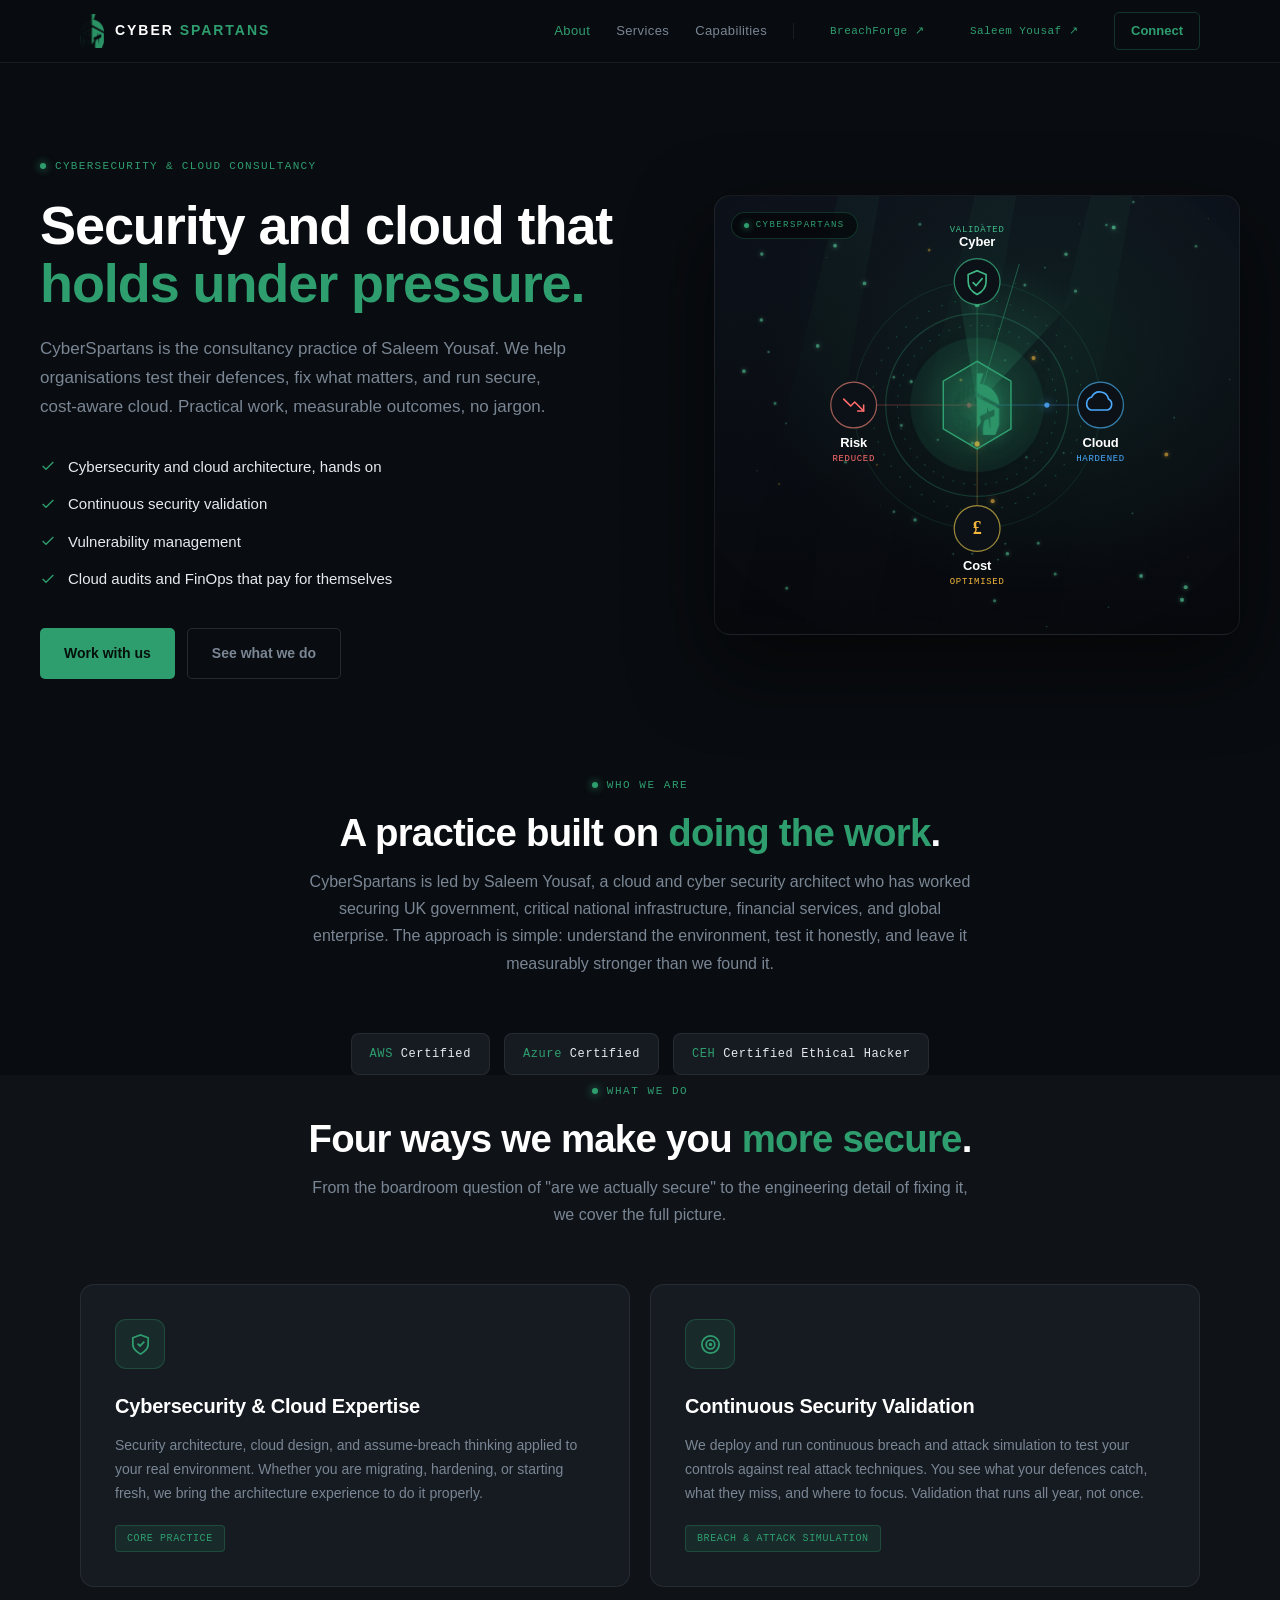
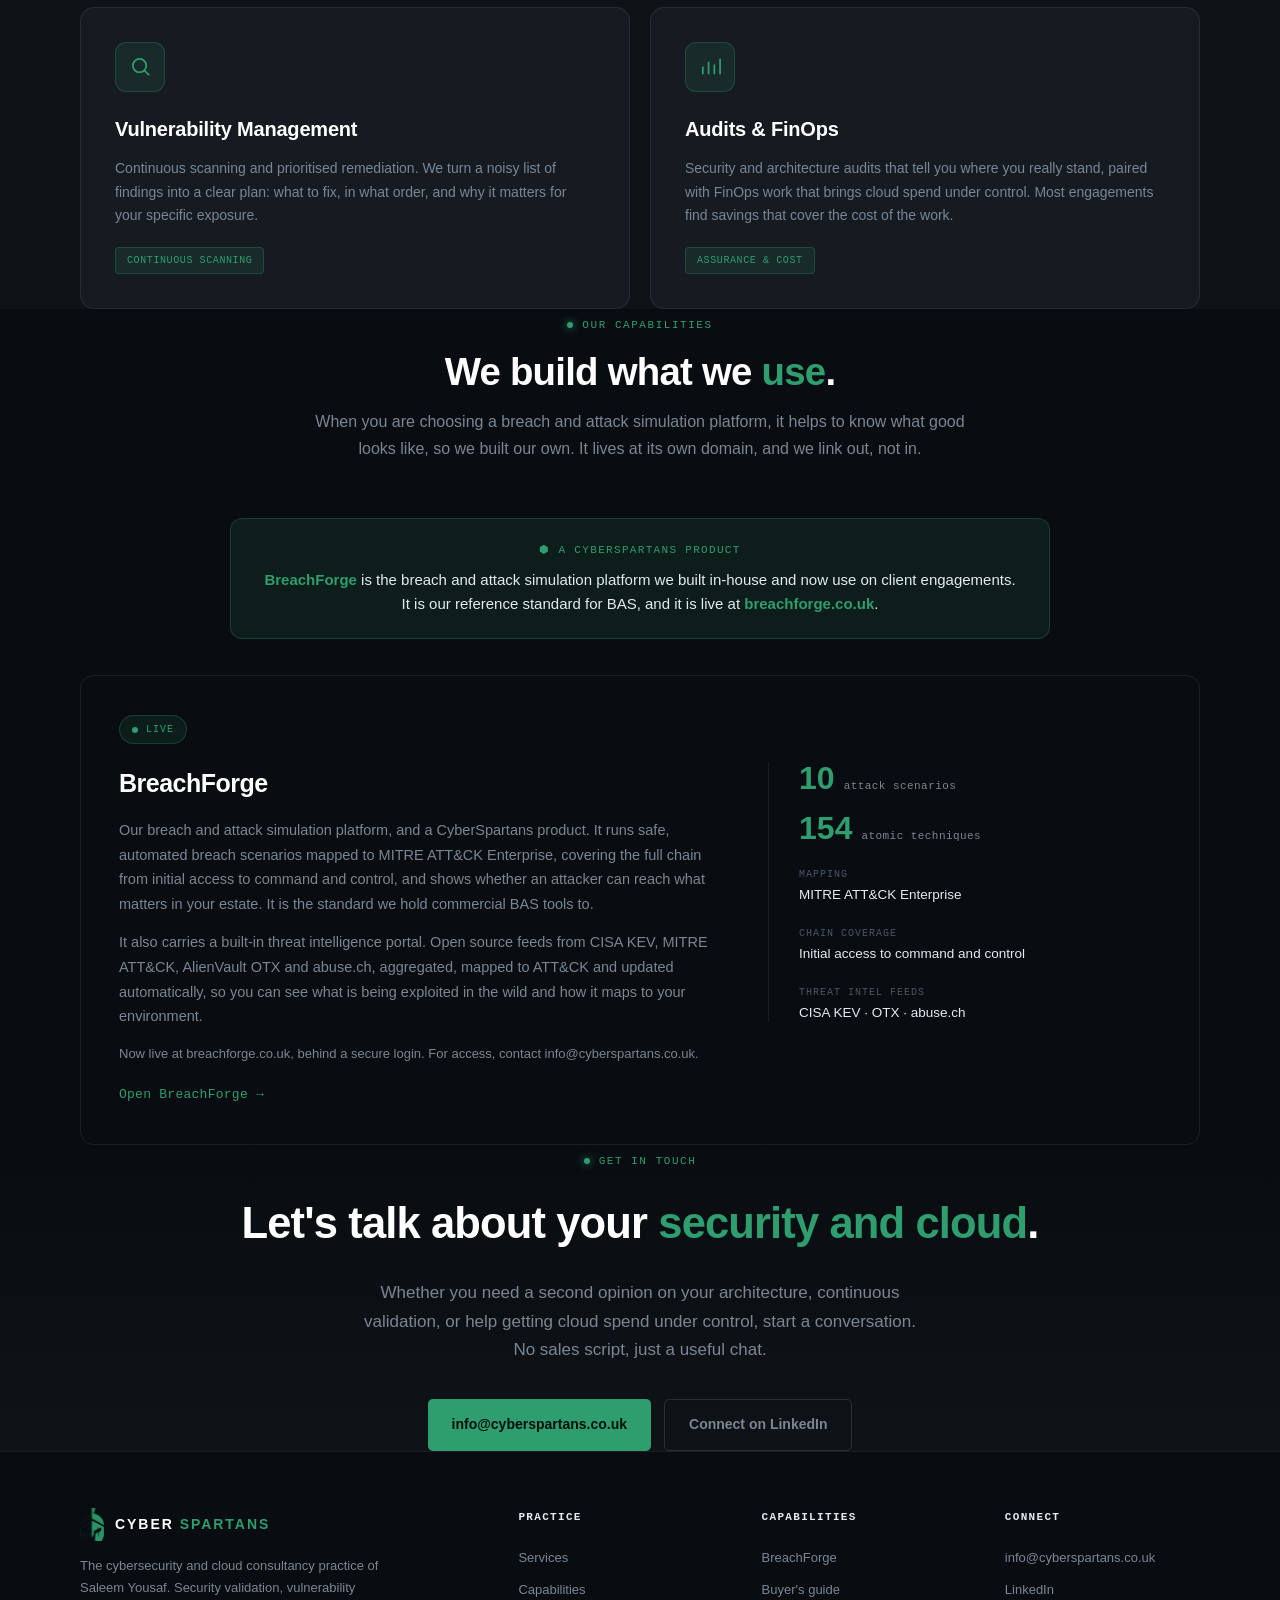
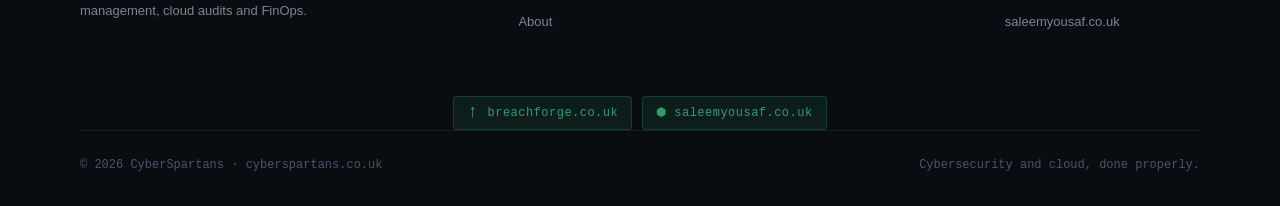
==== commit ddd769c7: "Add files via upload" ====
--- a/index.html
+++ b/index.html
@@ -315,8 +315,94 @@
   .scan{display:none;}
 }
 </style>
+
+<style>
+/* CyberSpartans Awakening intro, scoped overlay. Dismiss-in-place, never redirects. */
+#cs-awaken{--csa-cyan:#57e1ff;position:fixed;inset:0;z-index:2147483000;display:none;font-family:Arial,Helvetica,sans-serif;color:#e4f3f8}
+#cs-awaken *{box-sizing:border-box}
+#cs-awaken button{font:inherit}
+#cs-awaken button:focus-visible{outline:2px solid var(--csa-cyan);outline-offset:7px}
+#cs-awaken .csa-stage{position:relative;isolation:isolate;width:100%;height:100%;overflow:hidden;background:radial-gradient(ellipse at 50% 47%,#0a1b24 0%,#050a0f 46%,#020406 85%)}
+#cs-awaken .csa-art{position:absolute;left:50%;top:46%;width:min(110vw,1450px);aspect-ratio:1672/941;transform:translate(-50%,-50%);mask-image:linear-gradient(to bottom,#000 0%,#000 61%,transparent 79%);-webkit-mask-image:linear-gradient(to bottom,#000 0%,#000 61%,transparent 79%);opacity:0}
+#cs-awaken .csa-art img{display:block;width:100%;height:100%;object-fit:contain}
+#cs-awaken .csa-metal{clip-path:inset(0 49.9% 0 0)}
+#cs-awaken .csa-digital{clip-path:inset(0 0 0 50%)}
+#cs-awaken .csa-vignette{position:absolute;inset:0;pointer-events:none;background:radial-gradient(ellipse at center,transparent 20%,#03070b99 77%,#03070b 100%)}
+#cs-awaken canvas{position:absolute;inset:0;width:100%;height:100%;pointer-events:none}
+#cs-awaken .csa-scan{position:absolute;left:29%;right:29%;top:42%;height:1px;background:linear-gradient(90deg,transparent,#75ebff,transparent);box-shadow:0 0 25px 5px #2adaff65;opacity:0}
+#cs-awaken .csa-brand{position:absolute;left:0;right:0;top:72%;text-align:center;opacity:0;padding:0 20px}
+#cs-awaken .csa-brand h1{margin:0;font-size:clamp(18px,3.1vw,43px);font-weight:300;letter-spacing:.34em;padding-left:.34em;color:#d9e7ec;text-shadow:0 0 30px #81deff22}
+#cs-awaken .csa-brand p{font-size:clamp(10px,1vw,12px);font-weight:400;letter-spacing:.22em;text-transform:uppercase;color:#7c959f;margin:19px 0 0}
+#cs-awaken .csa-controls{position:absolute;bottom:max(30px,env(safe-area-inset-bottom));left:clamp(24px,4vw,64px);right:clamp(24px,4vw,64px);display:flex;align-items:center;gap:24px}
+#cs-awaken .csa-track{height:1px;background:#617f873e;flex:1;position:relative;overflow:visible}
+#cs-awaken .csa-progress{height:1px;width:100%;transform:scaleX(0);transform-origin:left;background:#9af0ff;box-shadow:0 0 10px #67dfff}
+#cs-awaken .csa-skip{border:0;background:none;color:#91a6af;padding:12px 0;cursor:pointer;font-size:12px;letter-spacing:.05em;white-space:nowrap}
+#cs-awaken .csa-skip:hover{color:#fff}
+#cs-awaken .csa-skip span{padding-left:12px;font-size:20px;vertical-align:-1px}
+#cs-awaken .csa-status{position:absolute;width:1px;height:1px;overflow:hidden;clip-path:inset(50%)}
+#cs-awaken.csa-playing .csa-metal{animation:csa-metal 4s both}
+#cs-awaken.csa-playing .csa-digital{animation:csa-digital 4s both}
+#cs-awaken.csa-playing .csa-scan{animation:csa-scan 4s both}
+#cs-awaken.csa-playing .csa-brand{animation:csa-brand 4s both}
+#cs-awaken.csa-playing .csa-progress{animation:csa-progress 4s linear both}
+#cs-awaken.csa-complete .csa-art{opacity:1;transform:translate(-50%,-50%) scale(1)}
+#cs-awaken.csa-complete .csa-brand{opacity:1}
+#cs-awaken.csa-complete .csa-controls{opacity:0;pointer-events:none}
+#cs-awaken.csa-leaving{opacity:0;transition:opacity .45s}
+#cs-awaken.csa-loading .csa-brand{opacity:1}
+#cs-awaken.csa-loading .csa-brand p{color:#a6bbc3}
+@keyframes csa-metal{0%{opacity:0;filter:brightness(.25);transform:translate(-50%,-50%) scale(1.045)}22%{opacity:1;filter:brightness(.7)}60%,100%{opacity:1;filter:brightness(1);transform:translate(-50%,-50%) scale(1)}}
+@keyframes csa-digital{0%,20%{opacity:0;clip-path:inset(0 48% 0 50%);filter:brightness(2)}55%{opacity:1;clip-path:inset(0 0 0 50%);filter:brightness(1.3)}100%{opacity:1;clip-path:inset(0 0 0 50%);filter:brightness(1)}}
+@keyframes csa-scan{0%,37%{opacity:0;transform:scaleX(.1)}44%{opacity:1;transform:scaleX(.55)}60%{opacity:.55;transform:scaleX(1.4)}78%,100%{opacity:0;transform:scaleX(1.7)}}
+@keyframes csa-brand{0%,56%{opacity:0;transform:translateY(10px);filter:blur(6px)}80%,100%{opacity:1;transform:translateY(0);filter:blur(0)}}
+@keyframes csa-progress{to{transform:scaleX(1)}}
+@media(max-width:600px){#cs-awaken .csa-art{width:180vw;top:43%}#cs-awaken .csa-brand{top:67%}#cs-awaken .csa-brand h1{font-size:20px;letter-spacing:.19em;padding-left:.19em}#cs-awaken .csa-brand p{letter-spacing:.14em;margin-top:16px}#cs-awaken .csa-scan{left:12%;right:12%;top:37%}#cs-awaken .csa-controls{gap:18px;bottom:22px}}
+@media(max-height:540px) and (min-width:601px){#cs-awaken .csa-art{width:85vw;top:40%}#cs-awaken .csa-brand{top:68%}#cs-awaken .csa-brand h1{font-size:24px}#cs-awaken .csa-brand p{margin-top:10px}#cs-awaken .csa-controls{bottom:12px}}
+@media(prefers-reduced-motion:reduce){#cs-awaken *,#cs-awaken *:before,#cs-awaken *:after{animation:none!important;transition:none!important}#cs-awaken .csa-art,#cs-awaken .csa-brand{opacity:1}#cs-awaken .csa-scan,#cs-awaken canvas{display:none}}
+body.csa-lock{overflow:hidden}
+</style>
 </head>
 <body>
+<div id="cs-awaken" aria-label="CyberSpartans cinematic introduction">
+  <div class="csa-stage">
+    <div class="csa-art csa-metal" aria-hidden="true"><img src="assets/awakening.png" alt="" fetchpriority="high"></div>
+    <div class="csa-art csa-digital" aria-hidden="true"><img src="assets/awakening.png" alt=""></div>
+    <canvas aria-hidden="true"></canvas>
+    <div class="csa-scan" aria-hidden="true"></div><div class="csa-vignette" aria-hidden="true"></div>
+    <div class="csa-brand"><h1>CYBERSPARTANS</h1><p>Cybersecurity &amp; Cloud Consultancy</p></div>
+    <div class="csa-controls"><div class="csa-track" aria-hidden="true"><div class="csa-progress"></div></div><button class="csa-skip" type="button">Skip intro <span aria-hidden="true">›</span></button></div>
+    <p class="csa-status" role="status" aria-live="polite"></p>
+  </div>
+</div>
+<script>
+(function(){
+  var el=document.getElementById('cs-awaken'); if(!el)return;
+  var motion=matchMedia('(prefers-reduced-motion: reduce)');
+  var nointro=/[?&]nointro/.test(location.search);
+  function seen(){try{return sessionStorage.getItem('cs-awaken-seen')==='1'}catch(e){return false}}
+  function remember(){try{sessionStorage.setItem('cs-awaken-seen','1')}catch(e){}}
+  function kill(){remember();document.body.classList.remove('csa-lock');if(el.parentNode)el.parentNode.removeChild(el);}
+  // ?nointro, a repeat visit, or reduced-motion: no intro, homepage directly.
+  if(nointro||seen()||motion.matches){kill();return;}
+  var status=el.querySelector('.csa-status');
+  var canvas=el.querySelector('canvas'),ctx=canvas&&canvas.getContext?canvas.getContext('2d'):null;
+  var w=0,h=0,dpr=1,points=[],timer,frame,startTime=0,leaving=false;
+  // Hard failsafe: the overlay is gone within 6s whatever happens in the animation.
+  var failsafe=setTimeout(kill,6000);
+  function dismiss(){if(leaving)return;leaving=true;clearTimeout(timer);clearTimeout(failsafe);if(frame)cancelAnimationFrame(frame);el.classList.add('csa-leaving');setTimeout(kill,450);}
+  function finish(){if(frame)cancelAnimationFrame(frame);if(ctx)ctx.clearRect(0,0,w,h);el.classList.remove('csa-playing');el.classList.add('csa-complete');status.textContent='Introduction complete.';dismiss();}
+  function resize(){w=innerWidth;h=innerHeight;dpr=Math.min(devicePixelRatio||1,2);if(ctx){canvas.width=w*dpr;canvas.height=h*dpr;ctx.setTransform(dpr,0,0,dpr,0,0);}points=Array.from({length:w<600?55:100},function(){return{x:Math.random(),y:Math.random(),r:Math.random()*1.3+0.3,delay:Math.random()*0.6};});}
+  function render(now){if(!ctx)return;var t=(now-startTime)/1000;ctx.clearRect(0,0,w,h);if(t>4)return;var activity=Math.max(0,Math.sin(Math.PI*Math.min(1,Math.max(0,(t-0.5)/3))));points.forEach(function(p){var easing=Math.min(1,Math.max(0,(t-0.6-p.delay)/2));var x=w*(0.52+p.x*0.32*(1-easing*0.65));var y=h*(0.13+p.y*0.49);ctx.fillStyle='rgba(83,216,255,'+(activity*(0.15+p.r*0.25))+')';ctx.fillRect(x,y,p.r*1.3,p.r*1.3);if(p.r>1.2){ctx.strokeStyle='rgba(68,202,244,'+(activity*0.08)+')';ctx.beginPath();ctx.moveTo(x,y);ctx.lineTo(x+20*(1-easing),y);ctx.stroke();}});frame=requestAnimationFrame(render);}
+  function play(){el.style.display='';document.body.classList.add('csa-lock');el.classList.remove('csa-playing','csa-complete','csa-leaving','csa-loading');void el.offsetWidth;el.classList.add('csa-playing');status.textContent='The Awakening.';startTime=performance.now();if(ctx)frame=requestAnimationFrame(render);timer=setTimeout(finish,4000);}
+  var skip=el.querySelector('.csa-skip');if(skip)skip.addEventListener('click',dismiss);
+  addEventListener('resize',resize);
+  if(motion.addEventListener)motion.addEventListener('change',function(){if(motion.matches)dismiss();});
+  resize();
+  var img=el.querySelector('.csa-art img');
+  el.style.display='';el.classList.add('csa-loading');
+  (img&&img.decode?img.decode().catch(function(){}):Promise.resolve()).then(play);
+})();
+</script>
 
 <header>
   <div class="nav-inner">
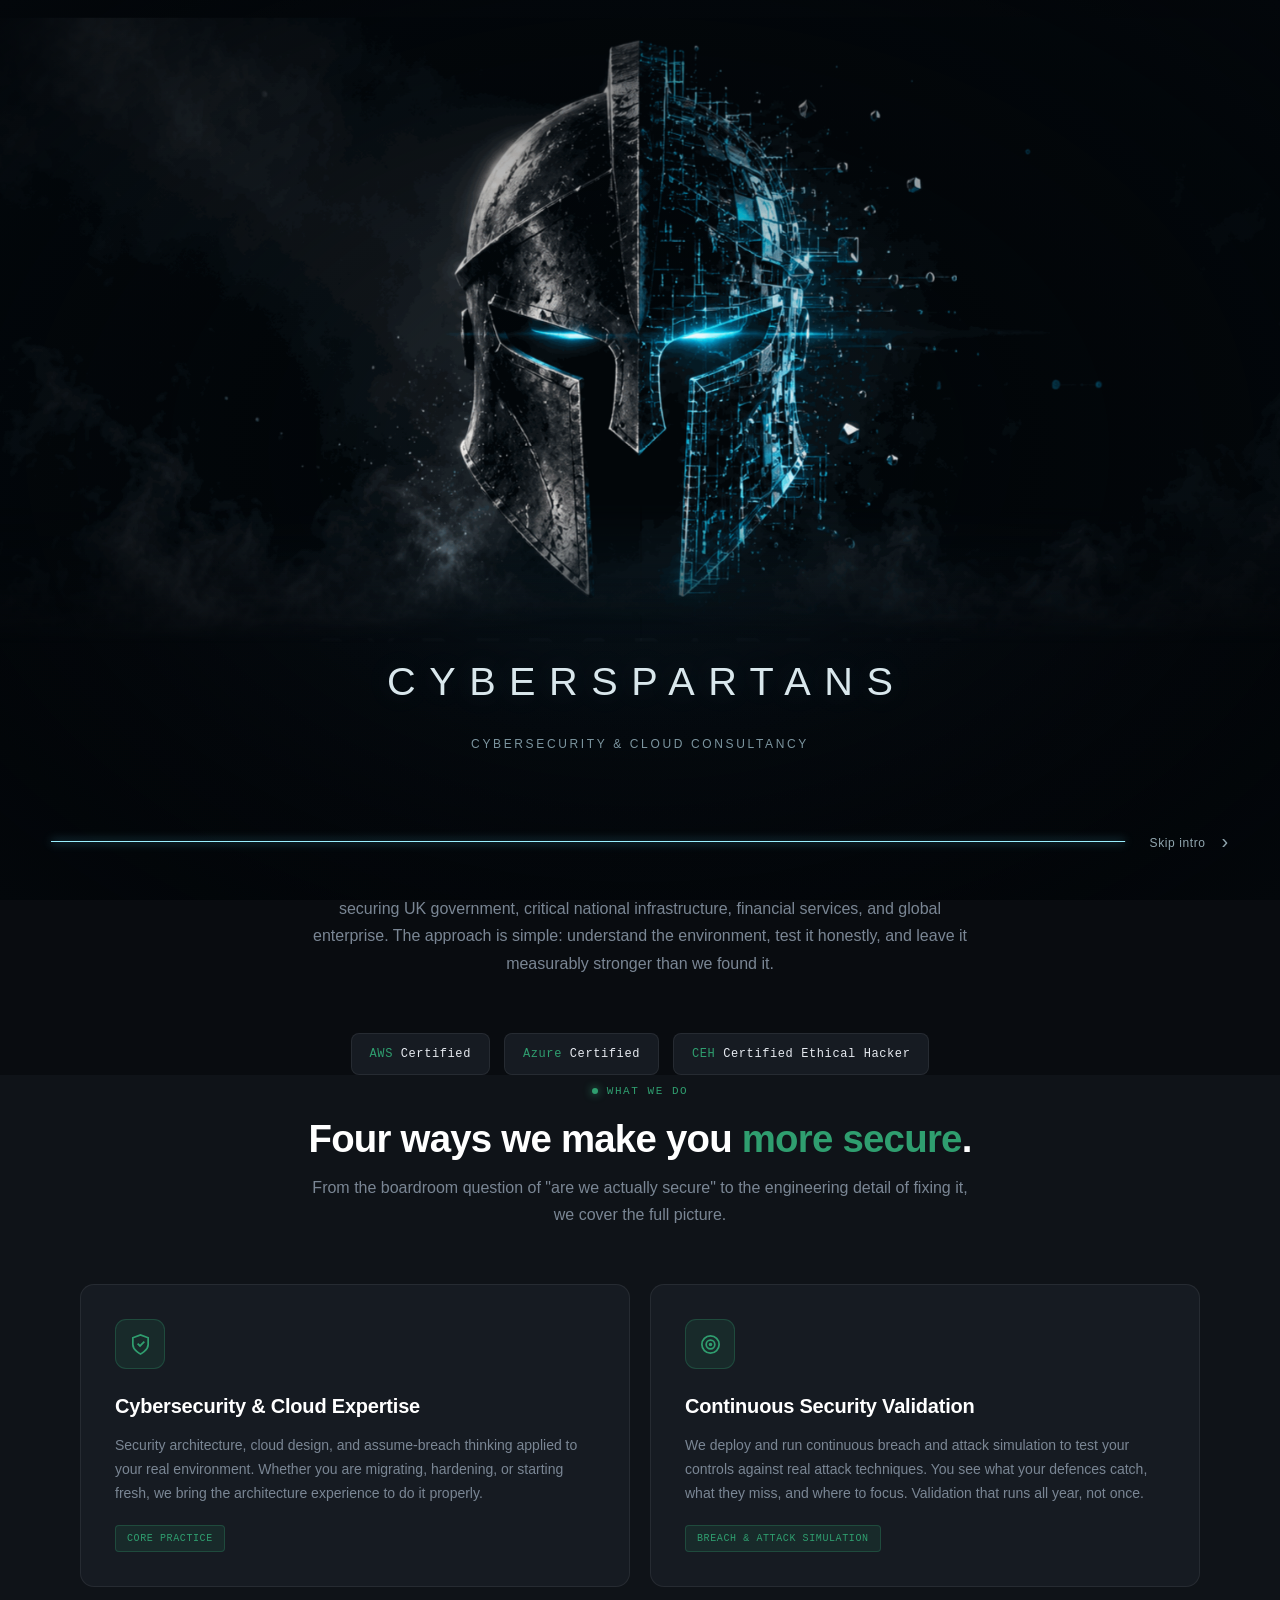
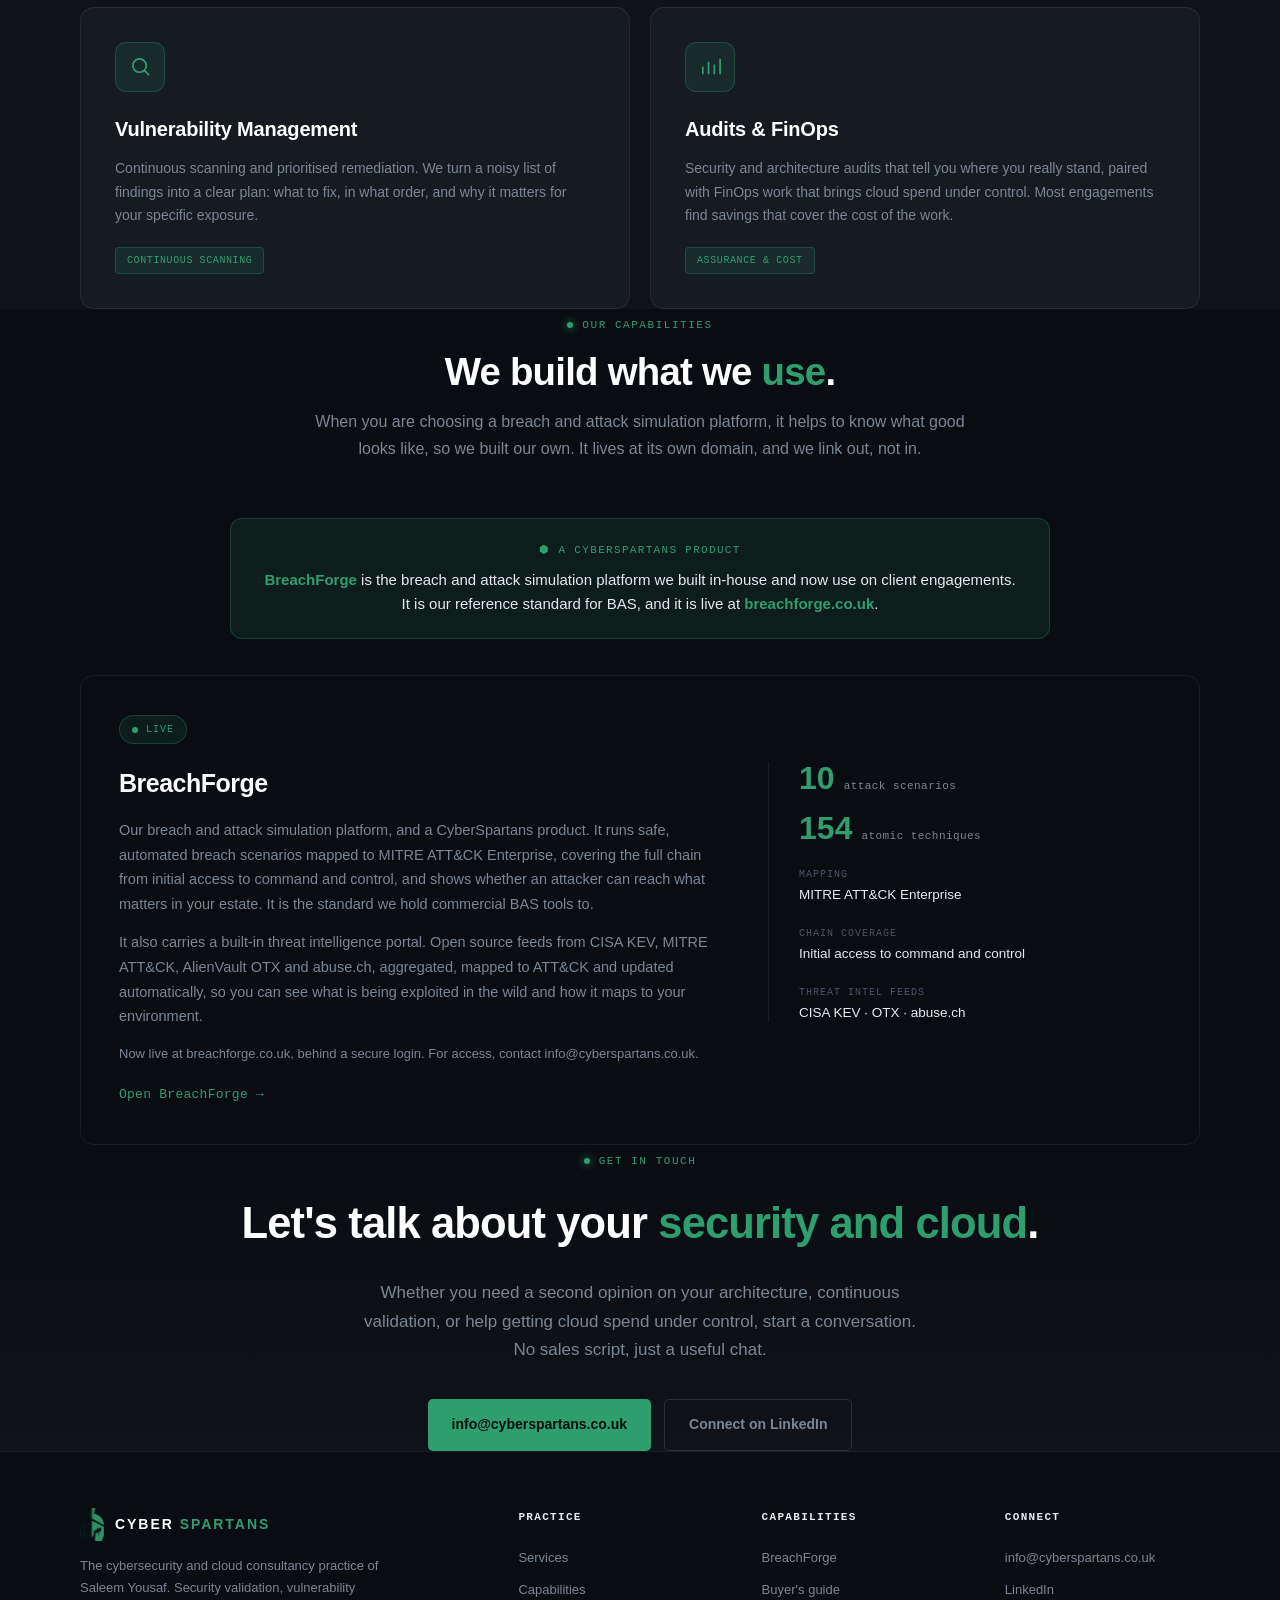
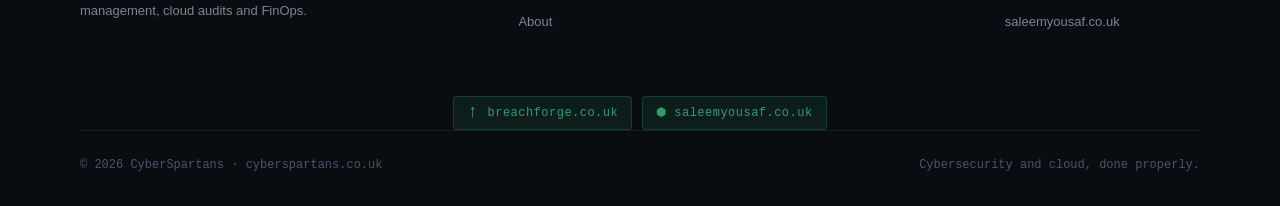
==== commit 13765579: "Add files via upload" ====
--- a/index.html
+++ b/index.html
@@ -393,13 +393,13 @@
   function finish(){if(frame)cancelAnimationFrame(frame);if(ctx)ctx.clearRect(0,0,w,h);el.classList.remove('csa-playing');el.classList.add('csa-complete');status.textContent='Introduction complete.';dismiss();}
   function resize(){w=innerWidth;h=innerHeight;dpr=Math.min(devicePixelRatio||1,2);if(ctx){canvas.width=w*dpr;canvas.height=h*dpr;ctx.setTransform(dpr,0,0,dpr,0,0);}points=Array.from({length:w<600?55:100},function(){return{x:Math.random(),y:Math.random(),r:Math.random()*1.3+0.3,delay:Math.random()*0.6};});}
   function render(now){if(!ctx)return;var t=(now-startTime)/1000;ctx.clearRect(0,0,w,h);if(t>4)return;var activity=Math.max(0,Math.sin(Math.PI*Math.min(1,Math.max(0,(t-0.5)/3))));points.forEach(function(p){var easing=Math.min(1,Math.max(0,(t-0.6-p.delay)/2));var x=w*(0.52+p.x*0.32*(1-easing*0.65));var y=h*(0.13+p.y*0.49);ctx.fillStyle='rgba(83,216,255,'+(activity*(0.15+p.r*0.25))+')';ctx.fillRect(x,y,p.r*1.3,p.r*1.3);if(p.r>1.2){ctx.strokeStyle='rgba(68,202,244,'+(activity*0.08)+')';ctx.beginPath();ctx.moveTo(x,y);ctx.lineTo(x+20*(1-easing),y);ctx.stroke();}});frame=requestAnimationFrame(render);}
-  function play(){el.style.display='';document.body.classList.add('csa-lock');el.classList.remove('csa-playing','csa-complete','csa-leaving','csa-loading');void el.offsetWidth;el.classList.add('csa-playing');status.textContent='The Awakening.';startTime=performance.now();if(ctx)frame=requestAnimationFrame(render);timer=setTimeout(finish,4000);}
+  function play(){el.style.display='block';document.body.classList.add('csa-lock');el.classList.remove('csa-playing','csa-complete','csa-leaving','csa-loading');void el.offsetWidth;el.classList.add('csa-playing');status.textContent='The Awakening.';startTime=performance.now();if(ctx)frame=requestAnimationFrame(render);timer=setTimeout(finish,4000);}
   var skip=el.querySelector('.csa-skip');if(skip)skip.addEventListener('click',dismiss);
   addEventListener('resize',resize);
   if(motion.addEventListener)motion.addEventListener('change',function(){if(motion.matches)dismiss();});
   resize();
   var img=el.querySelector('.csa-art img');
-  el.style.display='';el.classList.add('csa-loading');
+  el.style.display='block';el.classList.add('csa-loading');
   (img&&img.decode?img.decode().catch(function(){}):Promise.resolve()).then(play);
 })();
 </script>
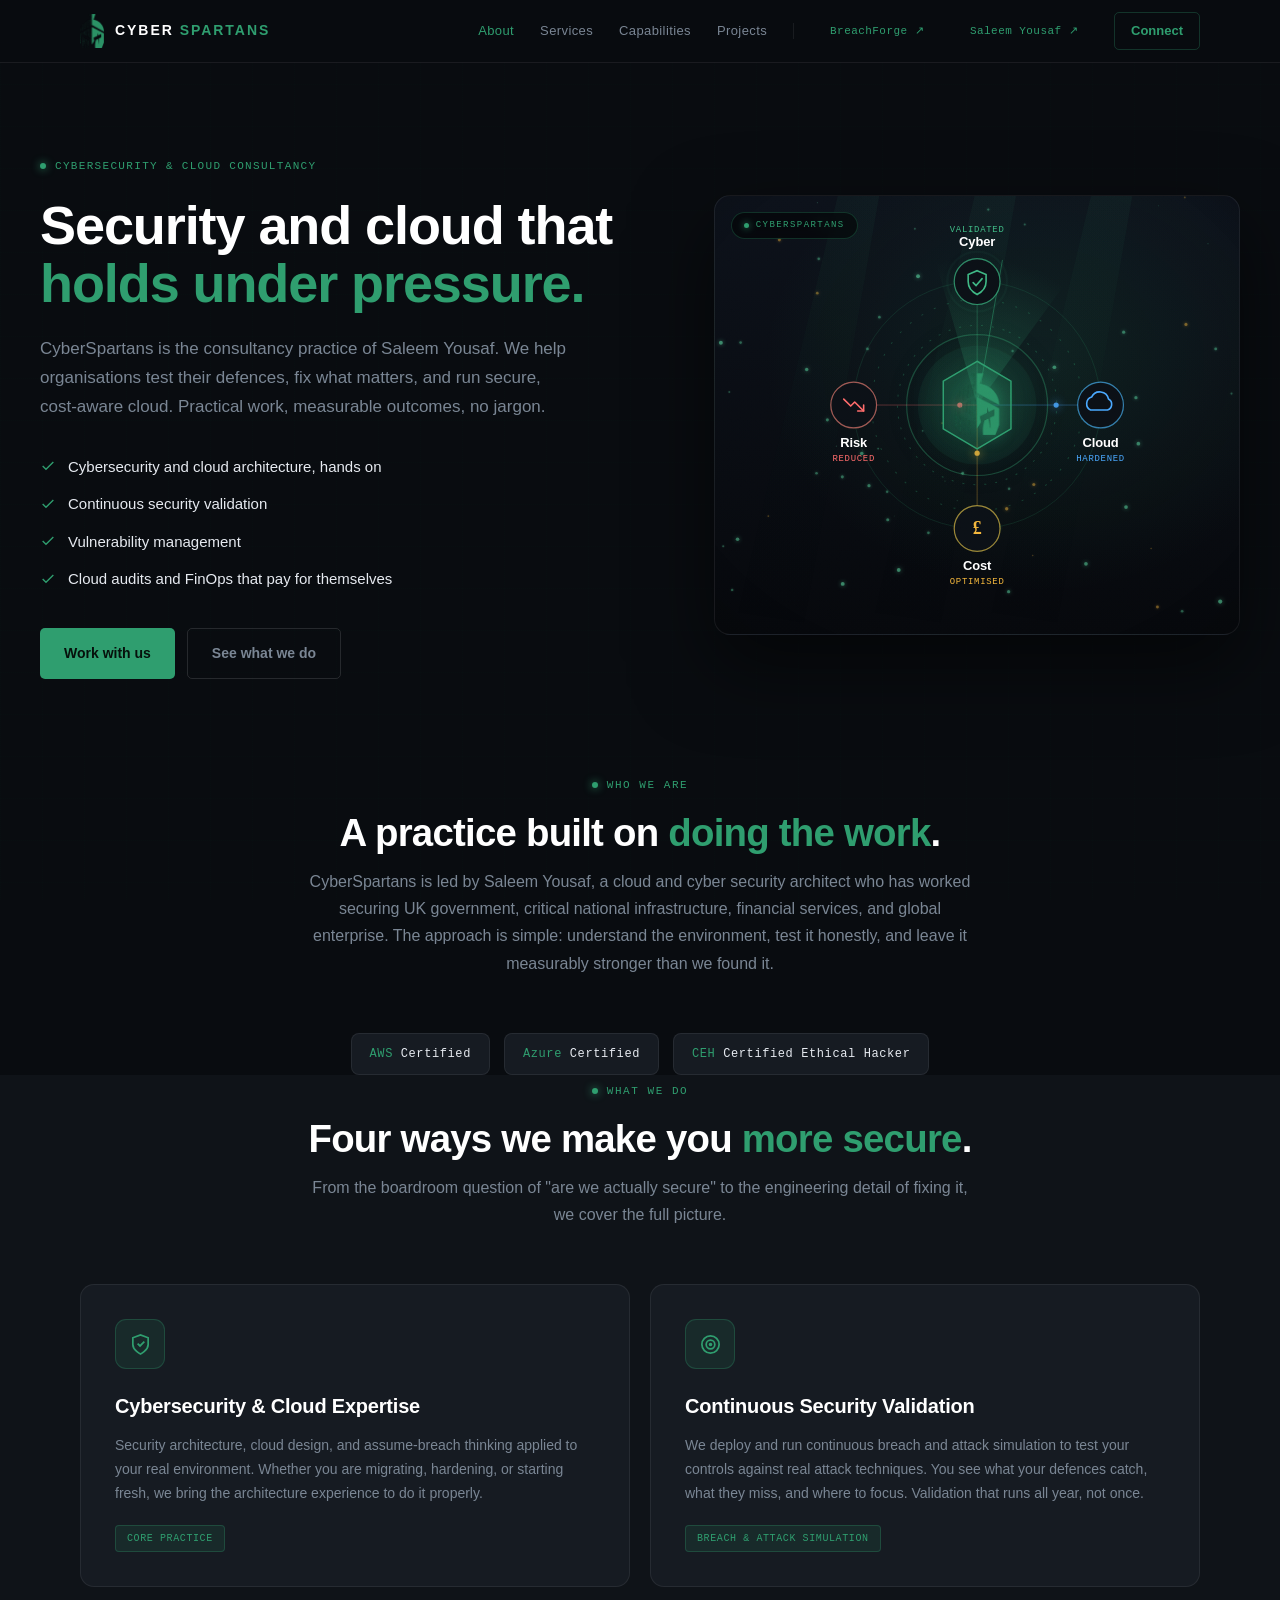
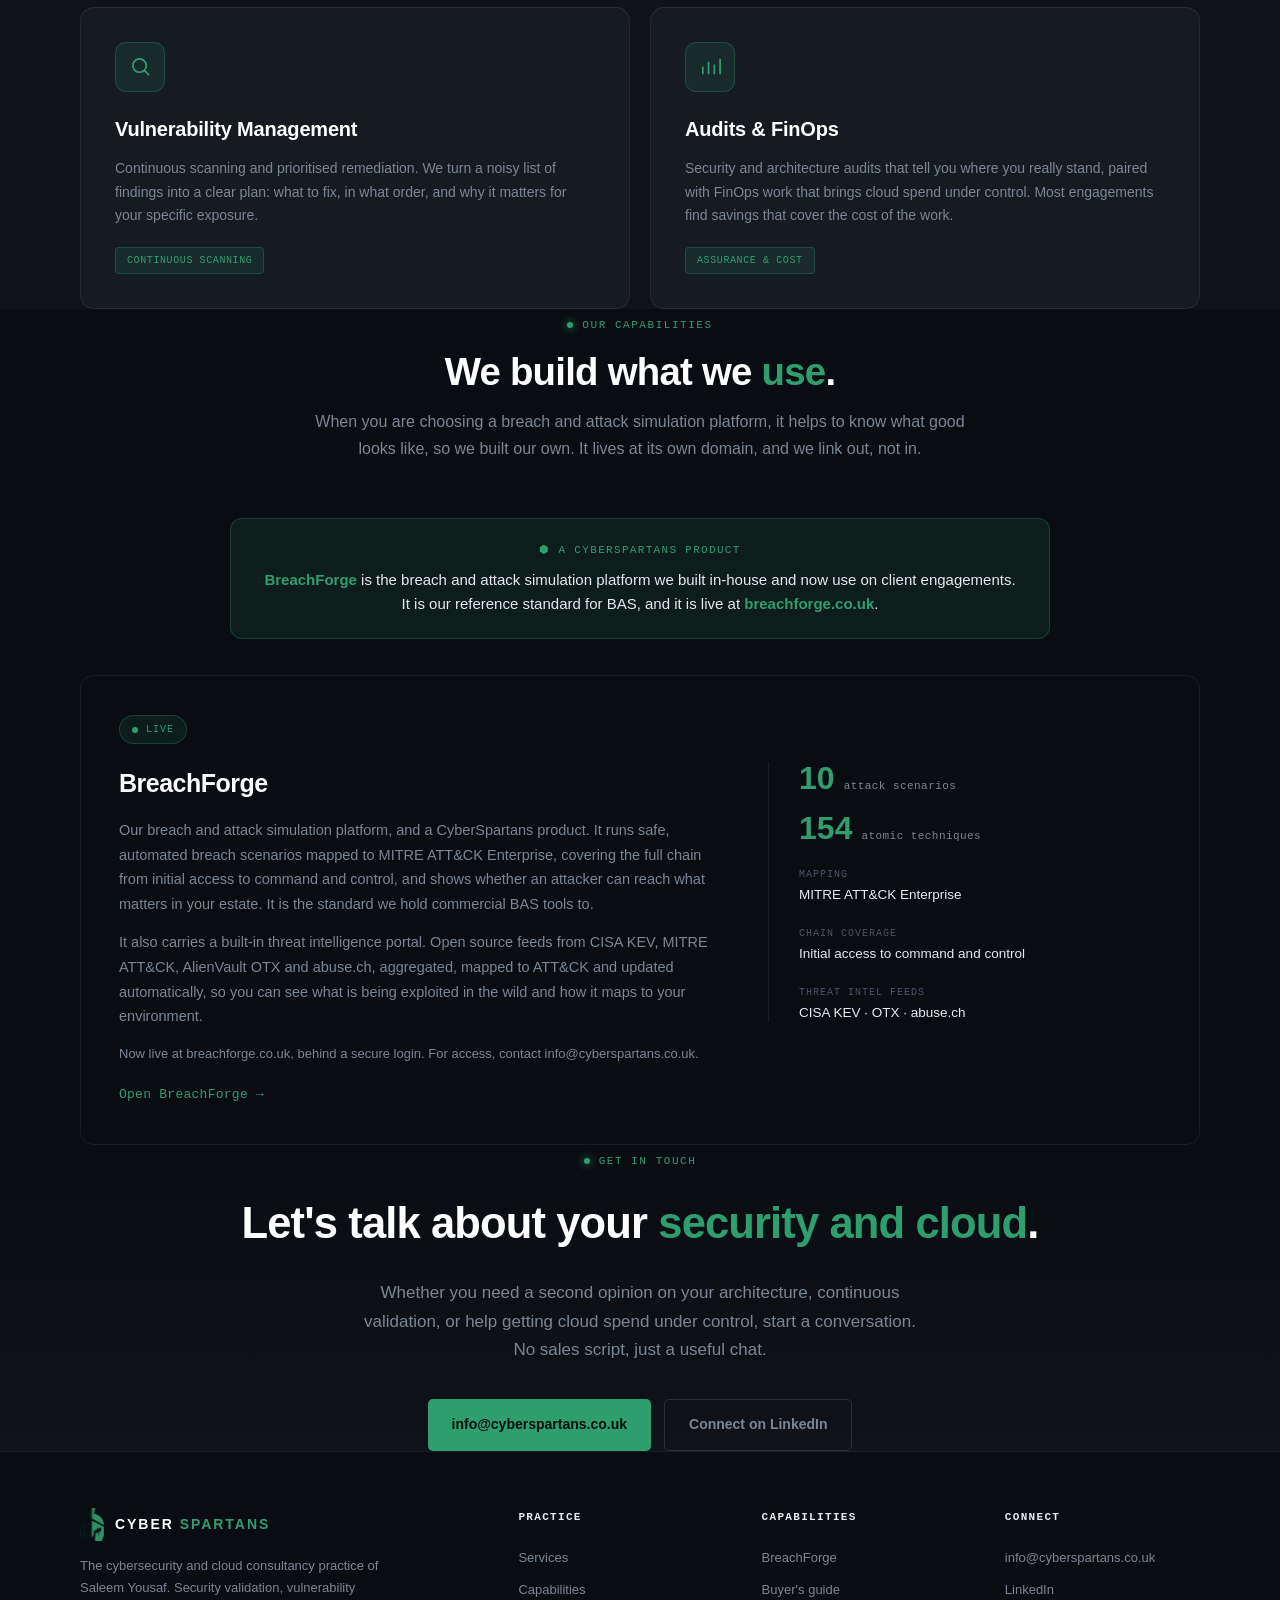
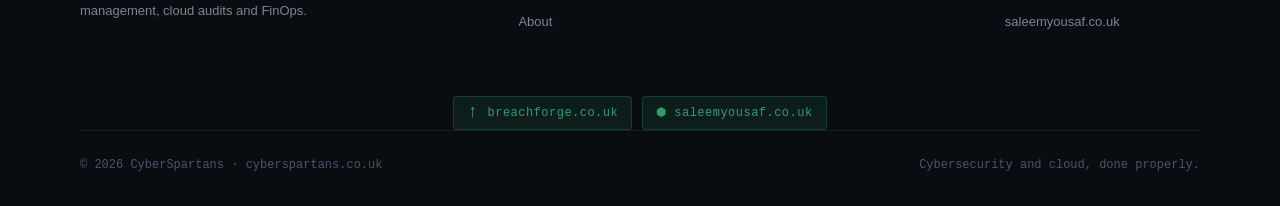
==== commit b5e12b1b: "Add files via upload" ====
--- a/index.html
+++ b/index.html
@@ -133,6 +133,7 @@
 }
 </script>
 <style>
+html{scroll-padding-top:74px}
 :root{
   --bg:#090c10; --bg2:#0f1318; --bg3:#161b22;
   --border:rgba(255,255,255,0.07); --border2:rgba(255,255,255,0.12);
@@ -303,7 +304,7 @@
   .foot-grid{grid-template-columns:1fr 1fr;gap:32px;}
 }
 @media(max-width:680px){
-  .wrap{padding:0 22px;} .nav-inner{padding:0 22px;}
+  .wrap{padding-left:22px;padding-right:22px;} .nav-inner{padding:0 22px;}
   nav .lnk,.nav-div,.nav-ext{display:none;}
   .section{padding:64px 0;}
   .foot-grid{grid-template-columns:1fr;gap:28px;}
@@ -356,7 +357,7 @@
 @keyframes csa-scan{0%,37%{opacity:0;transform:scaleX(.1)}44%{opacity:1;transform:scaleX(.55)}60%{opacity:.55;transform:scaleX(1.4)}78%,100%{opacity:0;transform:scaleX(1.7)}}
 @keyframes csa-brand{0%,56%{opacity:0;transform:translateY(10px);filter:blur(6px)}80%,100%{opacity:1;transform:translateY(0);filter:blur(0)}}
 @keyframes csa-progress{to{transform:scaleX(1)}}
-@media(max-width:600px){#cs-awaken .csa-art{width:180vw;top:43%}#cs-awaken .csa-brand{top:67%}#cs-awaken .csa-brand h1{font-size:20px;letter-spacing:.19em;padding-left:.19em}#cs-awaken .csa-brand p{letter-spacing:.14em;margin-top:16px}#cs-awaken .csa-scan{left:12%;right:12%;top:37%}#cs-awaken .csa-controls{gap:18px;bottom:22px}}
+@media(max-width:600px){#cs-awaken .csa-art{width:150vw;top:40%}#cs-awaken .csa-brand{top:61%}#cs-awaken .csa-brand h1{font-size:22px;letter-spacing:.2em;padding-left:.2em}#cs-awaken .csa-brand p{letter-spacing:.14em;margin-top:14px;font-size:11px}#cs-awaken .csa-scan{left:10%;right:10%;top:34%}#cs-awaken .csa-controls{gap:16px;bottom:max(20px,env(safe-area-inset-bottom))}}
 @media(max-height:540px) and (min-width:601px){#cs-awaken .csa-art{width:85vw;top:40%}#cs-awaken .csa-brand{top:68%}#cs-awaken .csa-brand h1{font-size:24px}#cs-awaken .csa-brand p{margin-top:10px}#cs-awaken .csa-controls{bottom:12px}}
 @media(prefers-reduced-motion:reduce){#cs-awaken *,#cs-awaken *:before,#cs-awaken *:after{animation:none!important;transition:none!important}#cs-awaken .csa-art,#cs-awaken .csa-brand{opacity:1}#cs-awaken .csa-scan,#cs-awaken canvas{display:none}}
 body.csa-lock{overflow:hidden}
@@ -410,7 +411,7 @@
     <nav>
       <a href="index.html" class="lnk active">About</a>
       <a href="services.html" class="lnk">Services</a>
-      <a href="capabilities.html" class="lnk">Capabilities</a>
+      <a href="capabilities.html" class="lnk">Capabilities</a><a href="projects.html" class="lnk">Projects</a>
       <span class="nav-div"></span>
       <a href="https://breachforge.co.uk" target="_blank" rel="noopener" class="nav-ext bf">BreachForge &#8599;</a>
       <a href="https://saleemyousaf.co.uk" target="_blank" rel="noopener" class="nav-ext sy">Saleem Yousaf &#8599;</a>
